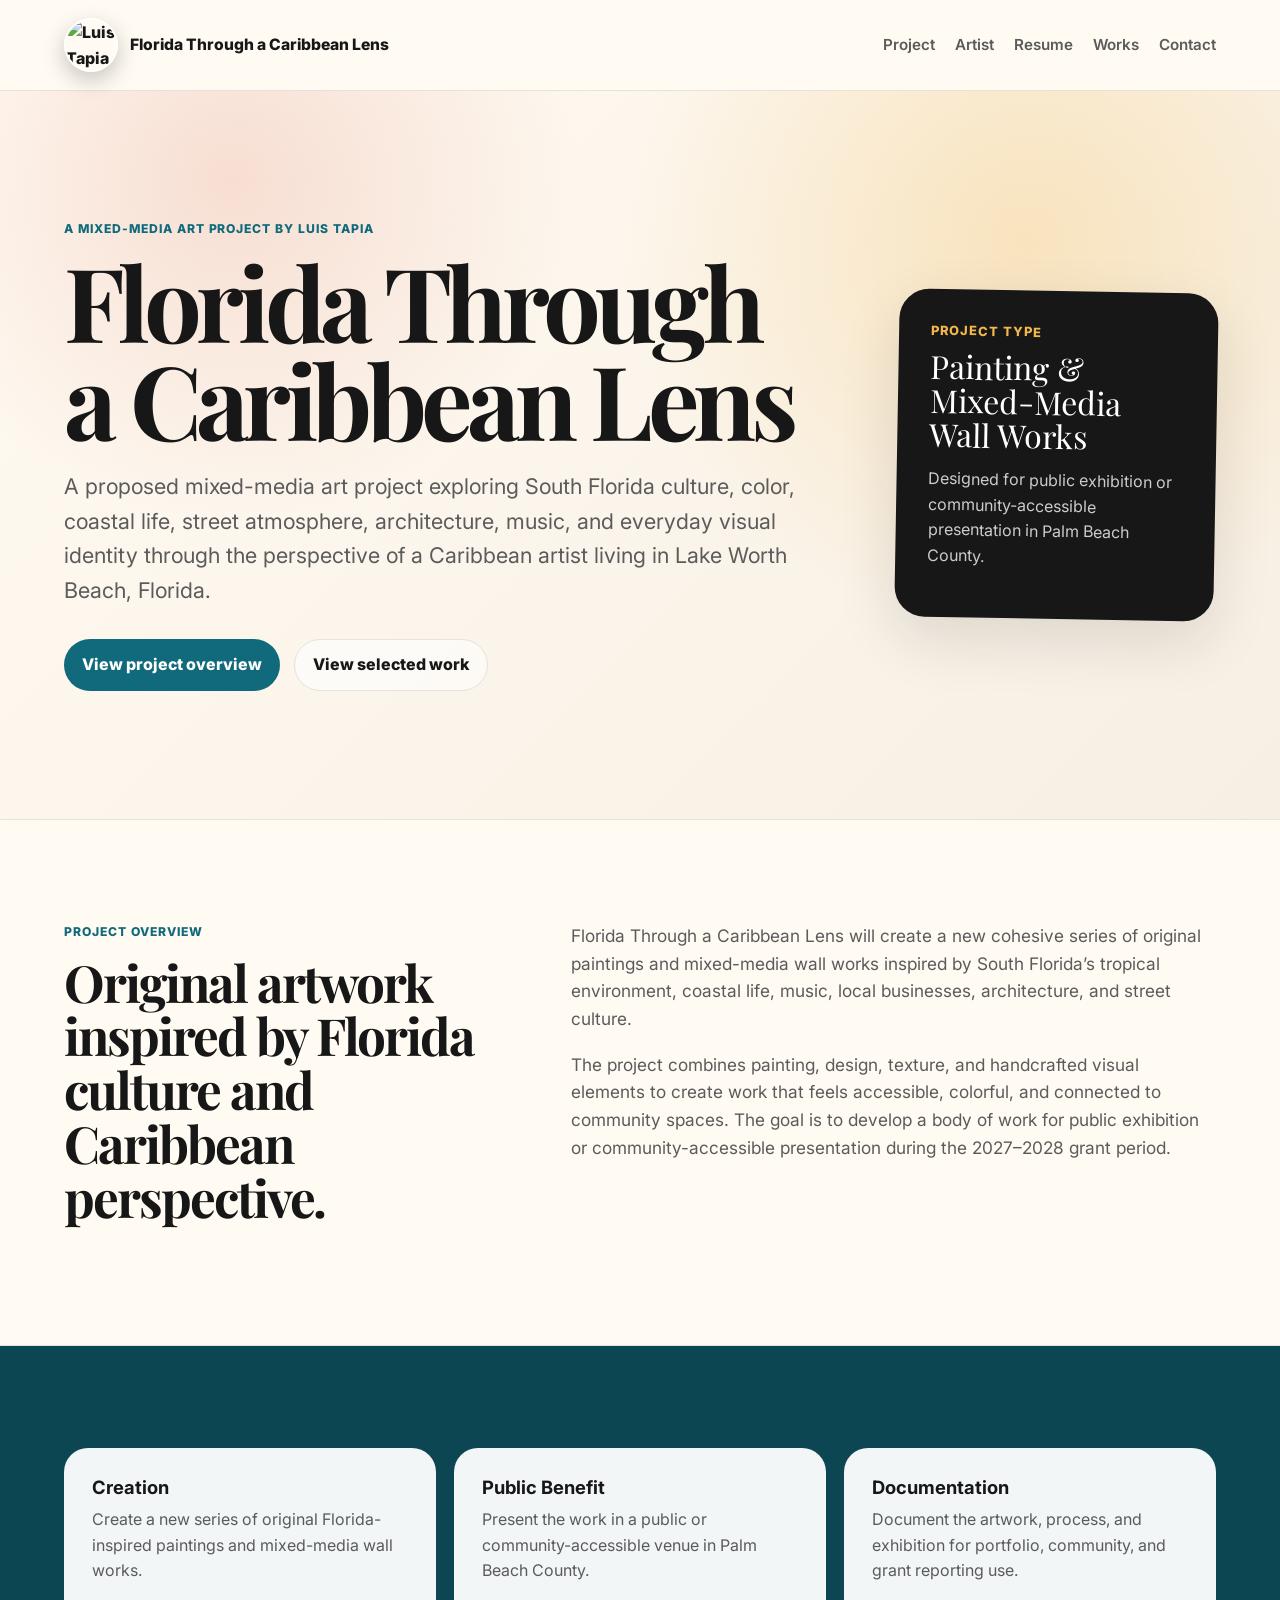
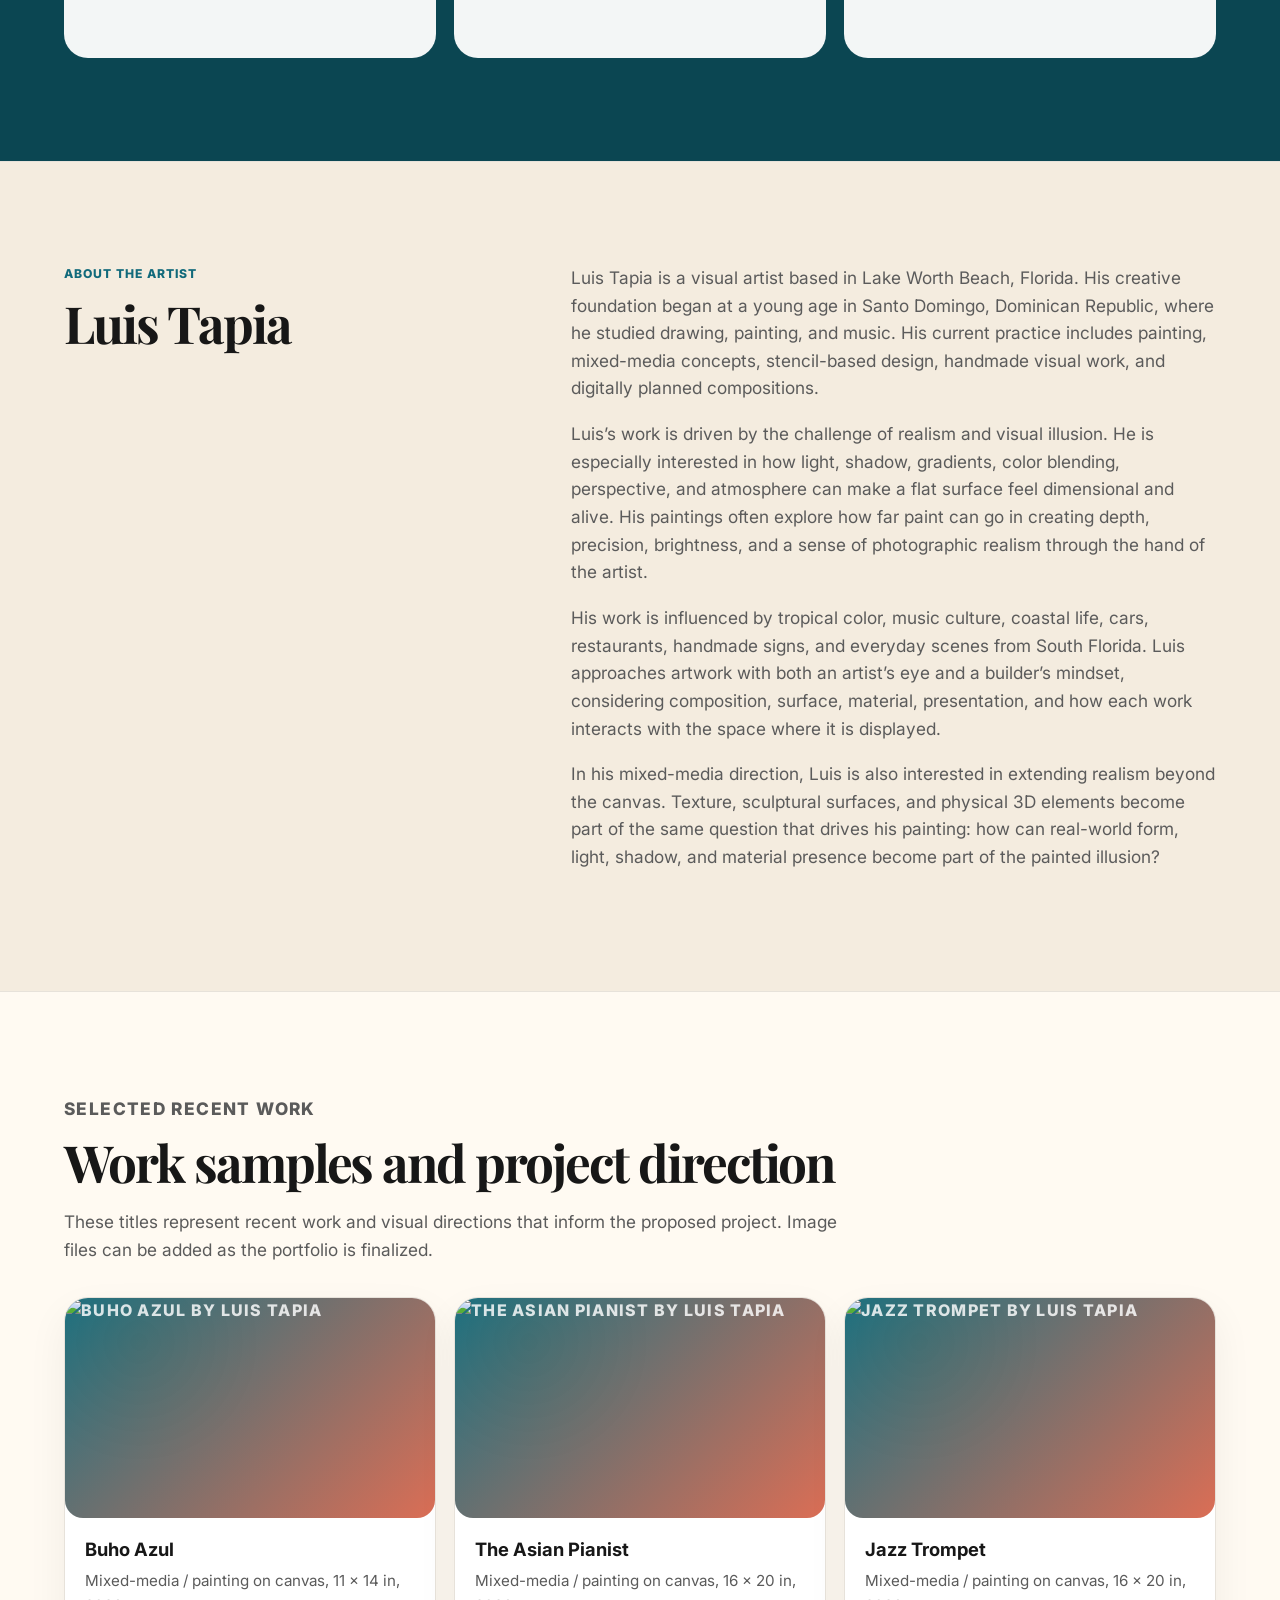
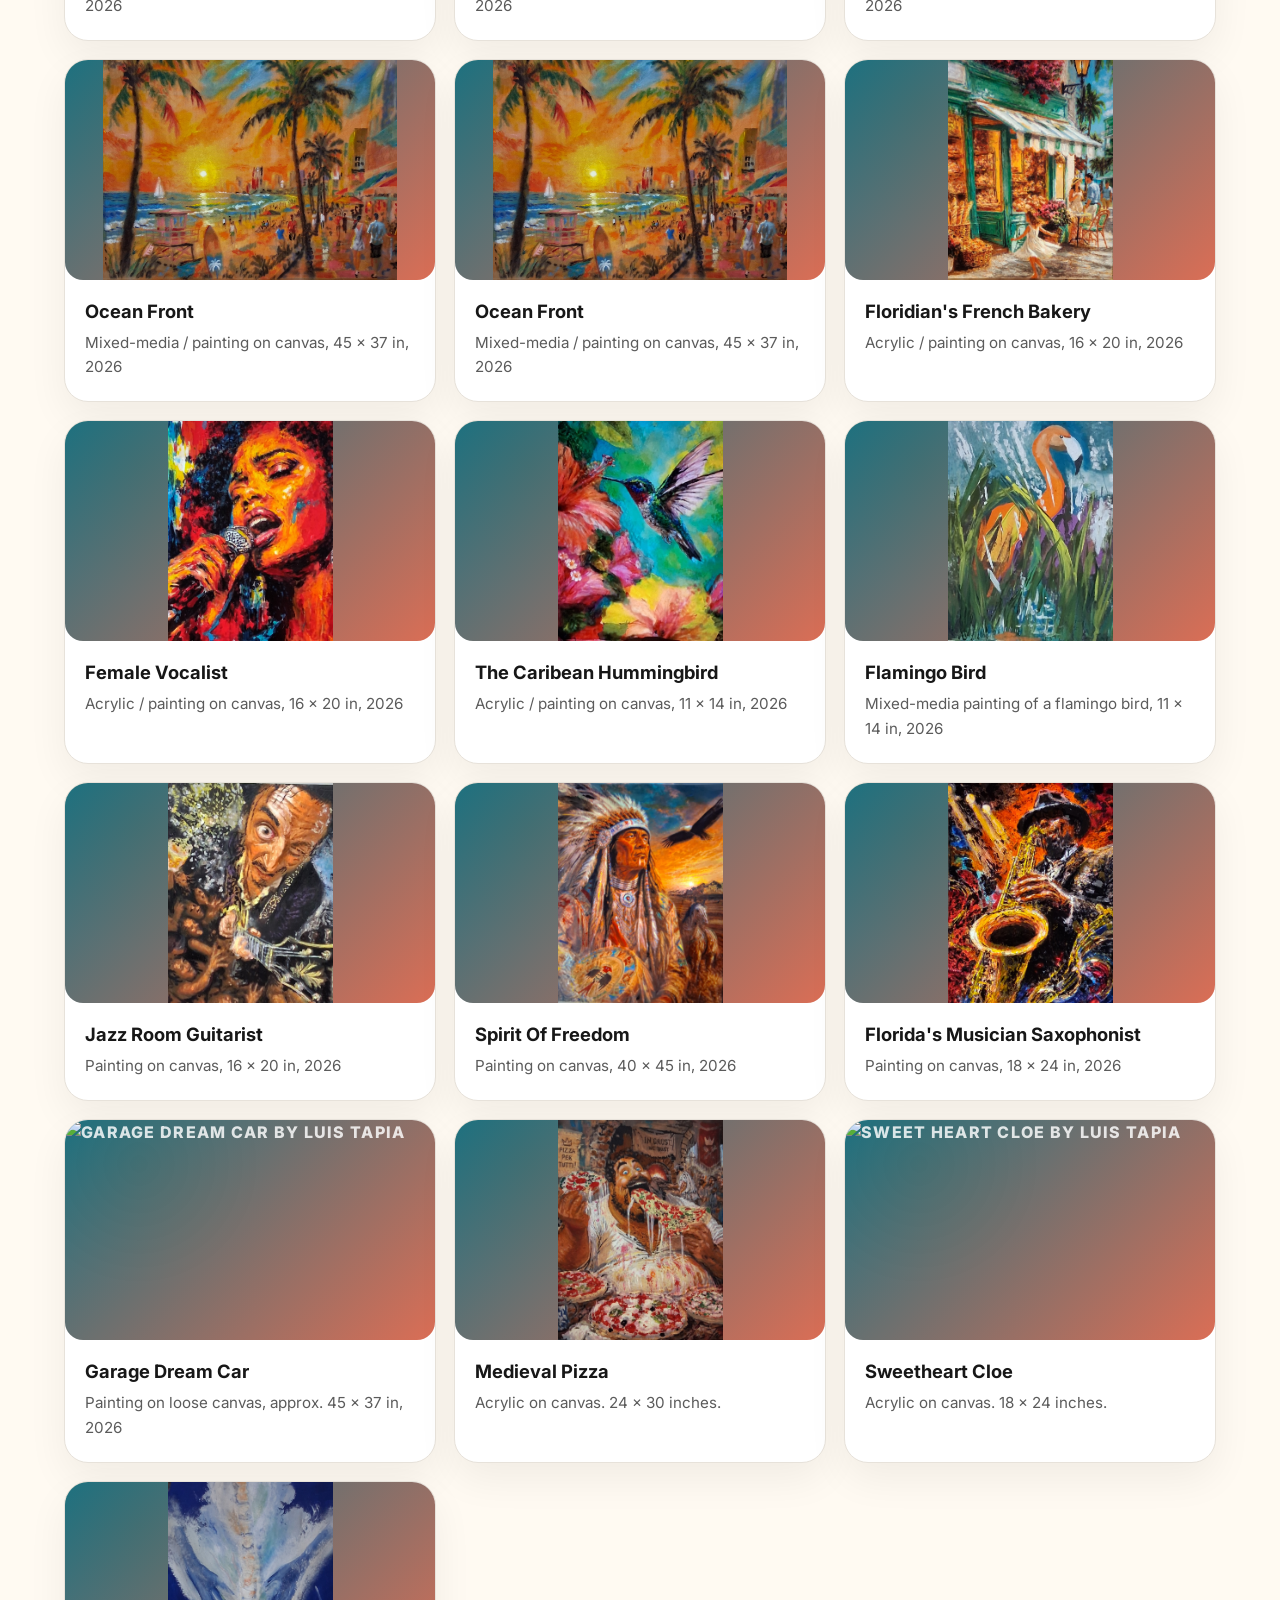
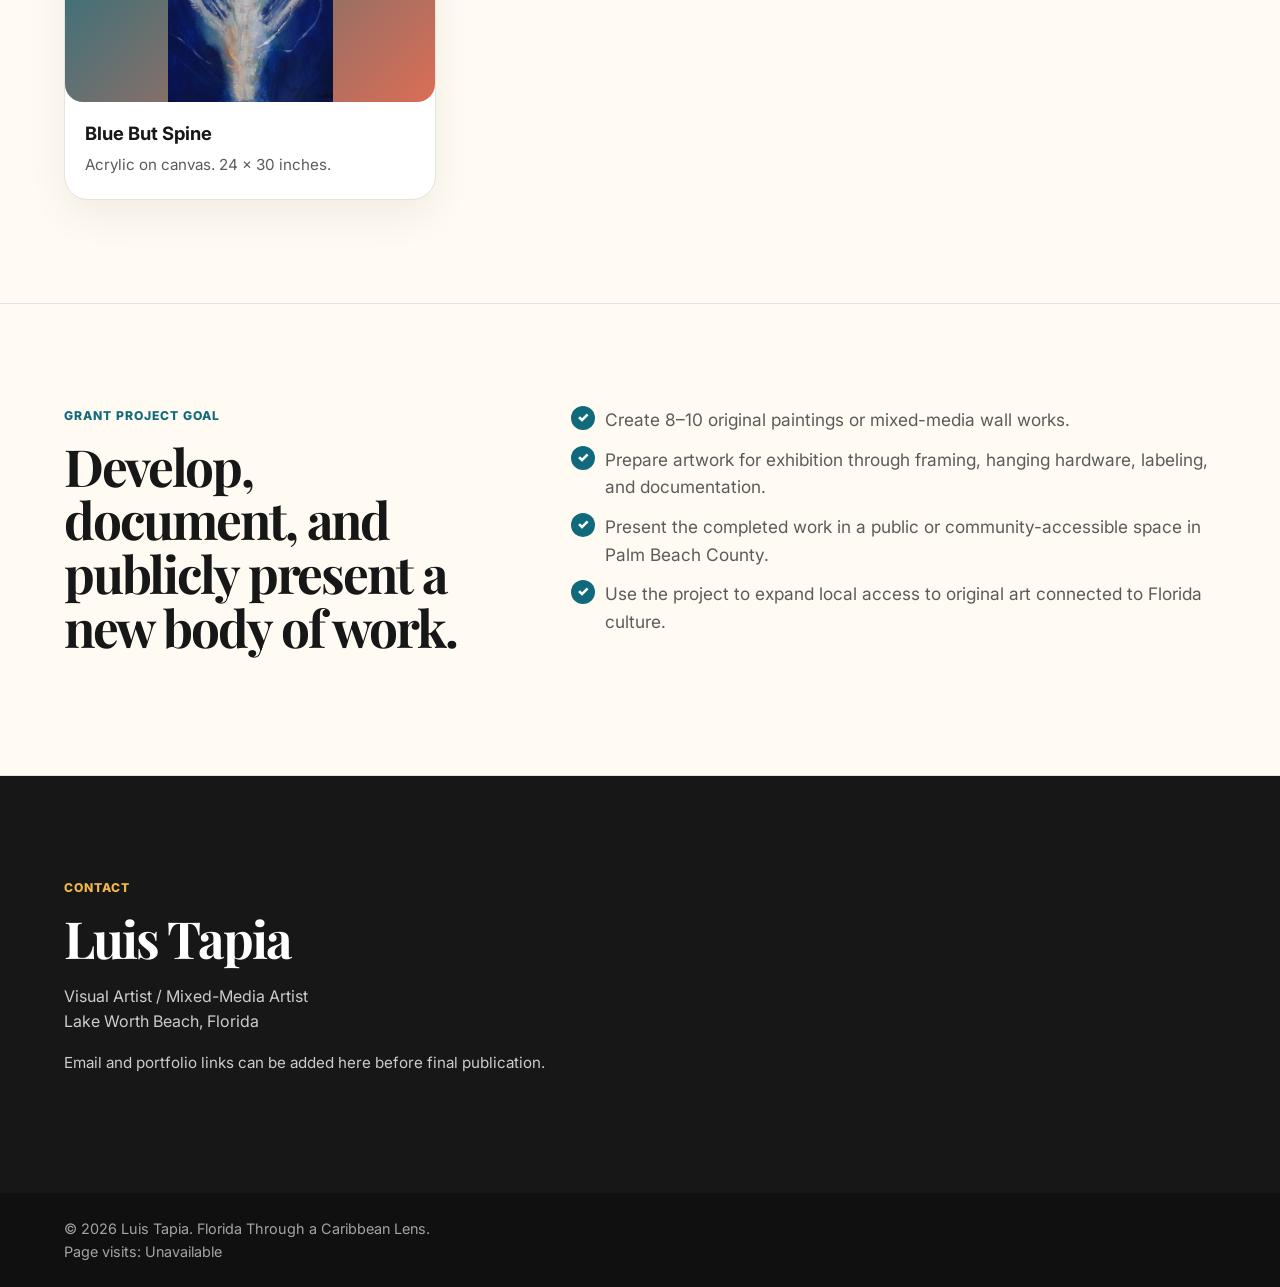
==== index.html @ cf2a8304 "Add new artwork entries to index.html" ====
<!doctype html>
<html lang="en">
<head>
  <meta charset="utf-8">
  <meta name="viewport" content="width=device-width, initial-scale=1">
  <title>Florida Through a Caribbean Lens | Luis Tapia</title>
  <meta name="description" content="Florida Through a Caribbean Lens is a mixed-media art project by Luis Tapia exploring Florida culture, color, coastal life, music, architecture, and local identity.">
  <link rel="preconnect" href="https://fonts.googleapis.com">
  <link rel="preconnect" href="https://fonts.gstatic.com" crossorigin>
  <link href="https://fonts.googleapis.com/css2?family=Inter:wght@400;500;600;700;800&family=Playfair+Display:wght@600;700&display=swap" rel="stylesheet">
  <link rel="stylesheet" href="styles.css">
</head>
<body>
 <header class="site-header">
  <a class="brand" href="index.html#top" aria-label="Florida Through a Caribbean Lens home">
    <img class="profile-picture" src="/florida-caribbean-lens/profilepicture.png" alt="Luis Tapia profile picture">
    <span class="brand-text">Florida Through a Caribbean Lens</span>
  </a>
  <nav class="nav" aria-label="Main navigation">
    <a href="index.html#project">Project</a>
    <a href="index.html#artist">Artist</a>
    <a href="resume.html">Resume</a>
    <a href="index.html#works">Works</a>
    <a href="index.html#contact">Contact</a>
  </nav>
</header>

  <main id="top">
    <section class="hero">
      <div class="hero-content">
        <p class="eyebrow">A Mixed-Media Art Project by Luis Tapia</p>
        <h1>Florida Through a Caribbean Lens</h1>
        <p class="hero-text">
          A proposed mixed-media art project exploring South Florida culture, color, coastal life,
          street atmosphere, architecture, music, and everyday visual identity through the perspective
          of a Caribbean artist living in Lake Worth Beach, Florida.
        </p>
        <div class="hero-actions">
          <a class="button primary" href="#project">View project overview</a>
          <a class="button secondary" href="#works">View selected work</a>
        </div>
      </div>
      <div class="hero-card" aria-label="Project summary card">
        <p class="card-label">Project type</p>
        <p class="card-title">Painting & Mixed-Media Wall Works</p>
        <p class="card-detail">Designed for public exhibition or community-accessible presentation in Palm Beach County.</p>
      </div>
    </section>

    <section id="project" class="section two-column">
      <div>
        <p class="section-kicker">Project Overview</p>
        <h2>Original artwork inspired by Florida culture and Caribbean perspective.</h2>
      </div>
      <div class="section-body">
        <p>
          Florida Through a Caribbean Lens will create a new cohesive series of original paintings and
          mixed-media wall works inspired by South Florida’s tropical environment, coastal life, music,
          local businesses, architecture, and street culture.
        </p>
        <p>
          The project combines painting, design, texture, and handcrafted visual elements to create work
          that feels accessible, colorful, and connected to community spaces. The goal is to develop a
          body of work for public exhibition or community-accessible presentation during the 2027–2028
          grant period.
        </p>
      </div>
    </section>

    <section class="section grid-three" aria-label="Project details">
      <article class="info-card">
        <h3>Creation</h3>
        <p>Create a new series of original Florida-inspired paintings and mixed-media wall works.</p>
      </article>
      <article class="info-card">
        <h3>Public Benefit</h3>
        <p>Present the work in a public or community-accessible venue in Palm Beach County.</p>
      </article>
      <article class="info-card">
        <h3>Documentation</h3>
        <p>Document the artwork, process, and exhibition for portfolio, community, and grant reporting use.</p>
      </article>
    </section>

    <section id="artist" class="section two-column muted">
      <div>
        <p class="section-kicker">About the Artist</p>
        <h2>Luis Tapia</h2>
      </div>

      <div class="section-body">
        <p>
          Luis Tapia is a visual artist based in Lake Worth Beach, Florida. His creative foundation began
          at a young age in Santo Domingo, Dominican Republic, where he studied drawing, painting, and music.
          His current practice includes painting, mixed-media concepts, stencil-based design, handmade visual
          work, and digitally planned compositions.
        </p>

        <p>
          Luis’s work is driven by the challenge of realism and visual illusion. He is especially interested
          in how light, shadow, gradients, color blending, perspective, and atmosphere can make a flat surface
          feel dimensional and alive. His paintings often explore how far paint can go in creating depth,
          precision, brightness, and a sense of photographic realism through the hand of the artist.
        </p>

        <p>
          His work is influenced by tropical color, music culture, coastal life, cars, restaurants,
          handmade signs, and everyday scenes from South Florida. Luis approaches artwork with both an
          artist’s eye and a builder’s mindset, considering composition, surface, material, presentation,
          and how each work interacts with the space where it is displayed.
        </p>

        <p>
          In his mixed-media direction, Luis is also interested in extending realism beyond the canvas.
          Texture, sculptural surfaces, and physical 3D elements become part of the same question that drives
          his painting: how can real-world form, light, shadow, and material presence become part of the
          painted illusion?
        </p>
      </div>
    </section>

    <section id="works" class="section">
      <div class="section-header">
        <p class="section-kicker">Selected Recent Work</p>
        <h2>Work samples and project direction</h2>
        <p>
          These titles represent recent work and visual directions that inform the proposed project. Image
          files can be added as the portfolio is finalized.
        </p>
      </div>

      <div class="work-grid">
        <article class="work-card">
          <img src="Owl.jpg" alt="Buho Azul by Luis Tapia" class="work-image">
          <h3>Buho Azul</h3>
          <p>Mixed-media / painting on canvas, 11 × 14 in, 2026</p>
        </article>
         <article class="work-card">
          <img src="Pianist.jpg" alt="The Asian Pianist by Luis Tapia" class="work-image">
          <h3>The Asian Pianist</h3>
          <p>Mixed-media / painting on canvas, 16 × 20 in, 2026</p>
        </article>
        <article class="work-card">
          <img src="Trompetista.jpg" alt="Jazz Trompet by Luis Tapia" class="work-image">
          <h3>Jazz Trompet</h3>
          <p>Mixed-media / painting on canvas, 16 × 20 in, 2026</p>
        </article>
         <article class="work-card">
          <img src="oceanfront.jpg" alt="Oceanfront by Luis Tapia" class="work-image">
          <h3>Ocean Front</h3>
          <p>Mixed-media / painting on canvas, 45 × 37 in, 2026</p>
        </article>
        <article class="work-card">
          <img src="oceanfront.jpg" alt="Oceanfront by Luis Tapia" class="work-image">
          <h3>Ocean Front</h3>
          <p>Mixed-media / painting on canvas, 45 × 37 in, 2026</p>
        </article>
         <article class="work-card">
          <img src="The_Floridian_French_Bakery.jpg" alt="The Floridian's French Bakery by Luis Tapia" class="work-image">
          <h3>Floridian's French Bakery</h3>
          <p>Acrylic / painting on canvas, 16 × 20 in, 2026</p>
        </article>
         <article class="work-card">
          <img src="Female_Vocalist.jpg" alt="Female Vocalsit by Luis Tapia" class="work-image">
          <h3>Female Vocalist</h3>
          <p>Acrylic / painting on canvas, 16 × 20 in, 2026</p>
        </article>
         <article class="work-card">
          <img src="hummingbird_product_optimized.jpg" alt="The Caribean Hummingbird by Luis Tapia" class="work-image">
          <h3>The Caribean Hummingbird</h3>
          <p>Acrylic / painting on canvas, 11 × 14 in, 2026</p>
        </article>
        <article class="work-card">
          <img src="flamingo_bird.jpg" alt="Flamingo Bird artwork by Luis Tapia" class="work-image">
          <h3>Flamingo Bird</h3>
          <p>Mixed-media painting of a flamingo bird, 11 × 14 in, 2026</p>
        </article>
        <article class="work-card">
          <img src="jazz_room_guitarrist.jpg" alt="Jazz Room Guitarist by Luis Tapia" class="work-image">
          <h3>Jazz Room Guitarist</h3>
          <p>Painting on canvas, 16 × 20 in, 2026</p>
        </article>
        <article class="work-card">
          <img src="spirit_of_freedom.jpg" alt="Spirit of Freedom by Luis Tapia" class="work-image">
          <h3>Spirit Of Freedom</h3>
          <p>Painting on canvas, 40 × 45 in, 2026</p>
        </article>
        <article class="work-card">
          <img src="florida_jazz_sax.jpg" alt="Florida's Musician Saxophonist by Luis Tapia" class="work-image">
          <h3>Florida's Musician Saxophonist</h3>
          <p>Painting on canvas, 18 × 24 in, 2026</p>
        </article>
        <article class="work-card">
          <img src="garage_dream_car.jpg" alt="Garage Dream Car by Luis Tapia" class="work-image">
          <h3>Garage Dream Car</h3>
          <p>Painting on loose canvas, approx. 45 × 37 in, 2026</p>
        </article>
         <article class="work-card">
          <img src="medieval_pizza_kitchen.jpg" alt="Medieval Pizza by Luis Tapia" class="work-image">
          <h3>Medieval Pizza</h3>
          <p>Acrylic on canvas. 24 x 30 inches.</p>
        </article>
         <article class="work-card">
          <img src="sweetheart_cloe.jpg" alt="Sweet Heart Cloe by Luis Tapia" class="work-image">
          <h3>Sweetheart Cloe</h3>
          <p>Acrylic on canvas. 18 x 24 inches.</p>
        </article>
         <article class="work-card">
          <img src="spine.jpg" alt="Blue But Spine by Luis Tapia" class="work-image">
          <h3>Blue But Spine</h3>
          <p>Acrylic on canvas. 24 x 30 inches.</p>
        </article>
      </div>
    </section>

    <section class="section two-column">
      <div>
        <p class="section-kicker">Grant Project Goal</p>
        <h2>Develop, document, and publicly present a new body of work.</h2>
      </div>
      <div class="section-body">
        <ul class="check-list">
          <li>Create 8–10 original paintings or mixed-media wall works.</li>
          <li>Prepare artwork for exhibition through framing, hanging hardware, labeling, and documentation.</li>
          <li>Present the completed work in a public or community-accessible space in Palm Beach County.</li>
          <li>Use the project to expand local access to original art connected to Florida culture.</li>
        </ul>
      </div>
    </section>

    <section id="contact" class="section contact-section">
      <p class="section-kicker">Contact</p>
      <h2>Luis Tapia</h2>
      <p>Visual Artist / Mixed-Media Artist<br>Lake Worth Beach, Florida</p>
      <p class="small-note">Email and portfolio links can be added here before final publication.</p>
    </section>
  </main>

  <footer class="site-footer">
    <p>© <span id="year"></span> Luis Tapia. Florida Through a Caribbean Lens.</p>
    <p class="visit-counter" aria-live="polite">
      Page visits: <span id="visit-count">Loading...</span>
    </p>
  </footer>

  <script src="https://cdn.jsdelivr.net/npm/counterapi/dist/counter.browser.min.js"></script>
  <script>
    const yearElement = document.getElementById('year');
    const visitCountElement = document.getElementById('visit-count');

    if (yearElement) {
      yearElement.textContent = new Date().getFullYear();
    }

    if (visitCountElement) {
      const counterWorkspace = 'florida-through-a-caribbean-lens-luis-tapia';
      const counterName = 'homepage-visits';

      function showCounterValue(value) {
        visitCountElement.textContent = Number(value || 0).toLocaleString('en-US');
      }

      function showCounterUnavailable() {
        visitCountElement.textContent = 'Unavailable';
        visitCountElement.setAttribute('title', 'The visit counter service did not respond.');
      }

      if (typeof Counter === 'undefined') {
        showCounterUnavailable();
      } else {
        const counter = new Counter({ workspace: counterWorkspace });

        counter.up(counterName)
          .then(function(result) {
            showCounterValue(result.value);
          })
          .catch(function() {
            showCounterUnavailable();
          });
      }
    }
  </script>
</body>
</html>
---- styles.css ----
:root {
  --ink: #171717;
  --muted: #5b5b5b;
  --line: #e7e2da;
  --paper: #fffaf2;
  --paper-alt: #f4ecdf;
  --accent: #116a7b;
  --accent-dark: #0b4652;
  --coral: #d9664c;
  --sun: #f2b84b;
  --white: #ffffff;
  --shadow: 0 22px 60px rgba(23, 23, 23, 0.12);
}

* { box-sizing: border-box; }
html { scroll-behavior: smooth; }
body {
  margin: 0;
  font-family: Inter, system-ui, -apple-system, BlinkMacSystemFont, "Segoe UI", sans-serif;
  color: var(--ink);
  background: var(--paper);
  line-height: 1.6;
}

a { color: inherit; }

.site-header {
  position: sticky;
  top: 0;
  z-index: 20;
  display: flex;
  align-items: center;
  justify-content: space-between;
  gap: 24px;
  padding: 18px clamp(20px, 5vw, 72px);
  background: rgba(255, 250, 242, 0.92);
  backdrop-filter: blur(14px);
  border-bottom: 1px solid var(--line);
}

.brand {
  display: inline-flex;
  align-items: center;
  gap: 12px;
  text-decoration: none;
  font-weight: 800;
}

.brand-mark {
  display: inline-grid;
  place-items: center;
  width: 42px;
  height: 42px;
  border-radius: 50%;
  background: var(--ink);
  color: var(--paper);
  font-weight: 800;
  letter-spacing: -0.05em;
}

.brand-text { font-size: 0.98rem; }

.nav {
  display: flex;
  align-items: center;
  gap: 20px;
  font-size: 0.95rem;
  color: var(--muted);
}

.nav a {
  text-decoration: none;
  font-weight: 600;
}

.nav a:hover { color: var(--ink); }

.hero {
  display: grid;
  grid-template-columns: minmax(0, 1.4fr) minmax(280px, 0.6fr);
  gap: clamp(32px, 7vw, 88px);
  align-items: center;
  min-height: 78vh;
  padding: clamp(64px, 10vw, 128px) clamp(20px, 5vw, 72px);
  background:
    radial-gradient(circle at 80% 20%, rgba(242, 184, 75, 0.28), transparent 34%),
    radial-gradient(circle at 18% 12%, rgba(217, 102, 76, 0.18), transparent 28%),
    linear-gradient(135deg, #fffaf2 0%, #f7efe3 100%);
}

.eyebrow,
.section-kicker {
  margin: 0 0 14px;
  color: var(--accent);
  font-weight: 800;
  letter-spacing: 0.08em;
  text-transform: uppercase;
  font-size: 0.76rem;
}

h1, h2, h3, p { margin-top: 0; }

h1 {
  max-width: 920px;
  margin-bottom: 22px;
  font-family: "Playfair Display", Georgia, serif;
  font-size: clamp(3.1rem, 8vw, 7.2rem);
  line-height: 0.95;
  letter-spacing: -0.055em;
}

h2 {
  font-family: "Playfair Display", Georgia, serif;
  font-size: clamp(2rem, 4vw, 3.8rem);
  line-height: 1.05;
  letter-spacing: -0.04em;
  margin-bottom: 18px;
}

h3 {
  font-size: 1.15rem;
  line-height: 1.25;
  margin-bottom: 8px;
}

.hero-text {
  max-width: 760px;
  color: var(--muted);
  font-size: clamp(1.08rem, 2vw, 1.35rem);
}

.hero-actions {
  display: flex;
  flex-wrap: wrap;
  gap: 14px;
  margin-top: 32px;
}

.button {
  display: inline-flex;
  align-items: center;
  justify-content: center;
  min-height: 48px;
  padding: 12px 18px;
  border-radius: 999px;
  text-decoration: none;
  font-weight: 800;
}

.button.primary {
  color: var(--white);
  background: var(--accent);
}

.button.primary:hover { background: var(--accent-dark); }

.button.secondary {
  border: 1px solid var(--line);
  color: var(--ink);
  background: rgba(255, 255, 255, 0.6);
}

.hero-card {
  padding: 32px;
  border-radius: 30px;
  background: var(--ink);
  color: var(--white);
  box-shadow: var(--shadow);
  transform: rotate(1deg);
}

.card-label {
  margin-bottom: 8px;
  color: var(--sun);
  font-size: 0.8rem;
  text-transform: uppercase;
  letter-spacing: 0.08em;
  font-weight: 800;
}

.card-title {
  margin-bottom: 16px;
  font-family: "Playfair Display", Georgia, serif;
  font-size: 2rem;
  line-height: 1.05;
}

.card-detail { color: rgba(255, 255, 255, 0.78); }

.section {
  padding: clamp(56px, 8vw, 110px) clamp(20px, 5vw, 72px);
  border-top: 1px solid var(--line);
}

.two-column {
  display: grid;
  grid-template-columns: minmax(220px, 0.8fr) minmax(0, 1.2fr);
  gap: clamp(30px, 6vw, 84px);
}

.section-body {
  color: var(--muted);
  font-size: 1.08rem;
}

.section-body p { margin-bottom: 18px; }
.muted { background: var(--paper-alt); }

.grid-three {
  display: grid;
  grid-template-columns: repeat(3, minmax(0, 1fr));
  gap: 18px;
  background: var(--accent-dark);
}

.info-card {
  min-height: 210px;
  padding: 28px;
  border-radius: 24px;
  background: rgba(255, 255, 255, 0.95);
}

.info-card p { color: var(--muted); margin: 0; }

.section-header {
  max-width: 780px;
  margin-bottom: 34px;
}

.section-header p { color: var(--muted); font-size: 1.08rem; }

.work-grid {
  display: grid;
  grid-template-columns: repeat(3, minmax(0, 1fr));
  gap: 18px;
}

.work-card {
  border: 1px solid var(--line);
  border-radius: 24px;
  overflow: hidden;
  background: var(--white);
  box-shadow: 0 16px 40px rgba(23, 23, 23, 0.06);
}

.work-image {
  display: grid;
  place-items: center;
  aspect-ratio: 4 / 3;
  font-weight: 800;
  color: rgba(255, 255, 255, 0.82);
  letter-spacing: 0.08em;
  text-transform: uppercase;
  background:
    linear-gradient(135deg, rgba(17, 106, 123, 0.95), rgba(217, 102, 76, 0.95)),
    radial-gradient(circle at 20% 20%, rgba(242, 184, 75, 0.7), transparent 36%);
}

.work-card h3,
.work-card p {
  padding-inline: 20px;
}

.work-card h3 {
  margin-top: 20px;
}

.work-card p {
  color: var(--muted);
  font-size: 0.95rem;
  margin-bottom: 22px;
}

.check-list {
  display: grid;
  gap: 12px;
  padding: 0;
  margin: 0;
  list-style: none;
}

.check-list li {
  position: relative;
  padding-left: 34px;
}

.check-list li::before {
  content: "✓";
  position: absolute;
  left: 0;
  top: 0;
  display: inline-grid;
  place-items: center;
  width: 24px;
  height: 24px;
  border-radius: 50%;
  color: var(--white);
  background: var(--accent);
  font-size: 0.85rem;
  font-weight: 900;
}

.contact-section {
  background: var(--ink);
  color: var(--white);
}

.contact-section .section-kicker { color: var(--sun); }
.contact-section p { color: rgba(255, 255, 255, 0.78); }
.small-note { font-size: 0.95rem; }

.site-footer {
  padding: 24px clamp(20px, 5vw, 72px);
  background: #101010;
  color: rgba(255, 255, 255, 0.62);
  font-size: 0.9rem;
}

.site-footer p { margin: 0; }

@media (max-width: 900px) {
  .site-header {
    align-items: flex-start;
    flex-direction: column;
  }

  .nav {
    flex-wrap: wrap;
    gap: 12px 18px;
  }

  .hero,
  .two-column,
  .grid-three,
  .work-grid {
    grid-template-columns: 1fr;
  }

  .hero { min-height: auto; }
}

@media (max-width: 560px) {
  .brand-text { max-width: 220px; }
  .hero-card { transform: none; }
}

.nav a.active {
  color: var(--ink);
}

.resume-hero {
  padding: clamp(64px, 9vw, 120px) clamp(20px, 5vw, 72px);
  background:
    radial-gradient(circle at 78% 18%, rgba(242, 184, 75, 0.2), transparent 34%),
    linear-gradient(135deg, #fffaf2 0%, #f7efe3 100%);
  border-bottom: 1px solid var(--line);
}

.resume-hero h1 {
  margin-bottom: 18px;
}

.resume-section {
  background: var(--paper);
}

.resume-layout {
  display: grid;
  grid-template-columns: minmax(240px, 0.42fr) minmax(0, 1fr);
  gap: clamp(28px, 5vw, 72px);
  align-items: start;
}

.resume-sidebar {
  display: grid;
  gap: 18px;
  position: sticky;
  top: 96px;
}

.resume-card,
.resume-block {
  border: 1px solid var(--line);
  border-radius: 24px;
  background: rgba(255, 255, 255, 0.68);
  box-shadow: 0 14px 38px rgba(23, 23, 23, 0.05);
}

.resume-card {
  padding: 22px;
}

.resume-card h2,
.resume-block h2 {
  font-family: Inter, system-ui, -apple-system, BlinkMacSystemFont, "Segoe UI", sans-serif;
  font-size: 1rem;
  line-height: 1.3;
  letter-spacing: 0.06em;
  text-transform: uppercase;
  color: var(--accent);
  margin-bottom: 12px;
}

.resume-card p,
.resume-block p,
.resume-block li {
  color: var(--muted);
}

.resume-main {
  display: grid;
  gap: 18px;
}

.resume-block {
  padding: clamp(22px, 4vw, 34px);
}

.plain-list {
  margin: 0;
  padding-left: 20px;
}

.tag-list {
  display: flex;
  flex-wrap: wrap;
  gap: 10px;
  padding: 0;
  margin: 0;
  list-style: none;
}

.tag-list li {
  padding: 8px 12px;
  border: 1px solid var(--line);
  border-radius: 999px;
  background: var(--paper-alt);
  font-weight: 700;
  font-size: 0.92rem;
}

.resume-table {
  display: grid;
  gap: 0;
  border: 1px solid var(--line);
  border-radius: 18px;
  overflow: hidden;
}

.resume-table > div {
  display: grid;
  grid-template-columns: 0.9fr 1.3fr 0.28fr;
  gap: 0;
  border-bottom: 1px solid var(--line);
}

.resume-table > div:last-child {
  border-bottom: 0;
}

.resume-table span {
  padding: 12px 14px;
  color: var(--muted);
}

.resume-table span:first-child {
  color: var(--ink);
  font-weight: 800;
}

.resume-table-head {
  background: var(--accent-dark);
}

.resume-table-head span,
.resume-table-head span:first-child {
  color: var(--white);
  font-weight: 800;
}

@media (max-width: 900px) {
  .resume-layout,
  .resume-table > div {
    grid-template-columns: 1fr;
  }

  .resume-sidebar {
    position: static;
  }
}
.work-image {
  width: 100%;
  height: 220px;
  object-fit: contain;
  display: block;
  border-radius: 18px;
}
.profile-picture {
  width: 54px;
  height: 54px;
  border-radius: 50%;
  object-fit: cover;
  object-position: center;
  border: 2px solid rgba(255, 255, 255, 0.85);
  box-shadow: 0 8px 22px rgba(0, 0, 0, 0.22);
  flex: 0 0 auto;
}

.brand {
  display: flex;
  align-items: center;
  gap: 0.75rem;
}

@media (max-width: 640px) {
  .profile-picture {
    width: 44px;
    height: 44px;
  }
}
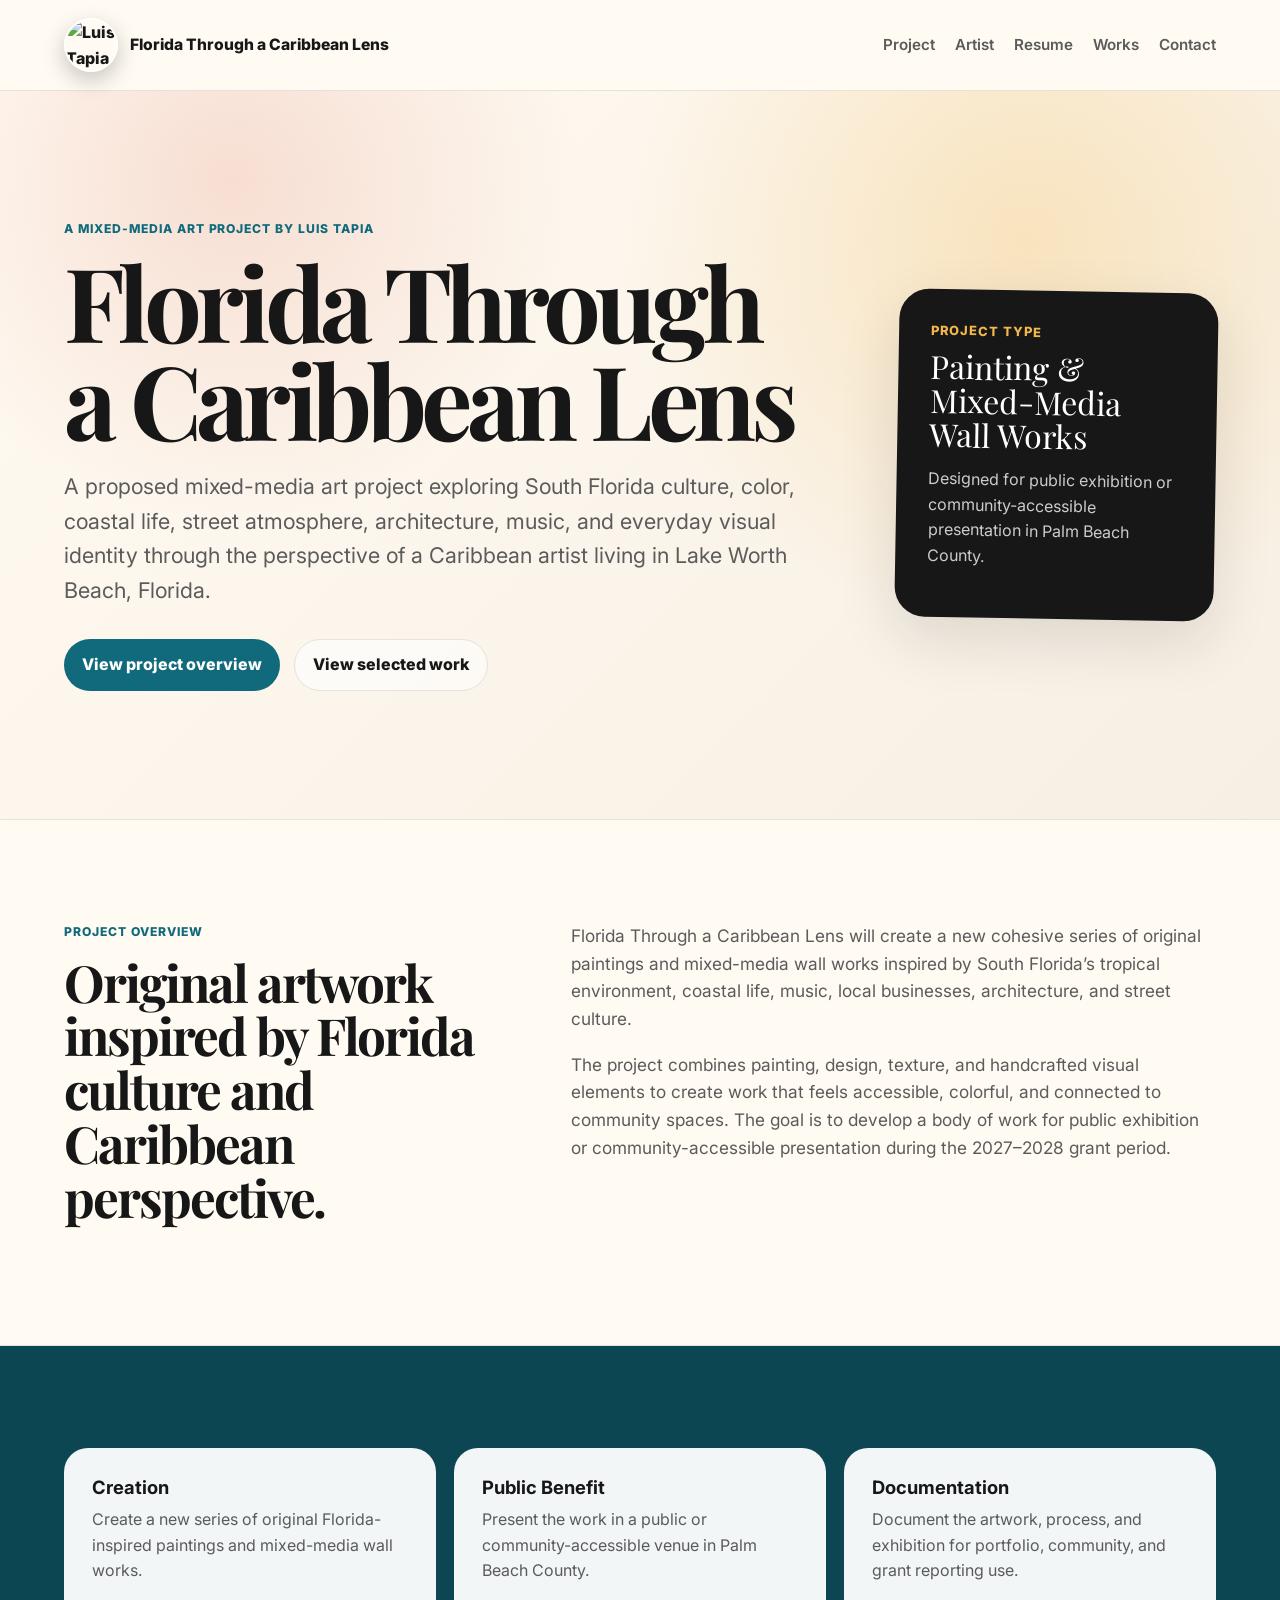
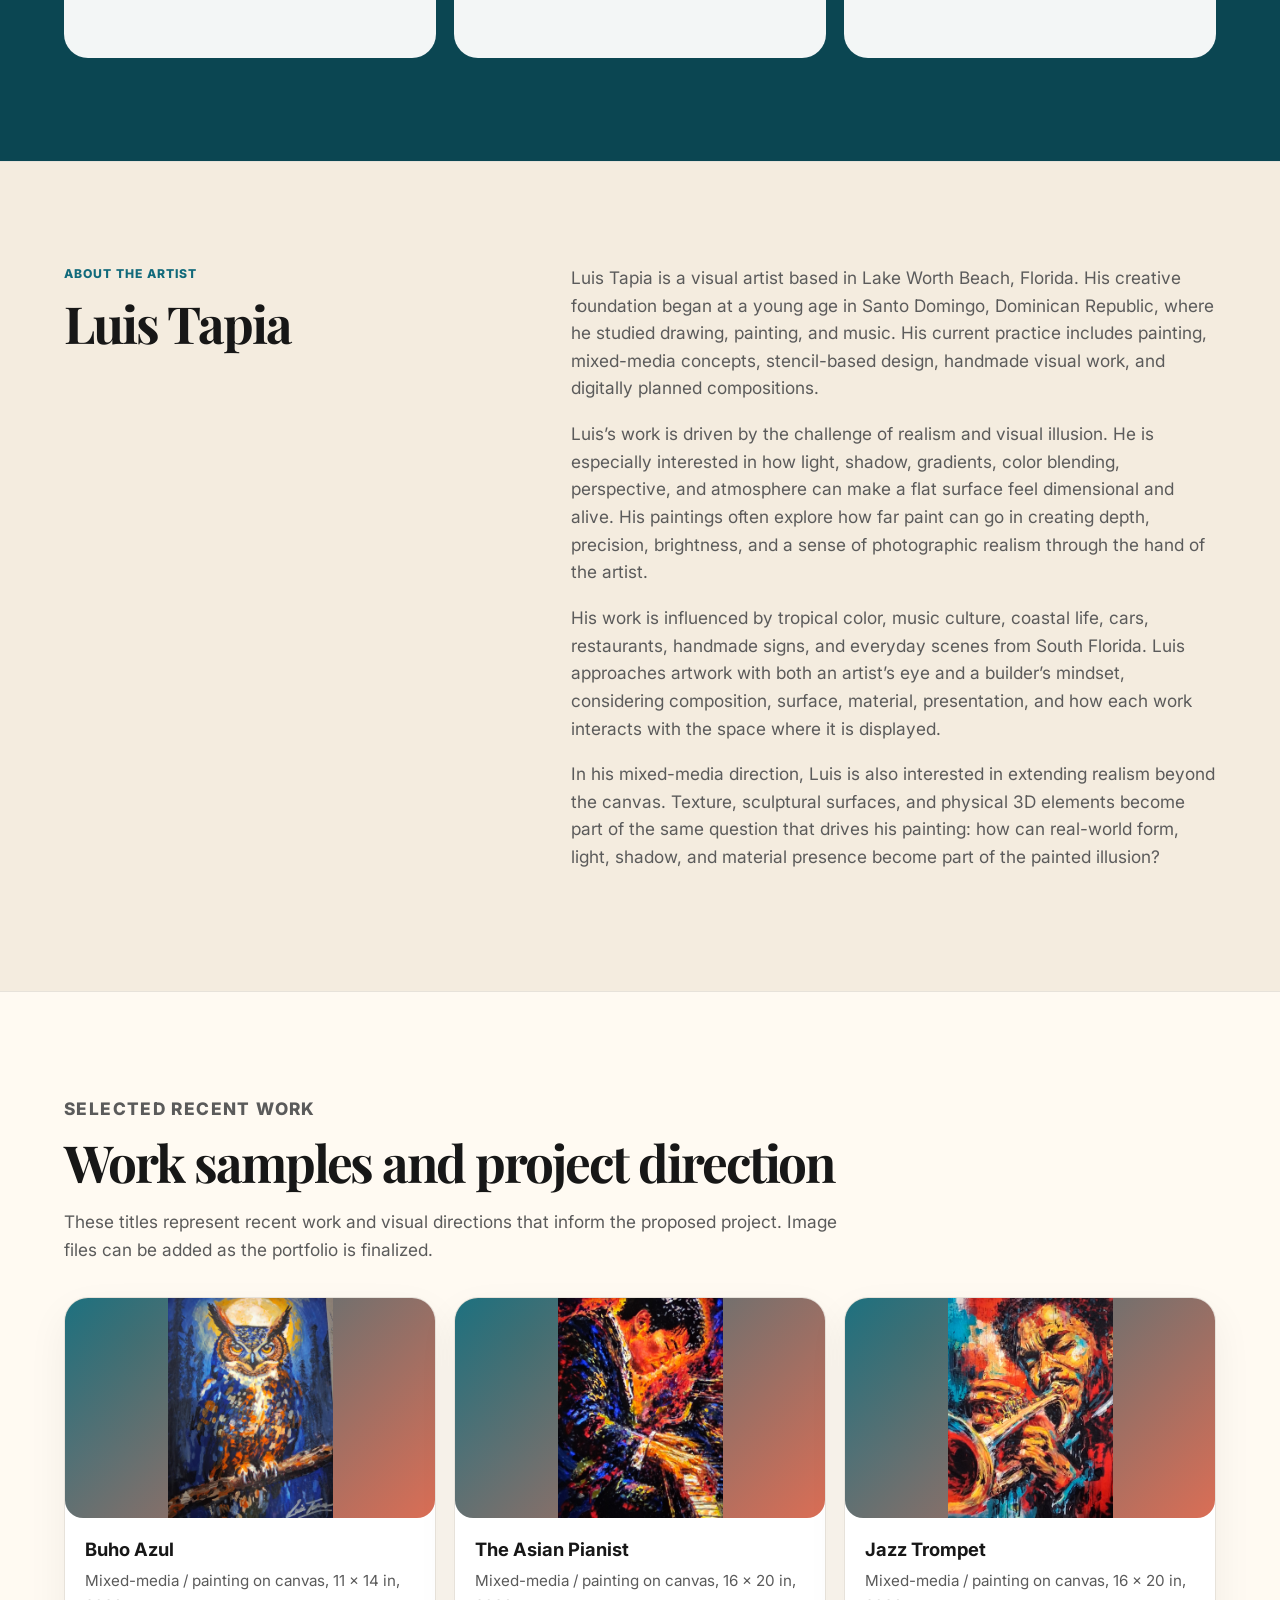
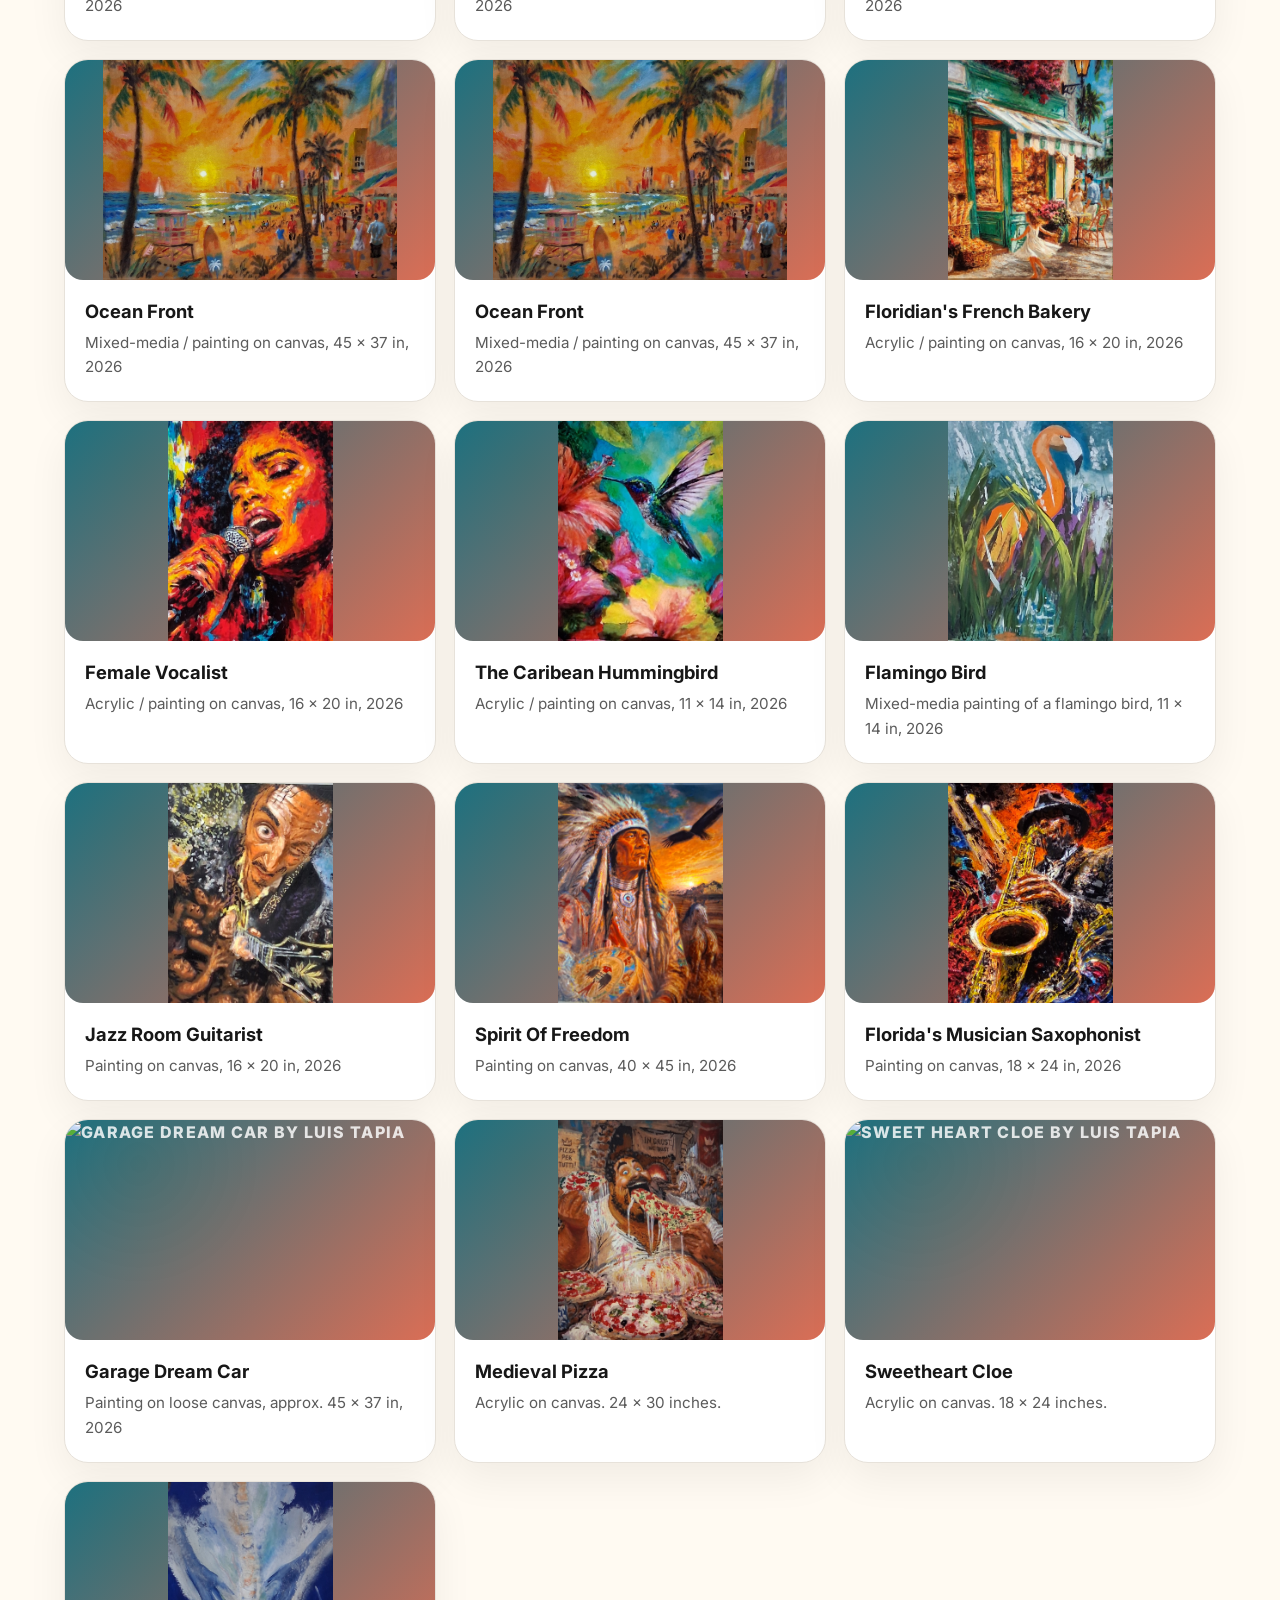
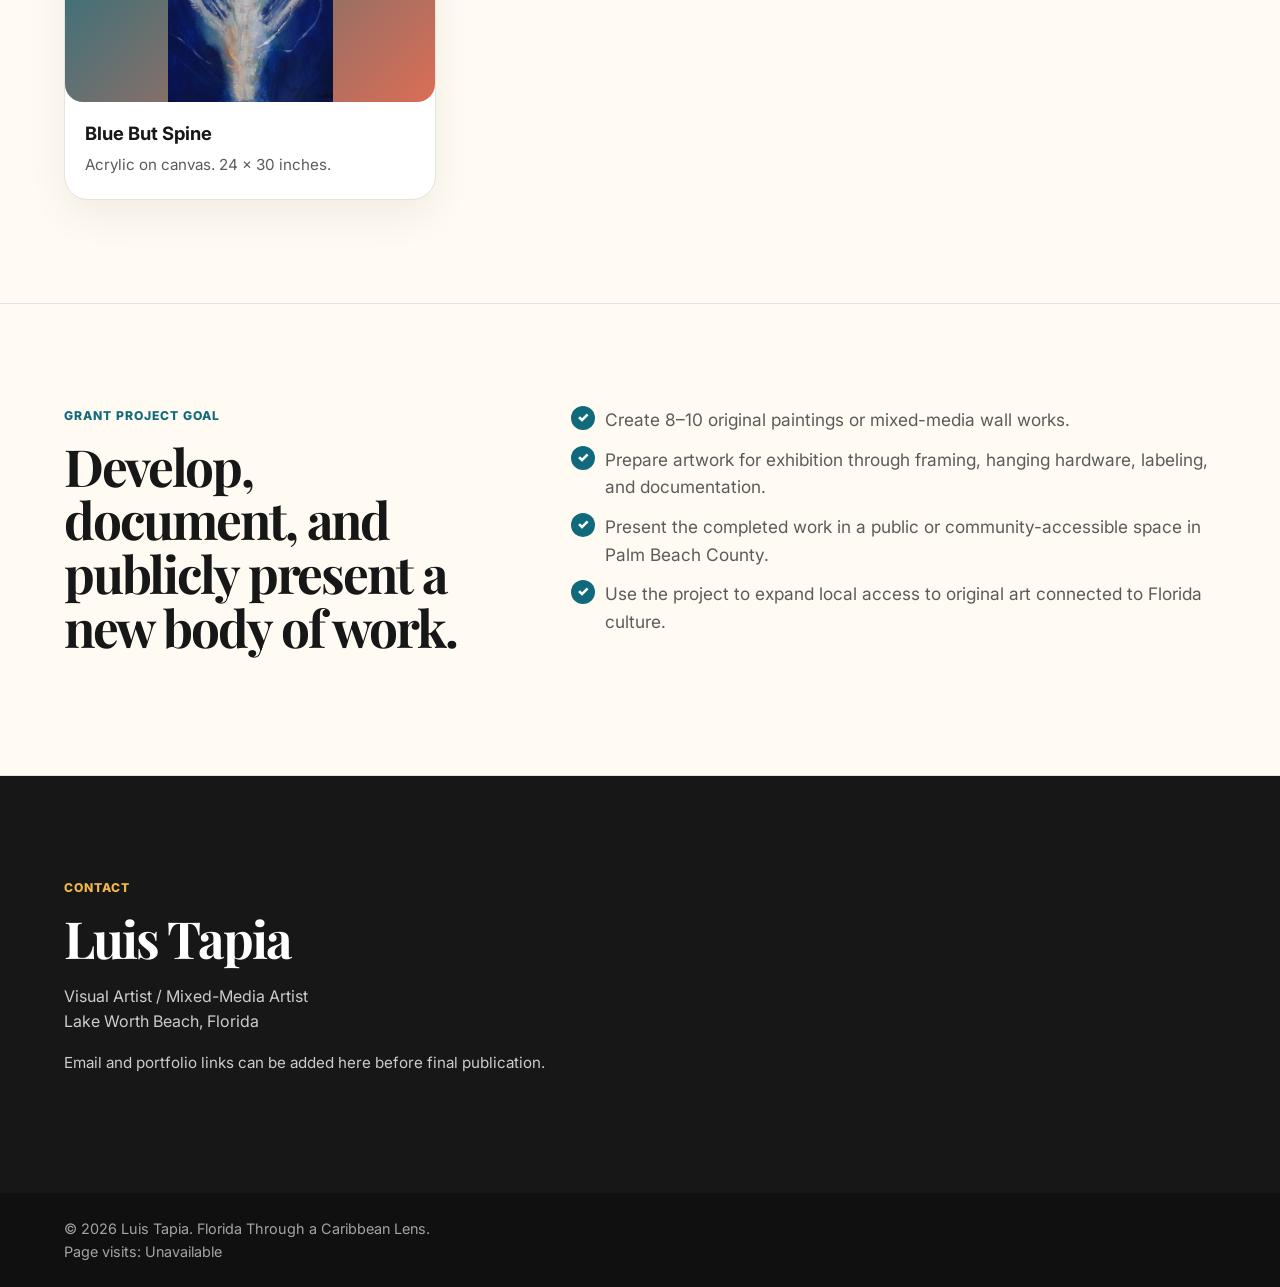
==== commit 0ab9544e: "Update index.html" ====
--- a/index.html
+++ b/index.html
@@ -131,7 +131,7 @@
 
       <div class="work-grid">
         <article class="work-card">
-          <img src="Owl.jpg" alt="Buho Azul by Luis Tapia" class="work-image">
+          <img src="owl.jpg" alt="Buho Azul by Luis Tapia" class="work-image">
           <h3>Buho Azul</h3>
           <p>Mixed-media / painting on canvas, 11 × 14 in, 2026</p>
         </article>
@@ -141,7 +141,7 @@
           <p>Mixed-media / painting on canvas, 16 × 20 in, 2026</p>
         </article>
         <article class="work-card">
-          <img src="Trompetista.jpg" alt="Jazz Trompet by Luis Tapia" class="work-image">
+          <img src="trompetista.jpg" alt="Jazz Trompet by Luis Tapia" class="work-image">
           <h3>Jazz Trompet</h3>
           <p>Mixed-media / painting on canvas, 16 × 20 in, 2026</p>
         </article>
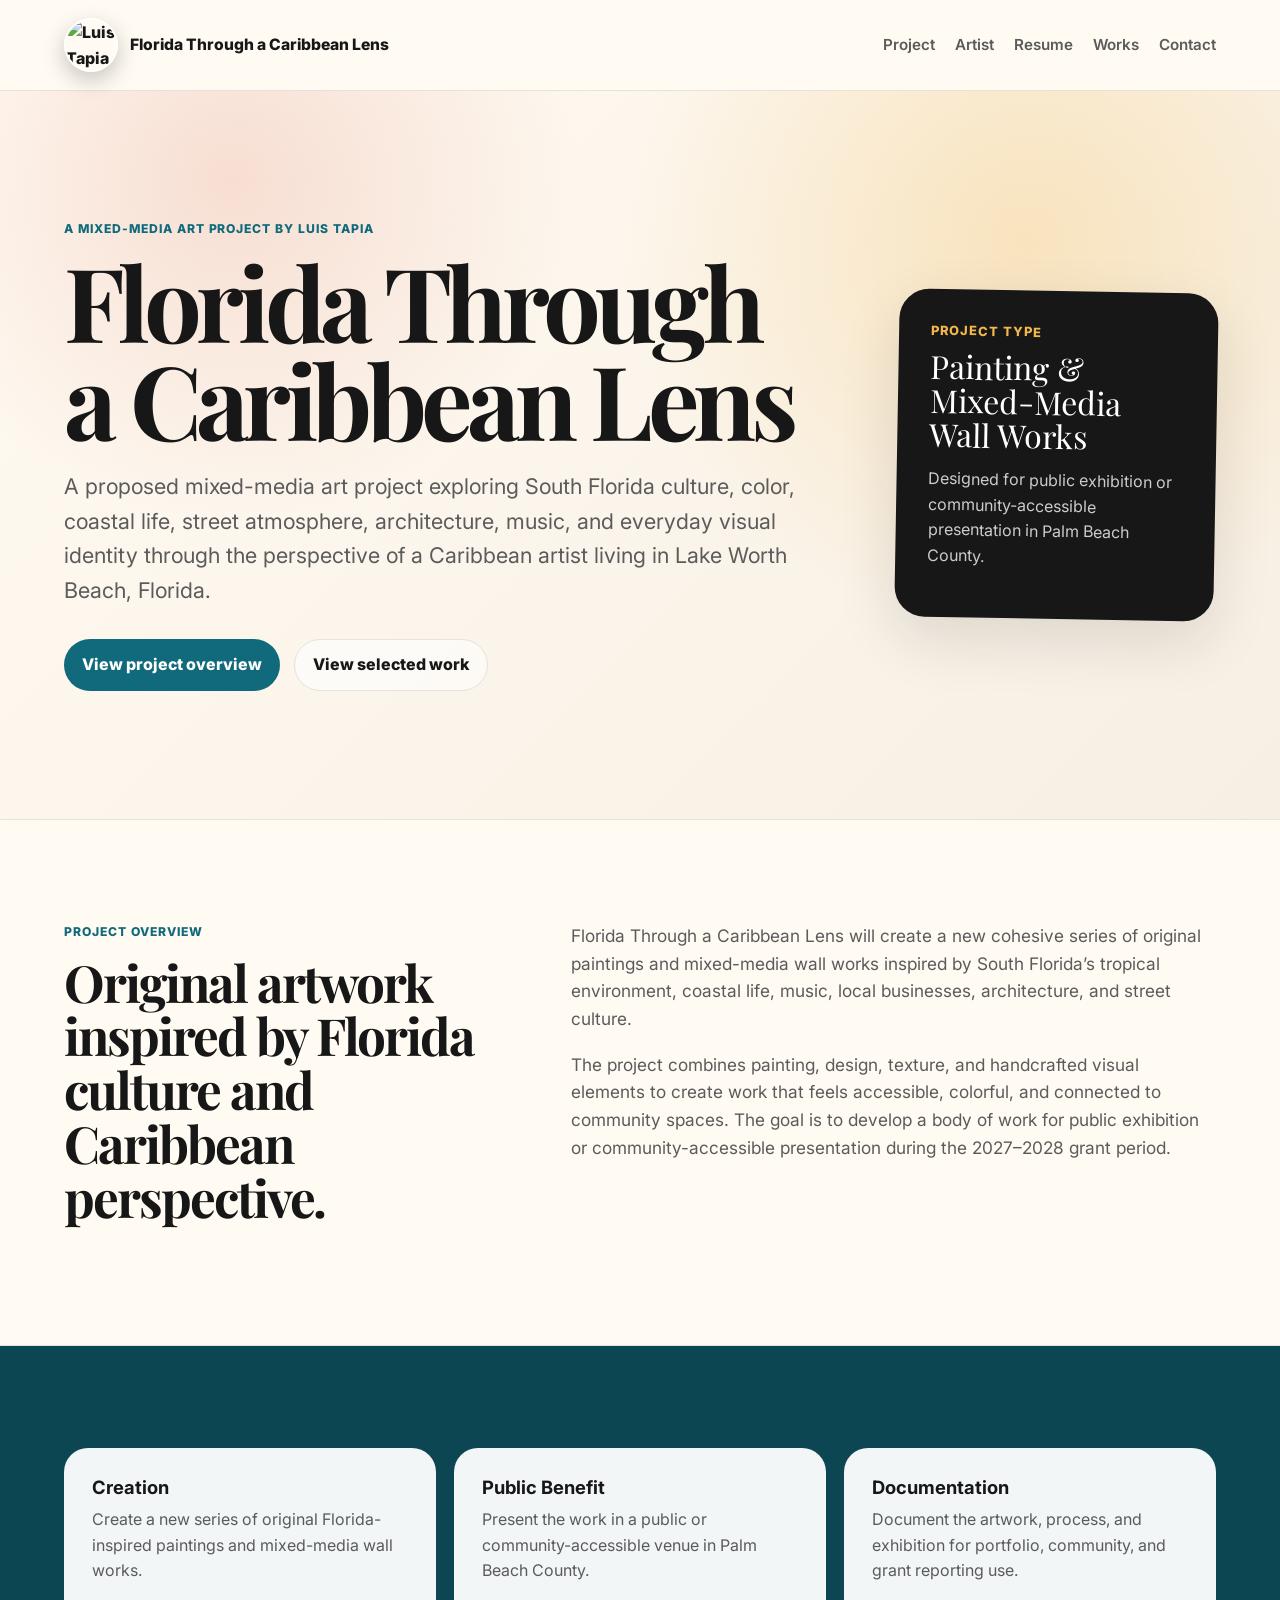
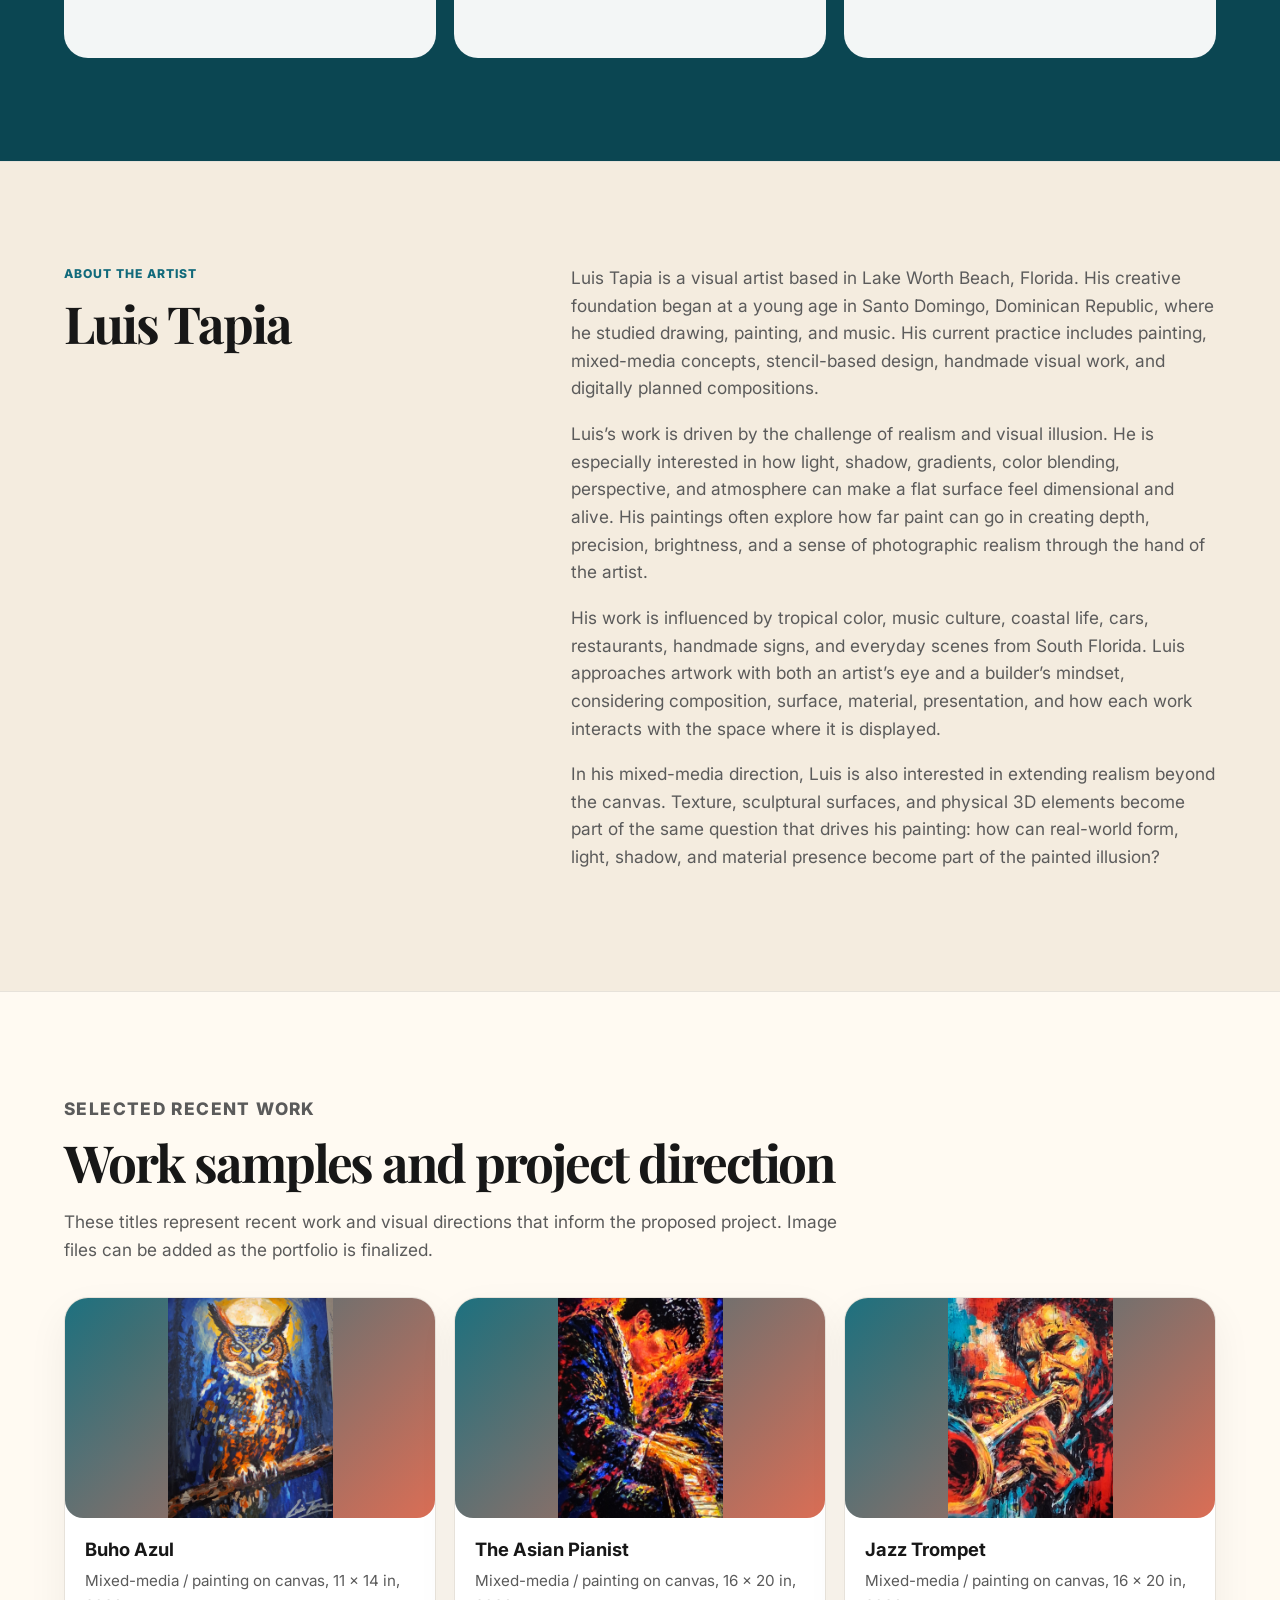
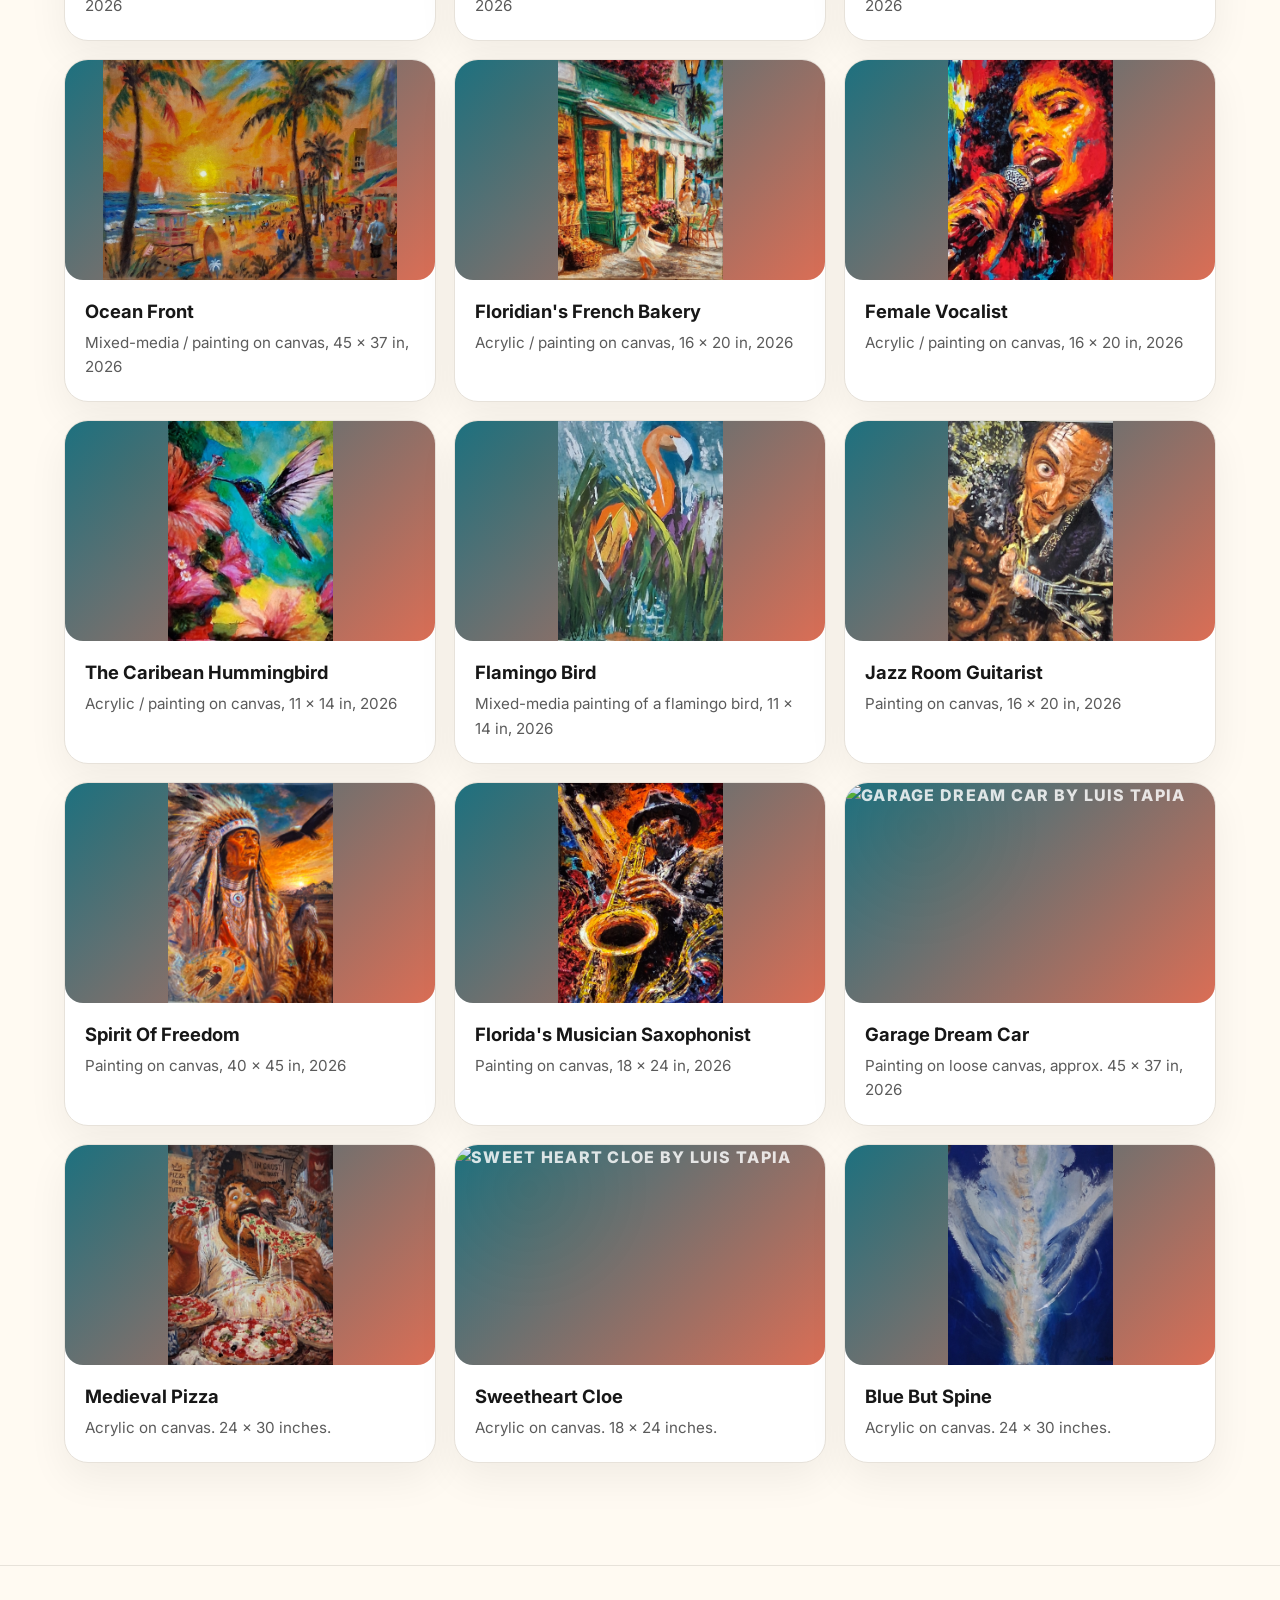
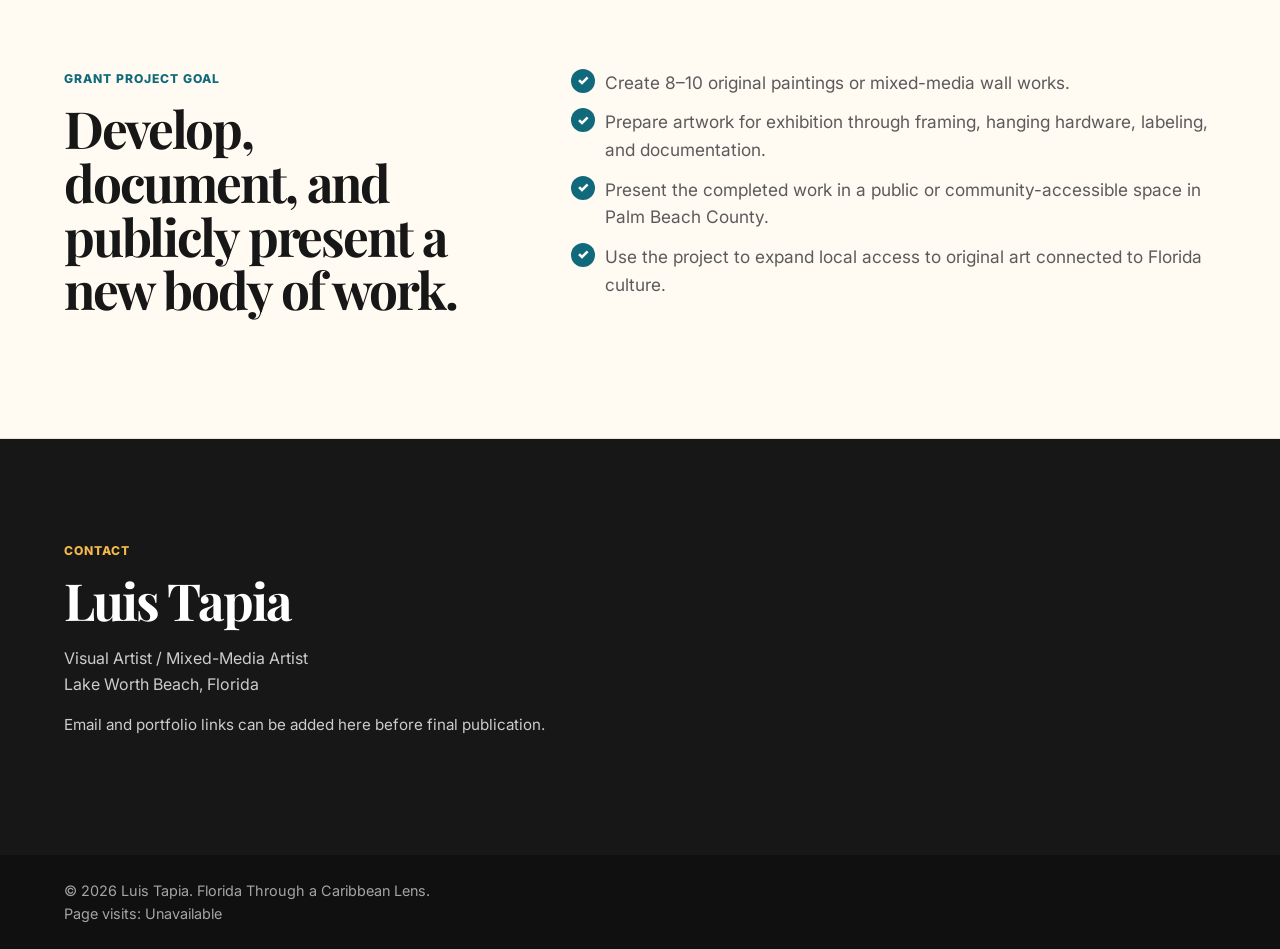
==== commit b6a3404b: "Remove duplicate Ocean Front article Removed duplicate article entry for 'Ocean Front'." ====
--- a/index.html
+++ b/index.html
@@ -145,11 +145,6 @@
           <h3>Jazz Trompet</h3>
           <p>Mixed-media / painting on canvas, 16 × 20 in, 2026</p>
         </article>
-         <article class="work-card">
-          <img src="oceanfront.jpg" alt="Oceanfront by Luis Tapia" class="work-image">
-          <h3>Ocean Front</h3>
-          <p>Mixed-media / painting on canvas, 45 × 37 in, 2026</p>
-        </article>
         <article class="work-card">
           <img src="oceanfront.jpg" alt="Oceanfront by Luis Tapia" class="work-image">
           <h3>Ocean Front</h3>
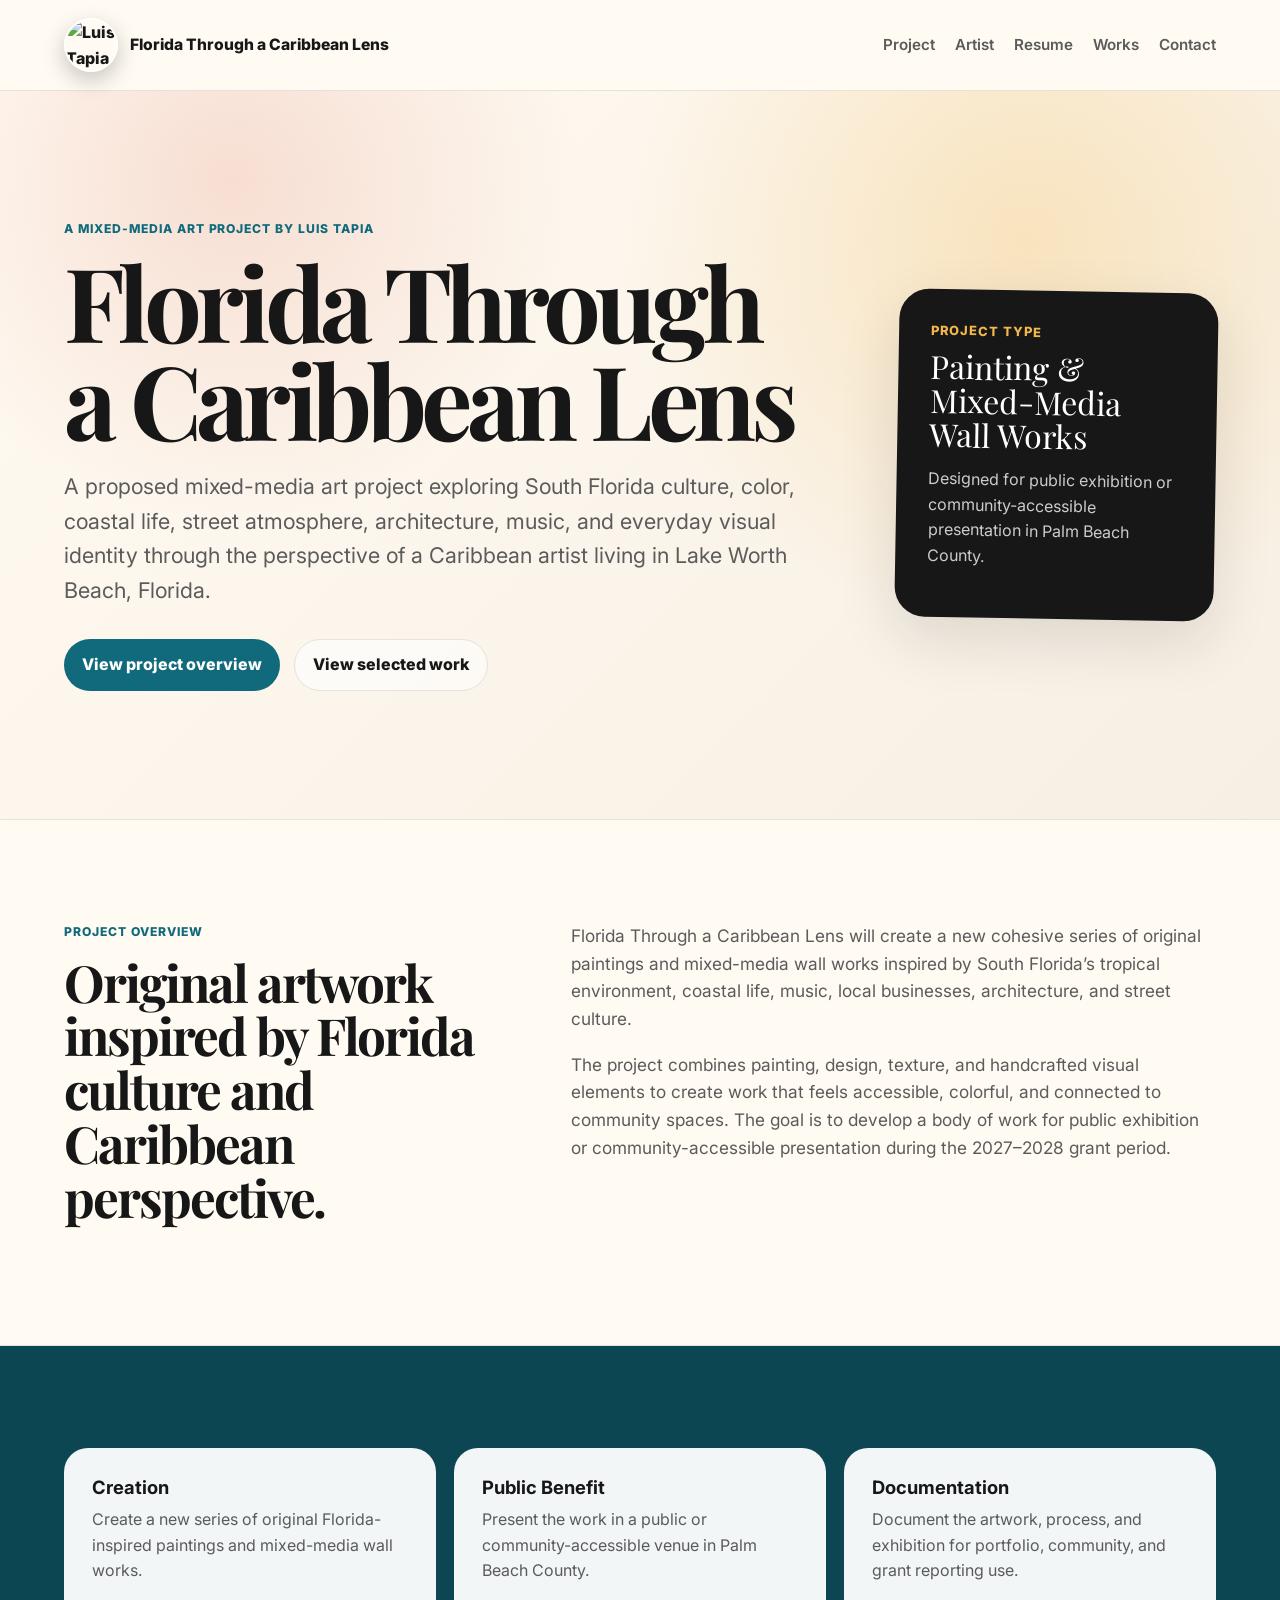
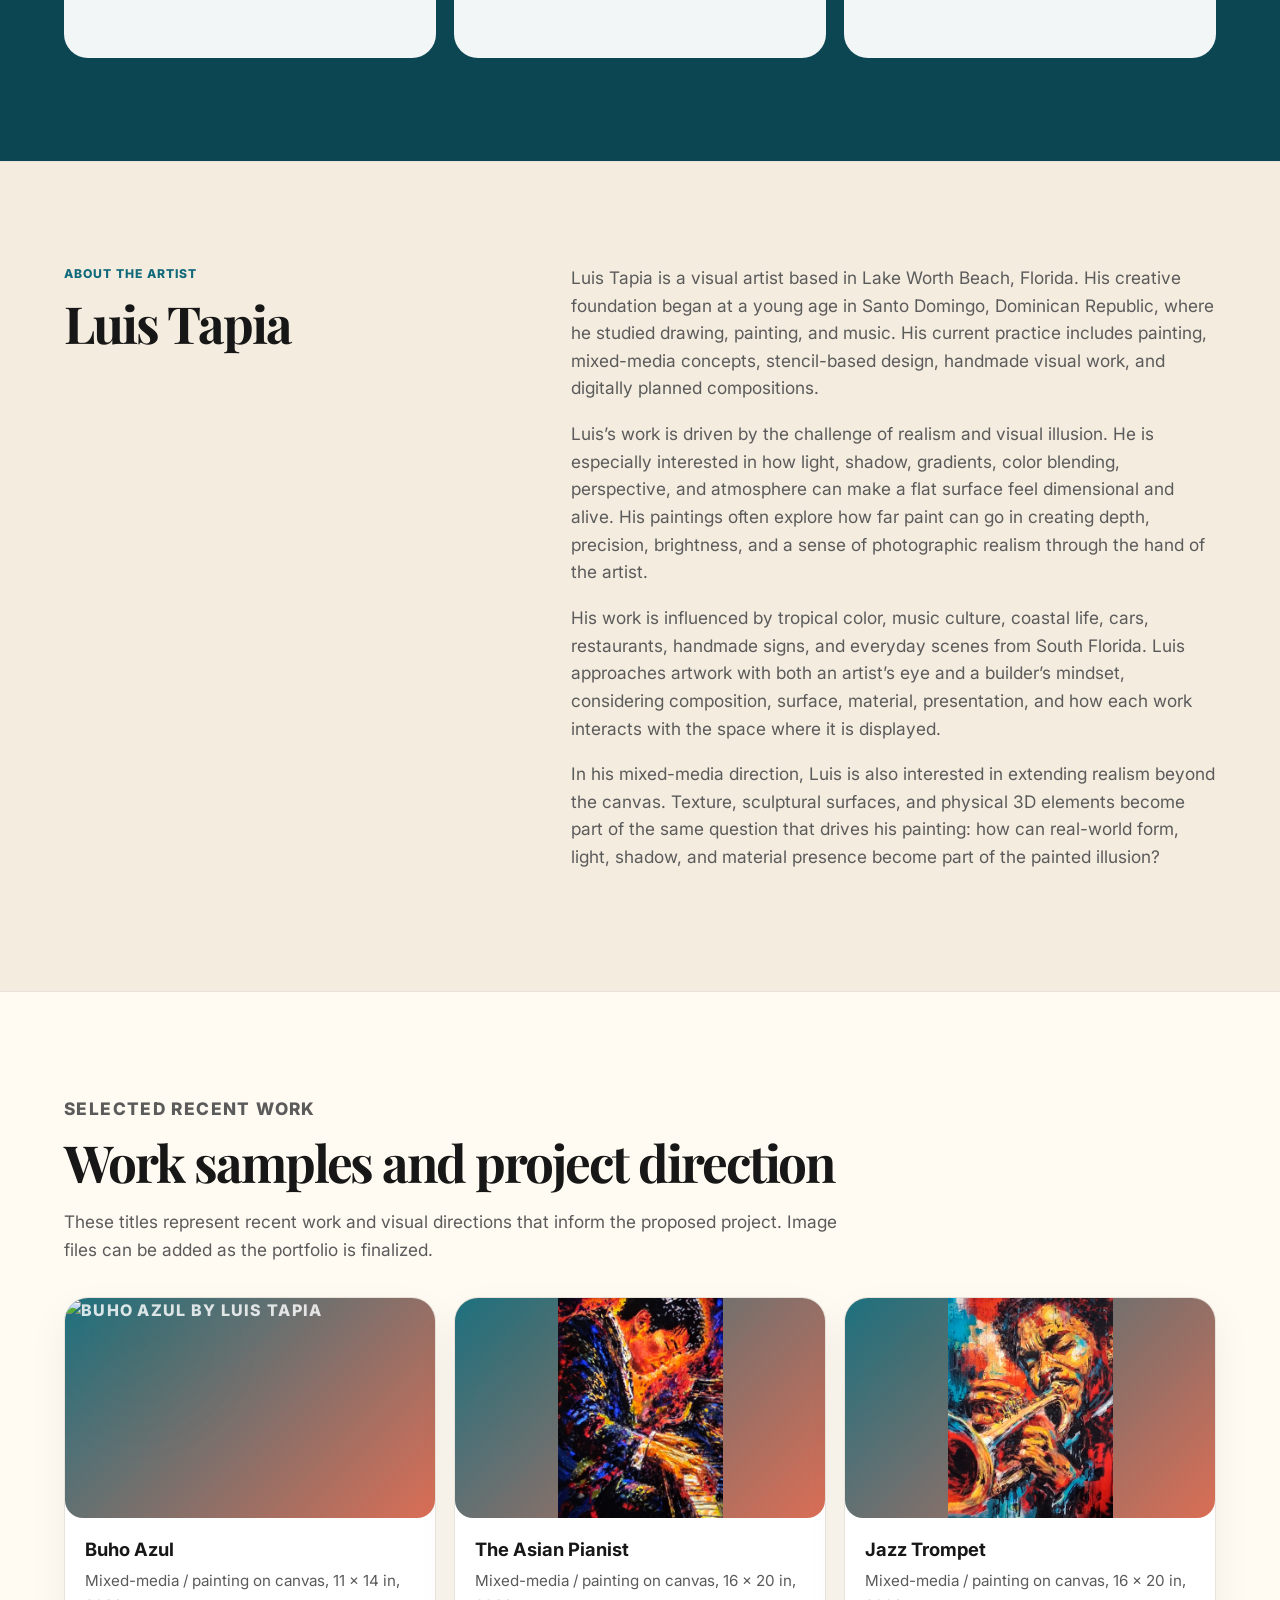
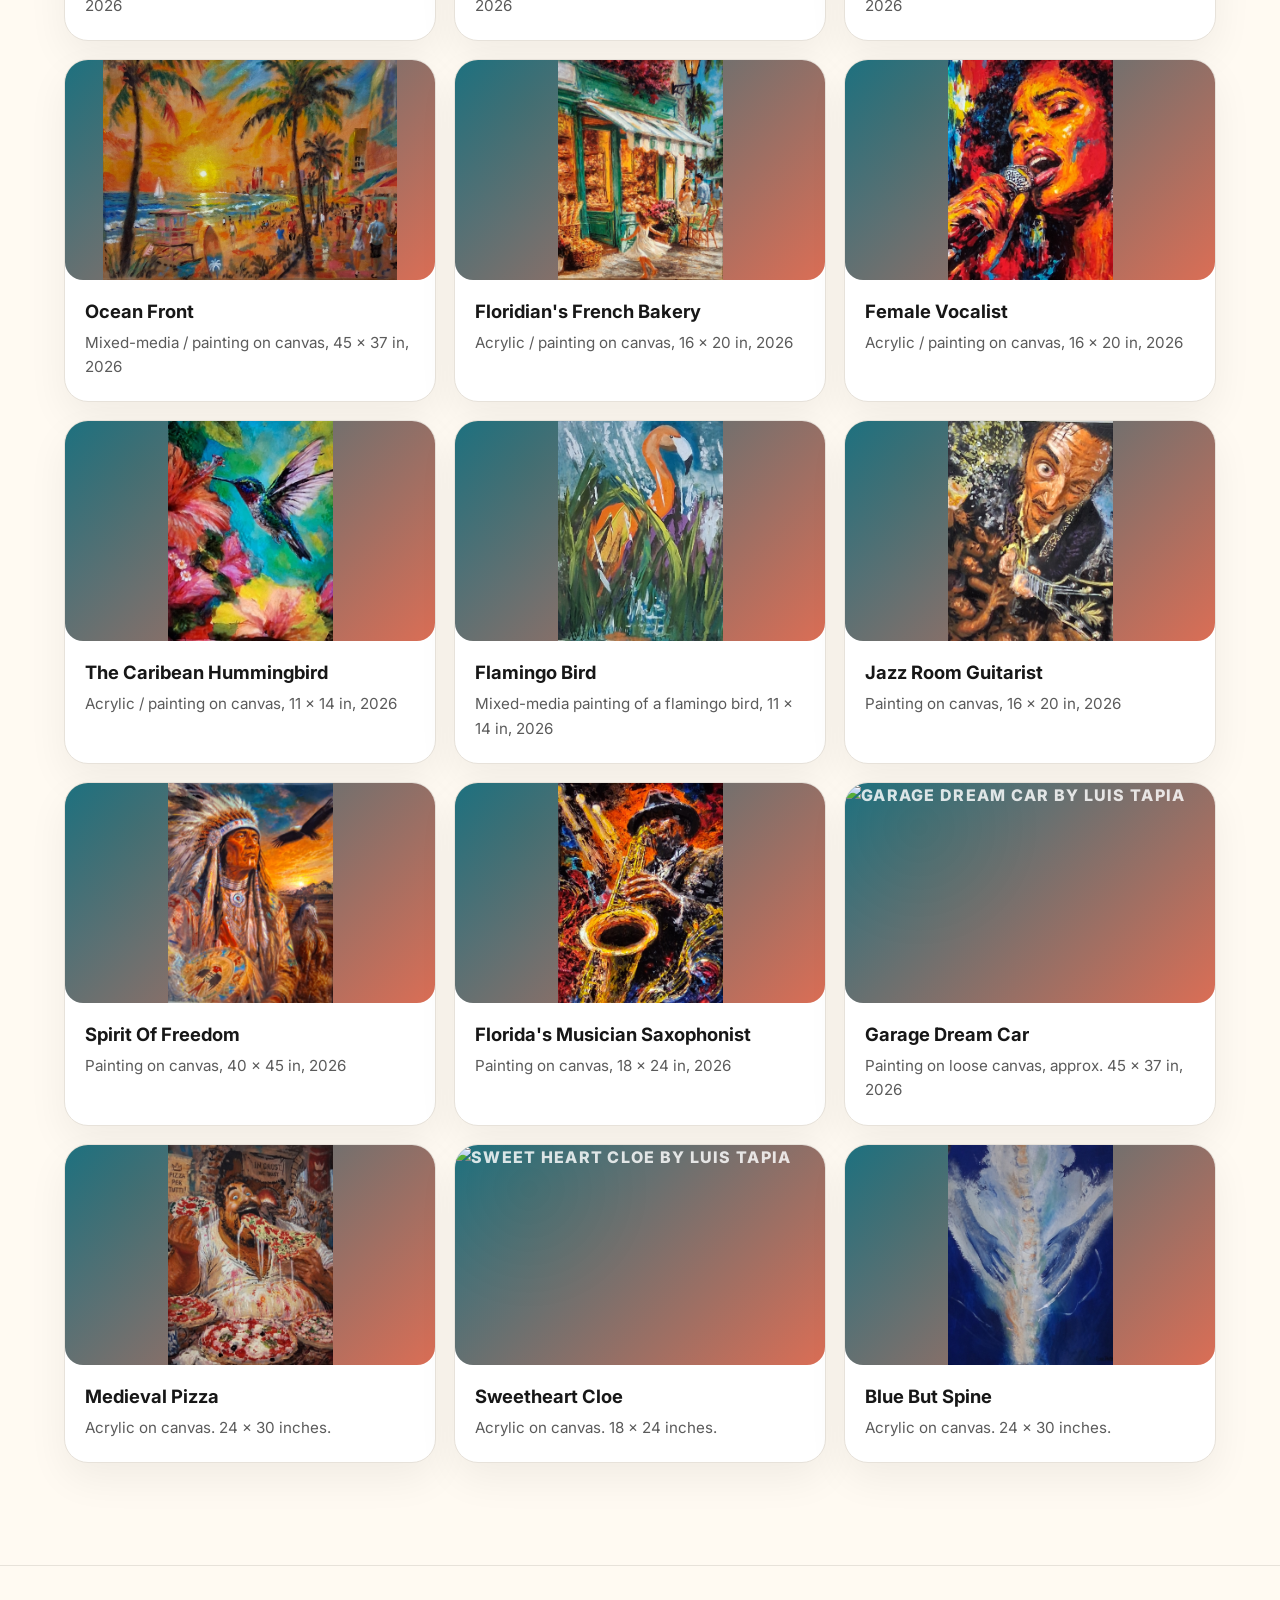
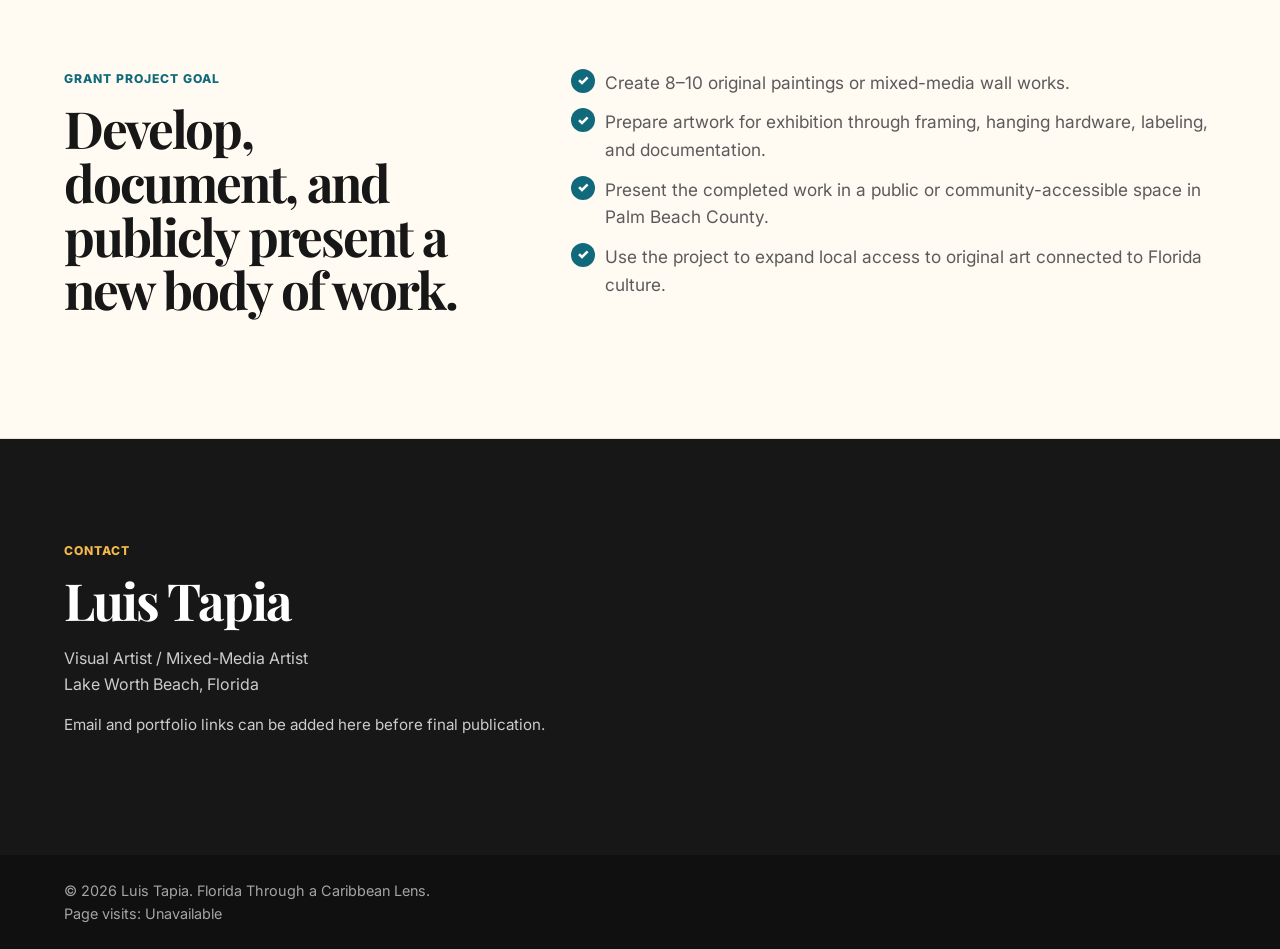
==== commit 8f706175: "Update index.html" ====
--- a/index.html
+++ b/index.html
@@ -131,7 +131,7 @@
 
       <div class="work-grid">
         <article class="work-card">
-          <img src="owl.jpg" alt="Buho Azul by Luis Tapia" class="work-image">
+          <img src="owl2.jpg" alt="Buho Azul by Luis Tapia" class="work-image">
           <h3>Buho Azul</h3>
           <p>Mixed-media / painting on canvas, 11 × 14 in, 2026</p>
         </article>
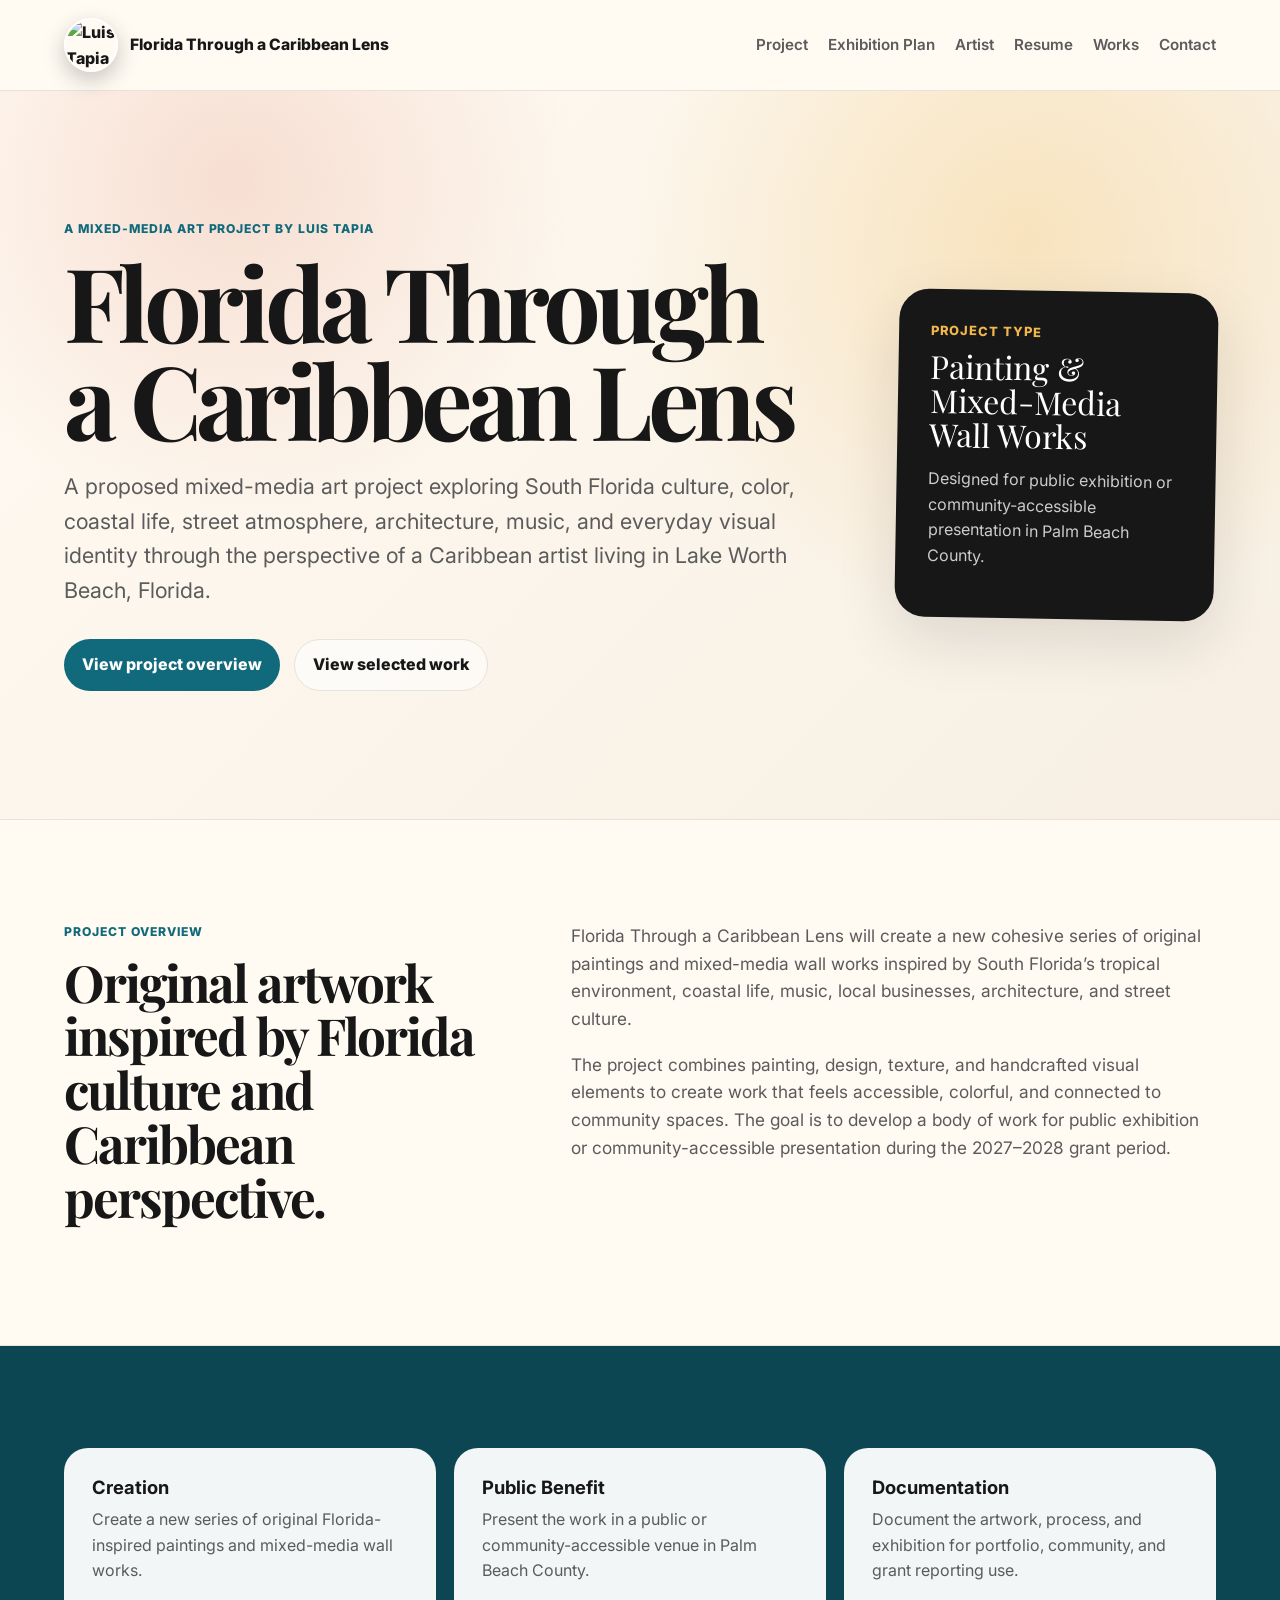
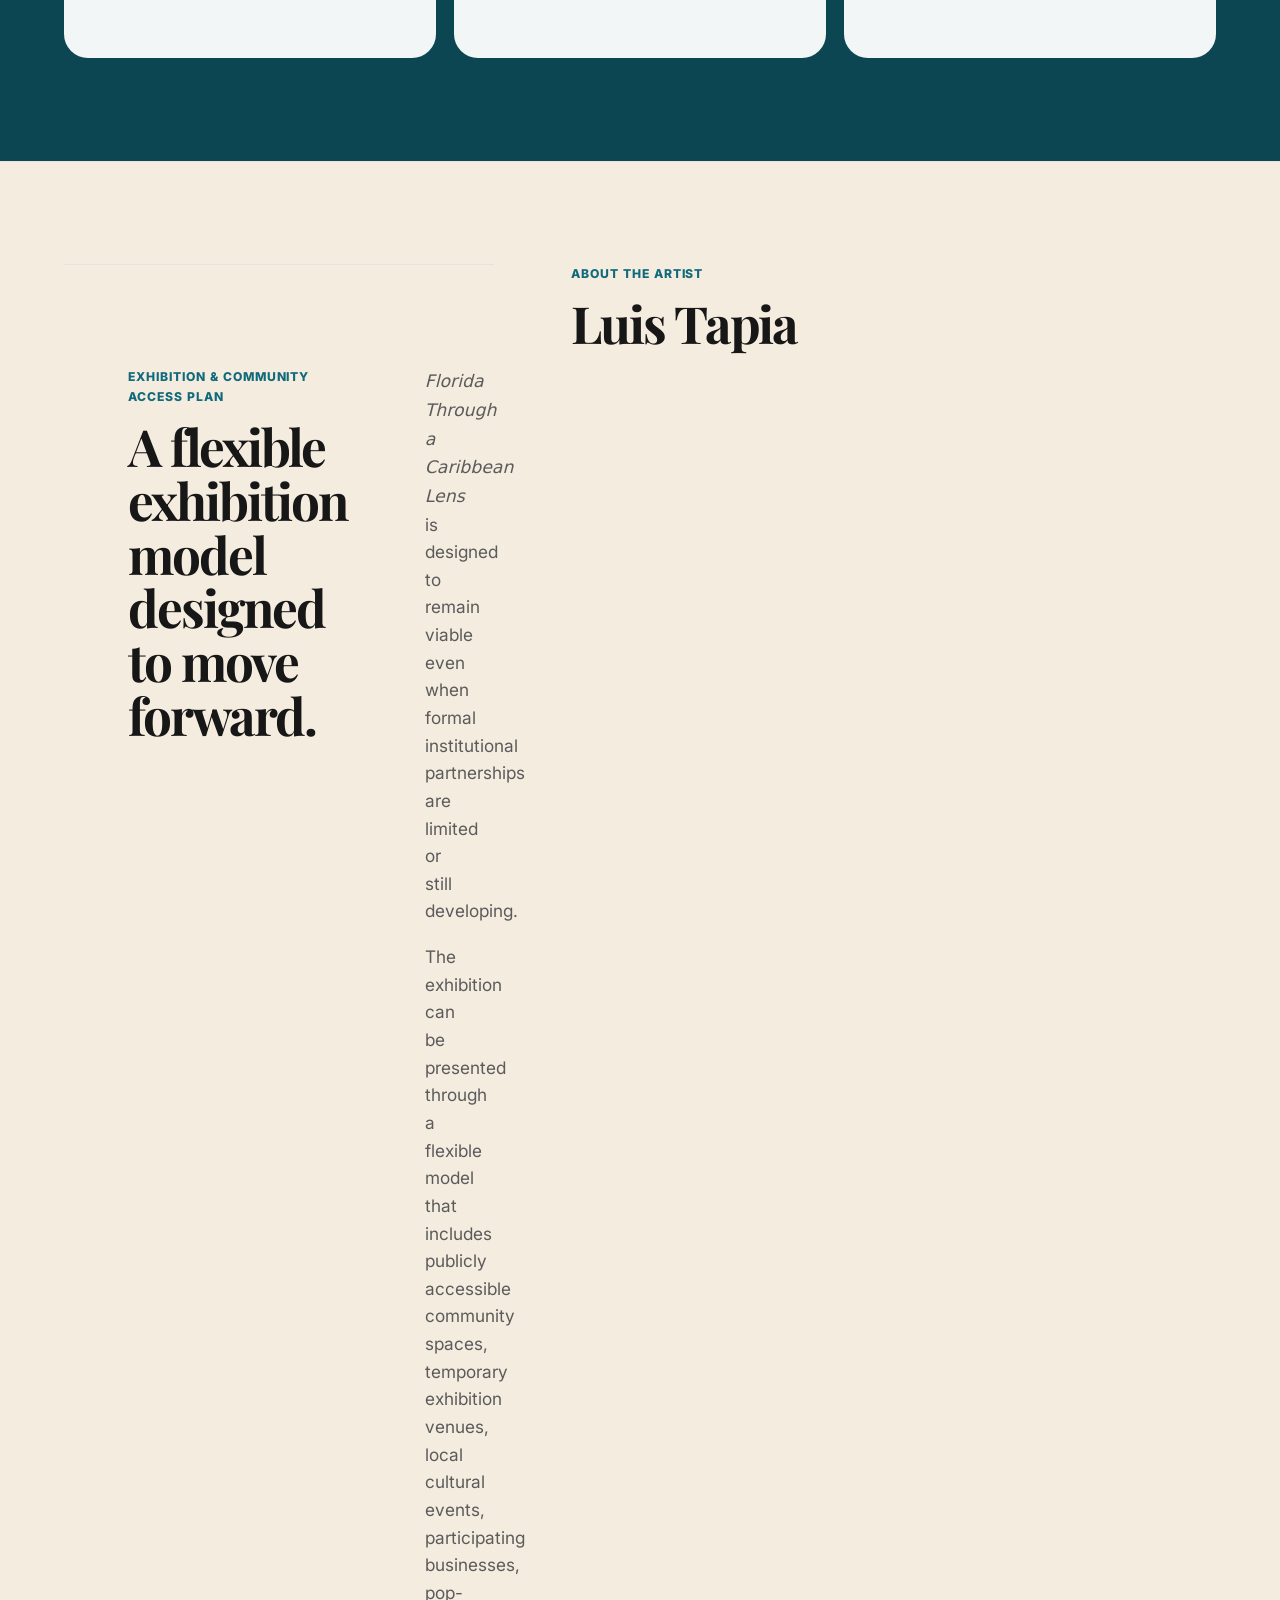
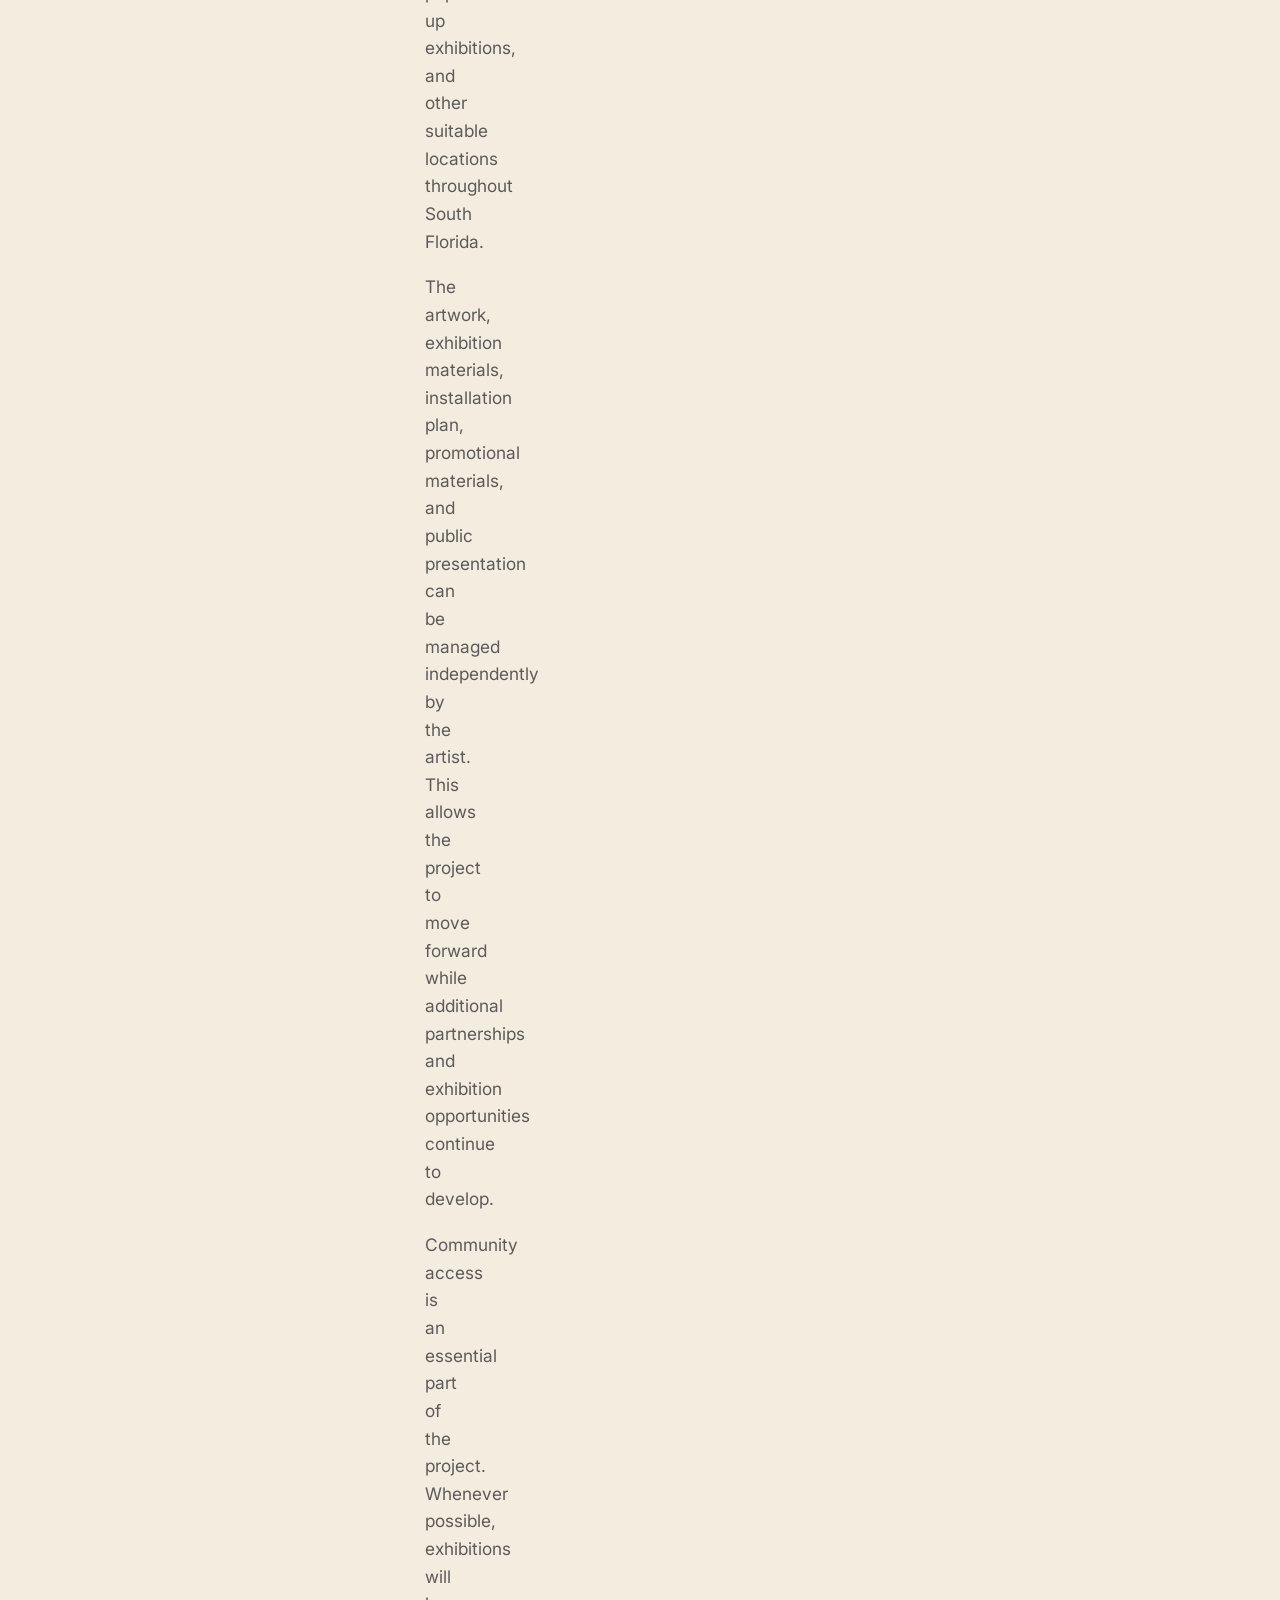
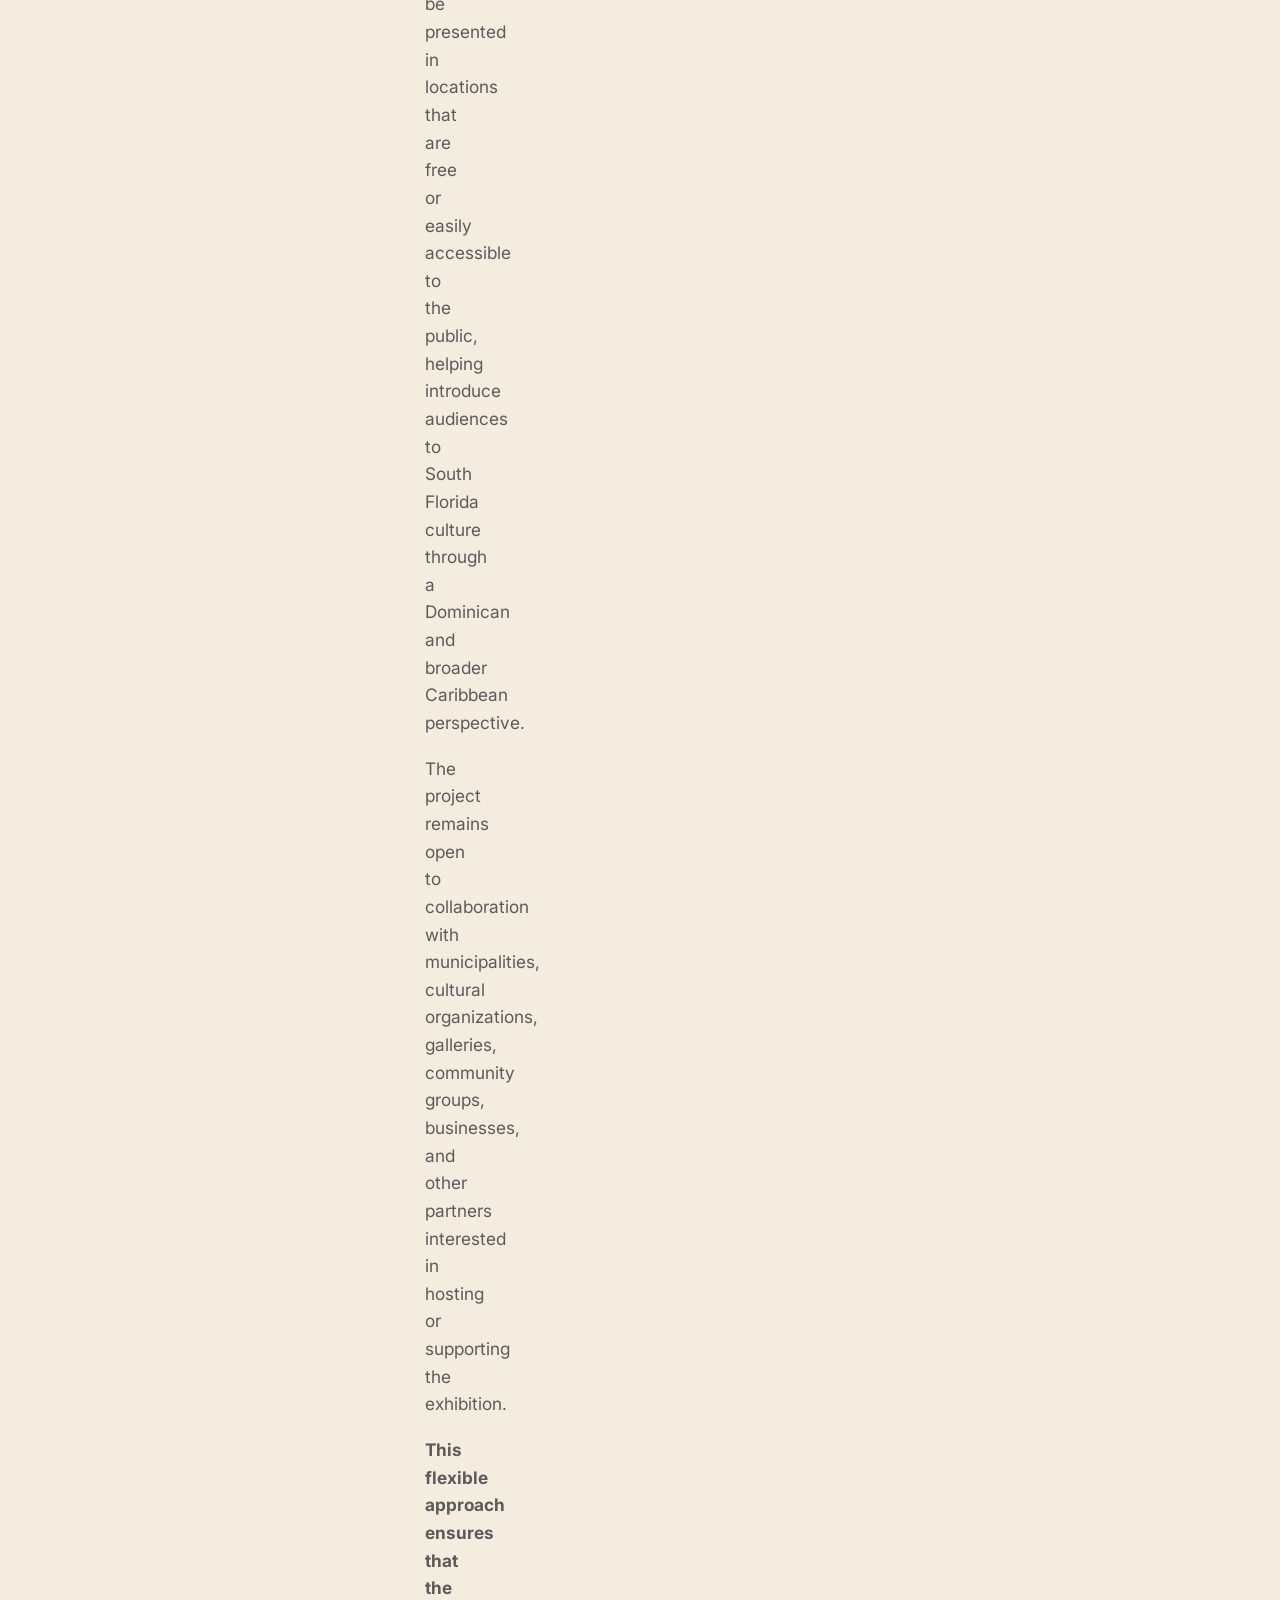
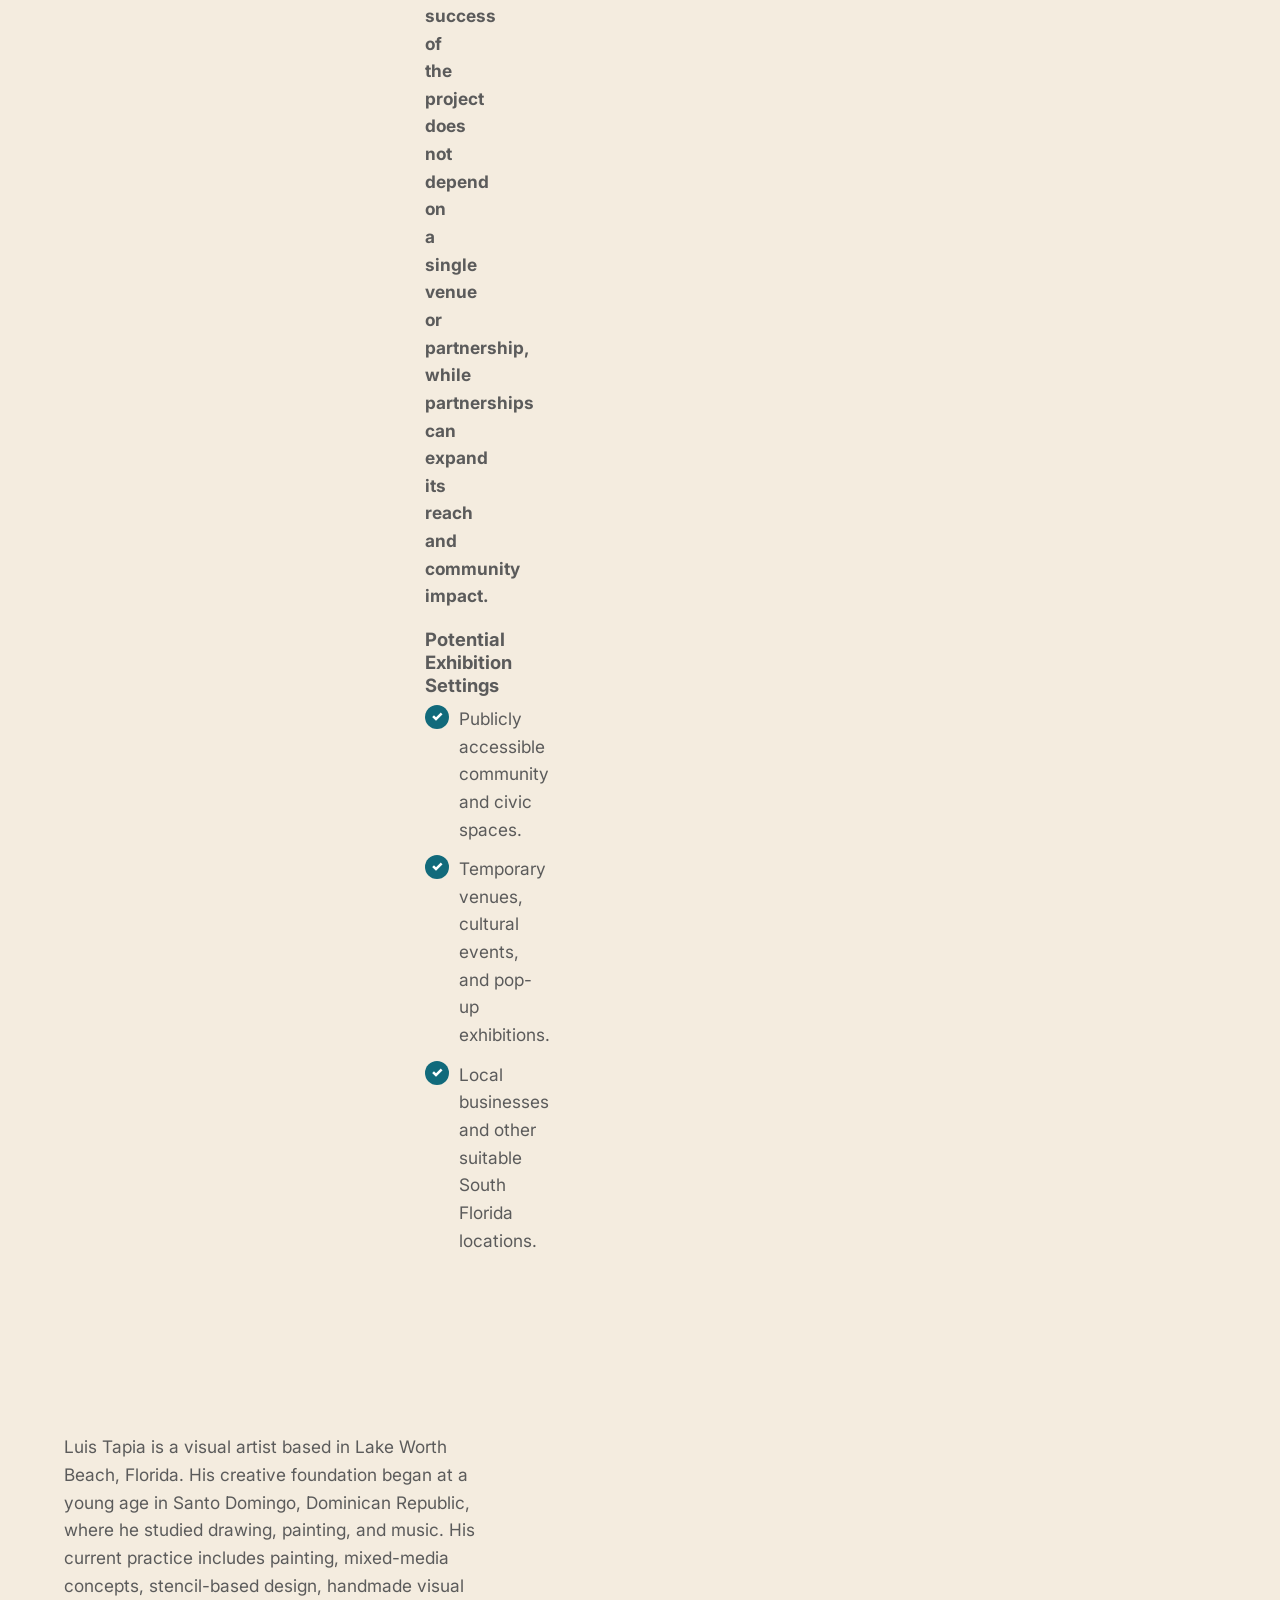
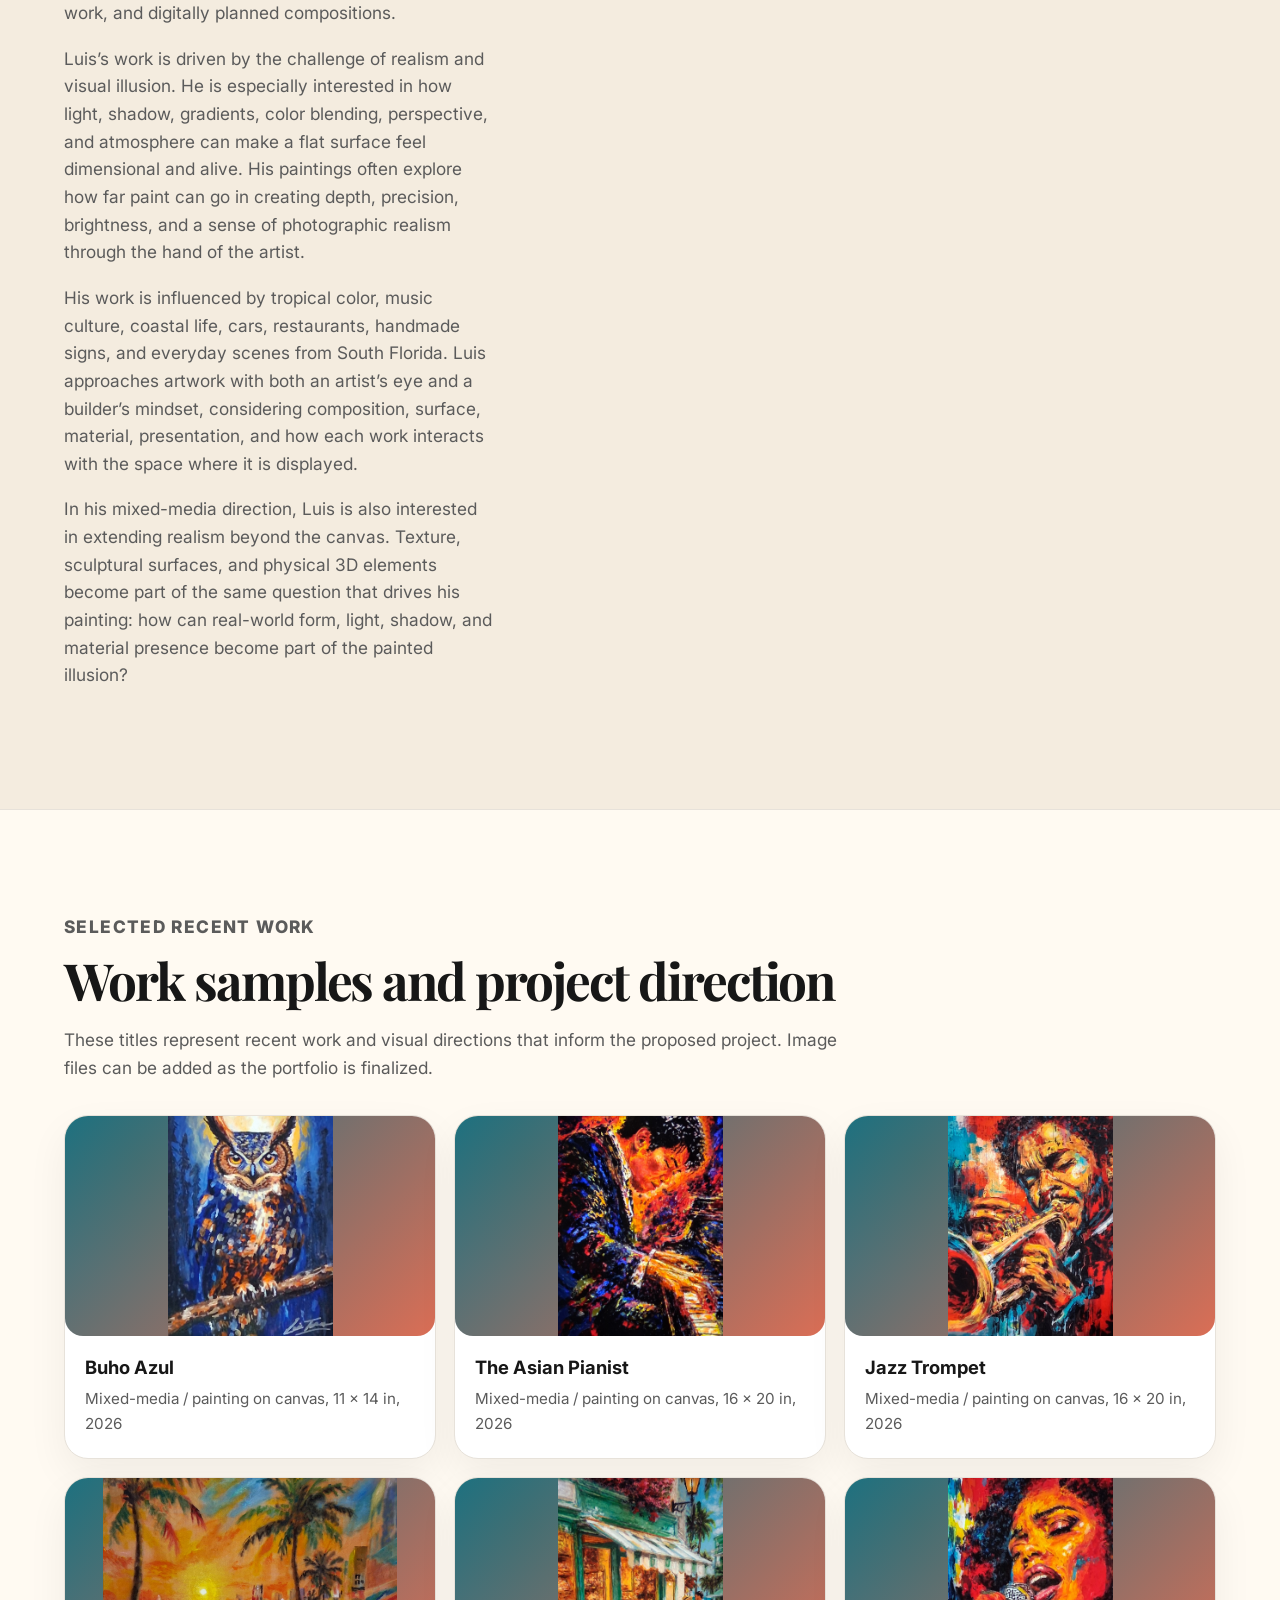
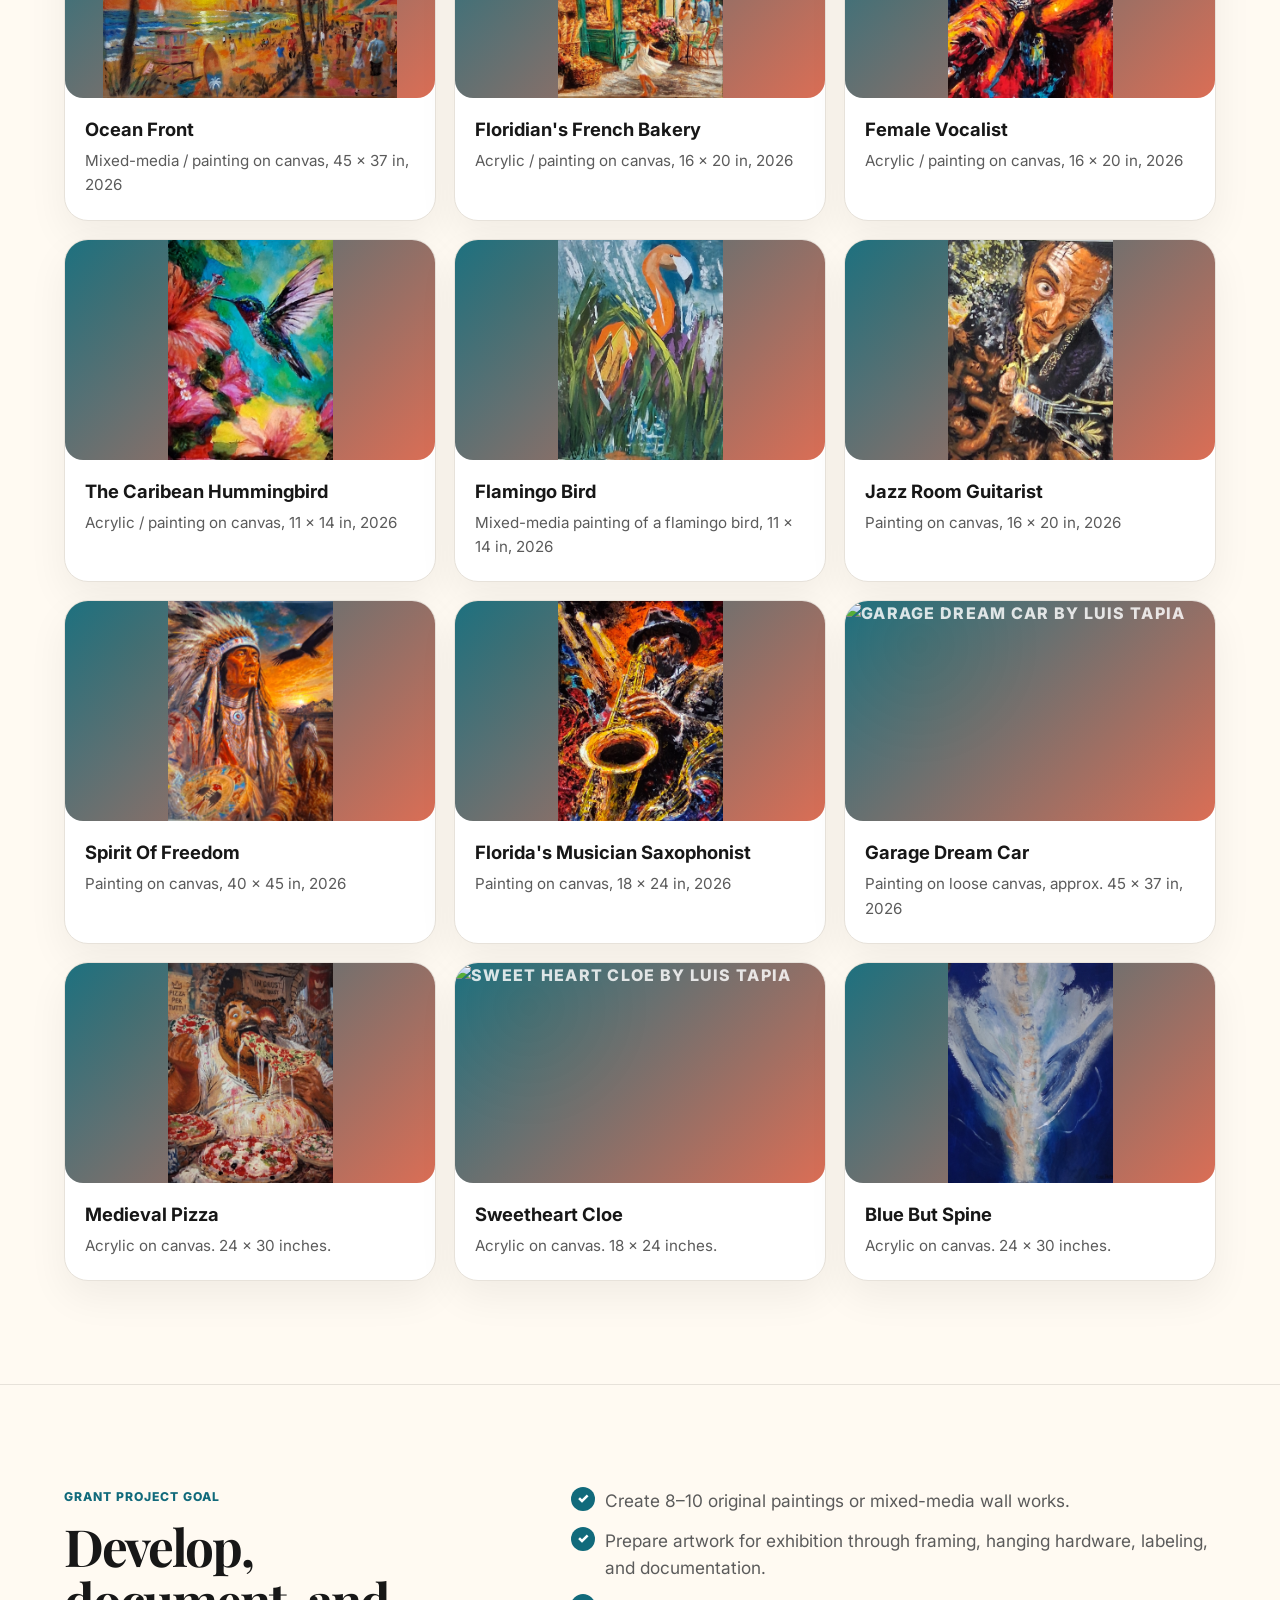
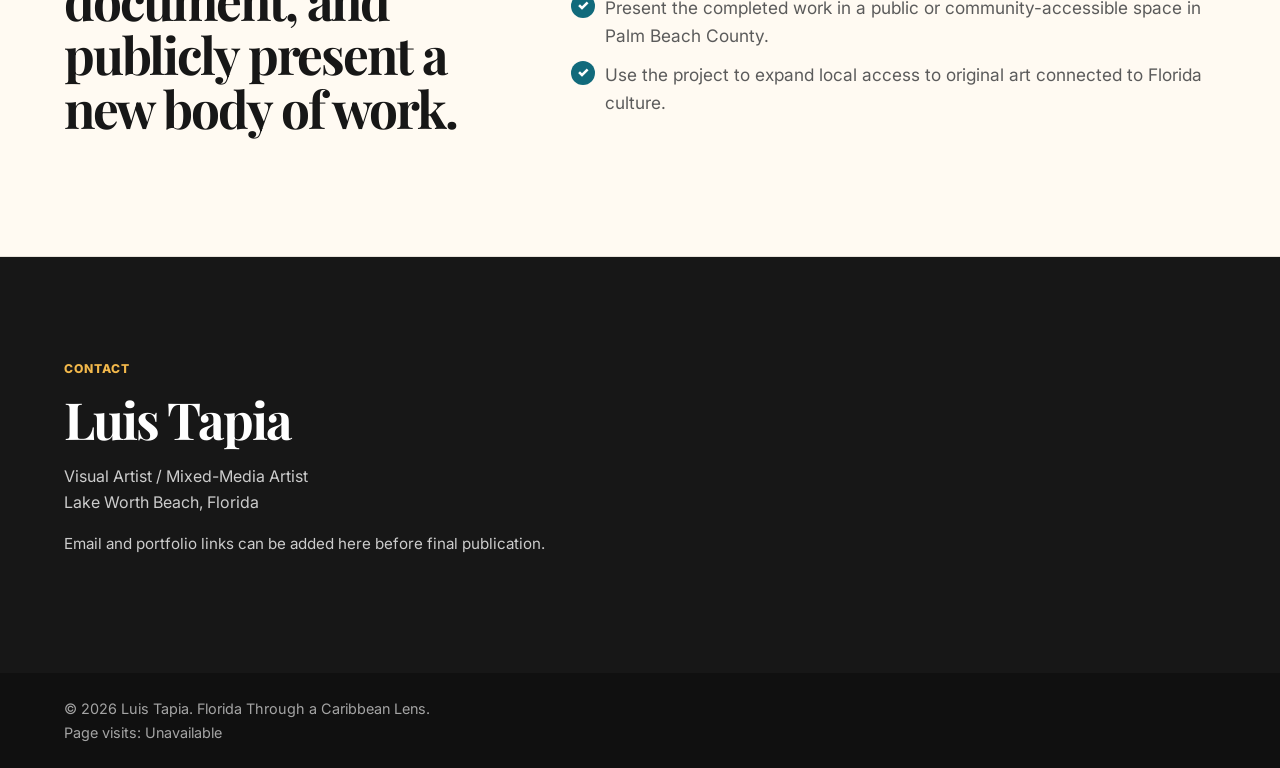
==== commit d0893b36: "Add exhibition plan section to index.html Added an exhibition plan section with details on community" ====
--- a/index.html
+++ b/index.html
@@ -17,7 +17,8 @@
     <span class="brand-text">Florida Through a Caribbean Lens</span>
   </a>
   <nav class="nav" aria-label="Main navigation">
-    <a href="index.html#project">Project</a>
+   <a href="index.html#project">Project</a>
+   <a href="index.html#exhibition-plan">Exhibition Plan</a>
     <a href="index.html#artist">Artist</a>
     <a href="resume.html">Resume</a>
     <a href="index.html#works">Works</a>
@@ -83,6 +84,82 @@
     </section>
 
     <section id="artist" class="section two-column muted">
+      <section id="exhibition-plan" class="section two-column">
+  <div>
+    <p class="section-kicker">
+      Exhibition &amp; Community Access Plan
+    </p>
+
+    <h2>
+      A flexible exhibition model designed to move forward.
+    </h2>
+  </div>
+
+  <div class="section-body">
+    <p>
+      <em>Florida Through a Caribbean Lens</em> is designed to
+      remain viable even when formal institutional partnerships
+      are limited or still developing.
+    </p>
+
+    <p>
+      The exhibition can be presented through a flexible model
+      that includes publicly accessible community spaces,
+      temporary exhibition venues, local cultural events,
+      participating businesses, pop-up exhibitions, and other
+      suitable locations throughout South Florida.
+    </p>
+
+    <p>
+      The artwork, exhibition materials, installation plan,
+      promotional materials, and public presentation can be
+      managed independently by the artist. This allows the
+      project to move forward while additional partnerships and
+      exhibition opportunities continue to develop.
+    </p>
+
+    <p>
+      Community access is an essential part of the project.
+      Whenever possible, exhibitions will be presented in
+      locations that are free or easily accessible to the public,
+      helping introduce audiences to South Florida culture through
+      a Dominican and broader Caribbean perspective.
+    </p>
+
+    <p>
+      The project remains open to collaboration with
+      municipalities, cultural organizations, galleries,
+      community groups, businesses, and other partners interested
+      in hosting or supporting the exhibition.
+    </p>
+
+    <p>
+      <strong>
+        This flexible approach ensures that the success of the
+        project does not depend on a single venue or partnership,
+        while partnerships can expand its reach and community
+        impact.
+      </strong>
+    </p>
+
+    <h3>Potential Exhibition Settings</h3>
+
+    <ul class="check-list">
+      <li>
+        Publicly accessible community and civic spaces.
+      </li>
+
+      <li>
+        Temporary venues, cultural events, and pop-up exhibitions.
+      </li>
+
+      <li>
+        Local businesses and other suitable South Florida
+        locations.
+      </li>
+    </ul>
+  </div>
+</section>
       <div>
         <p class="section-kicker">About the Artist</p>
         <h2>Luis Tapia</h2>
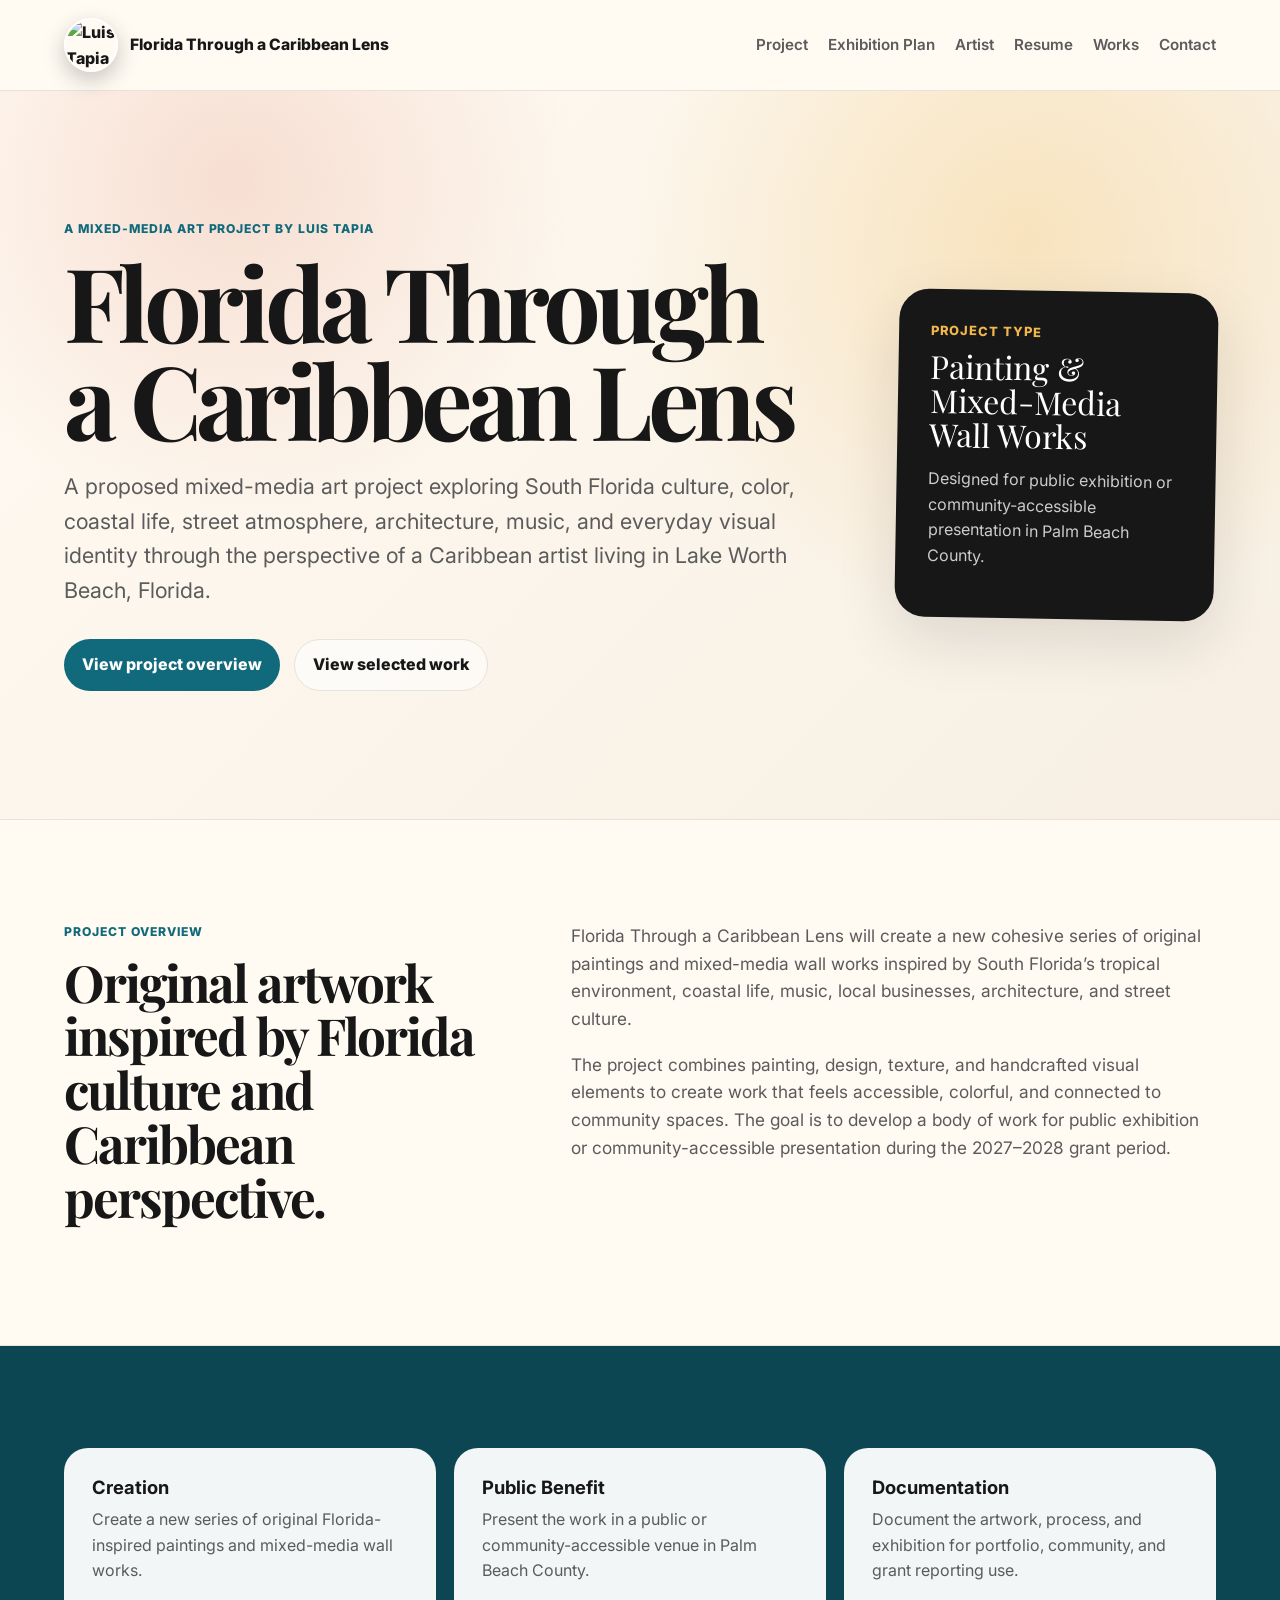
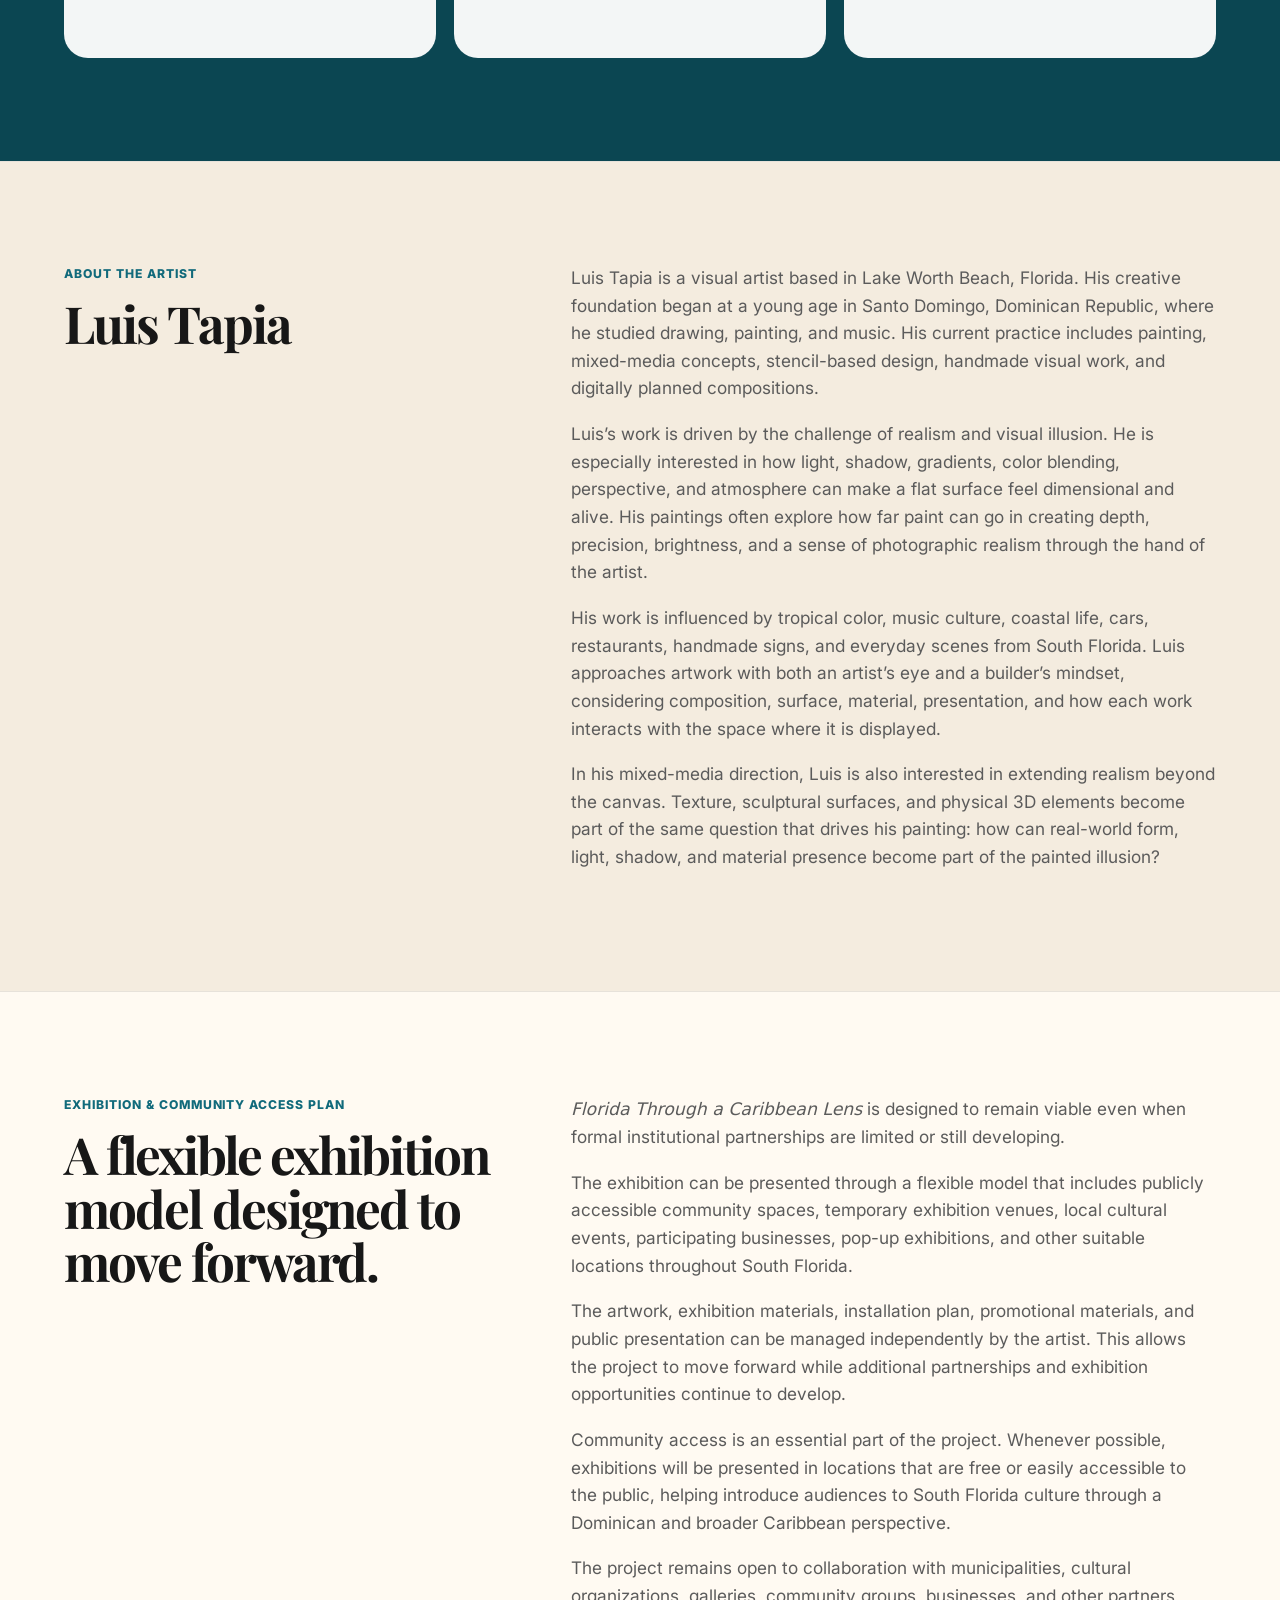
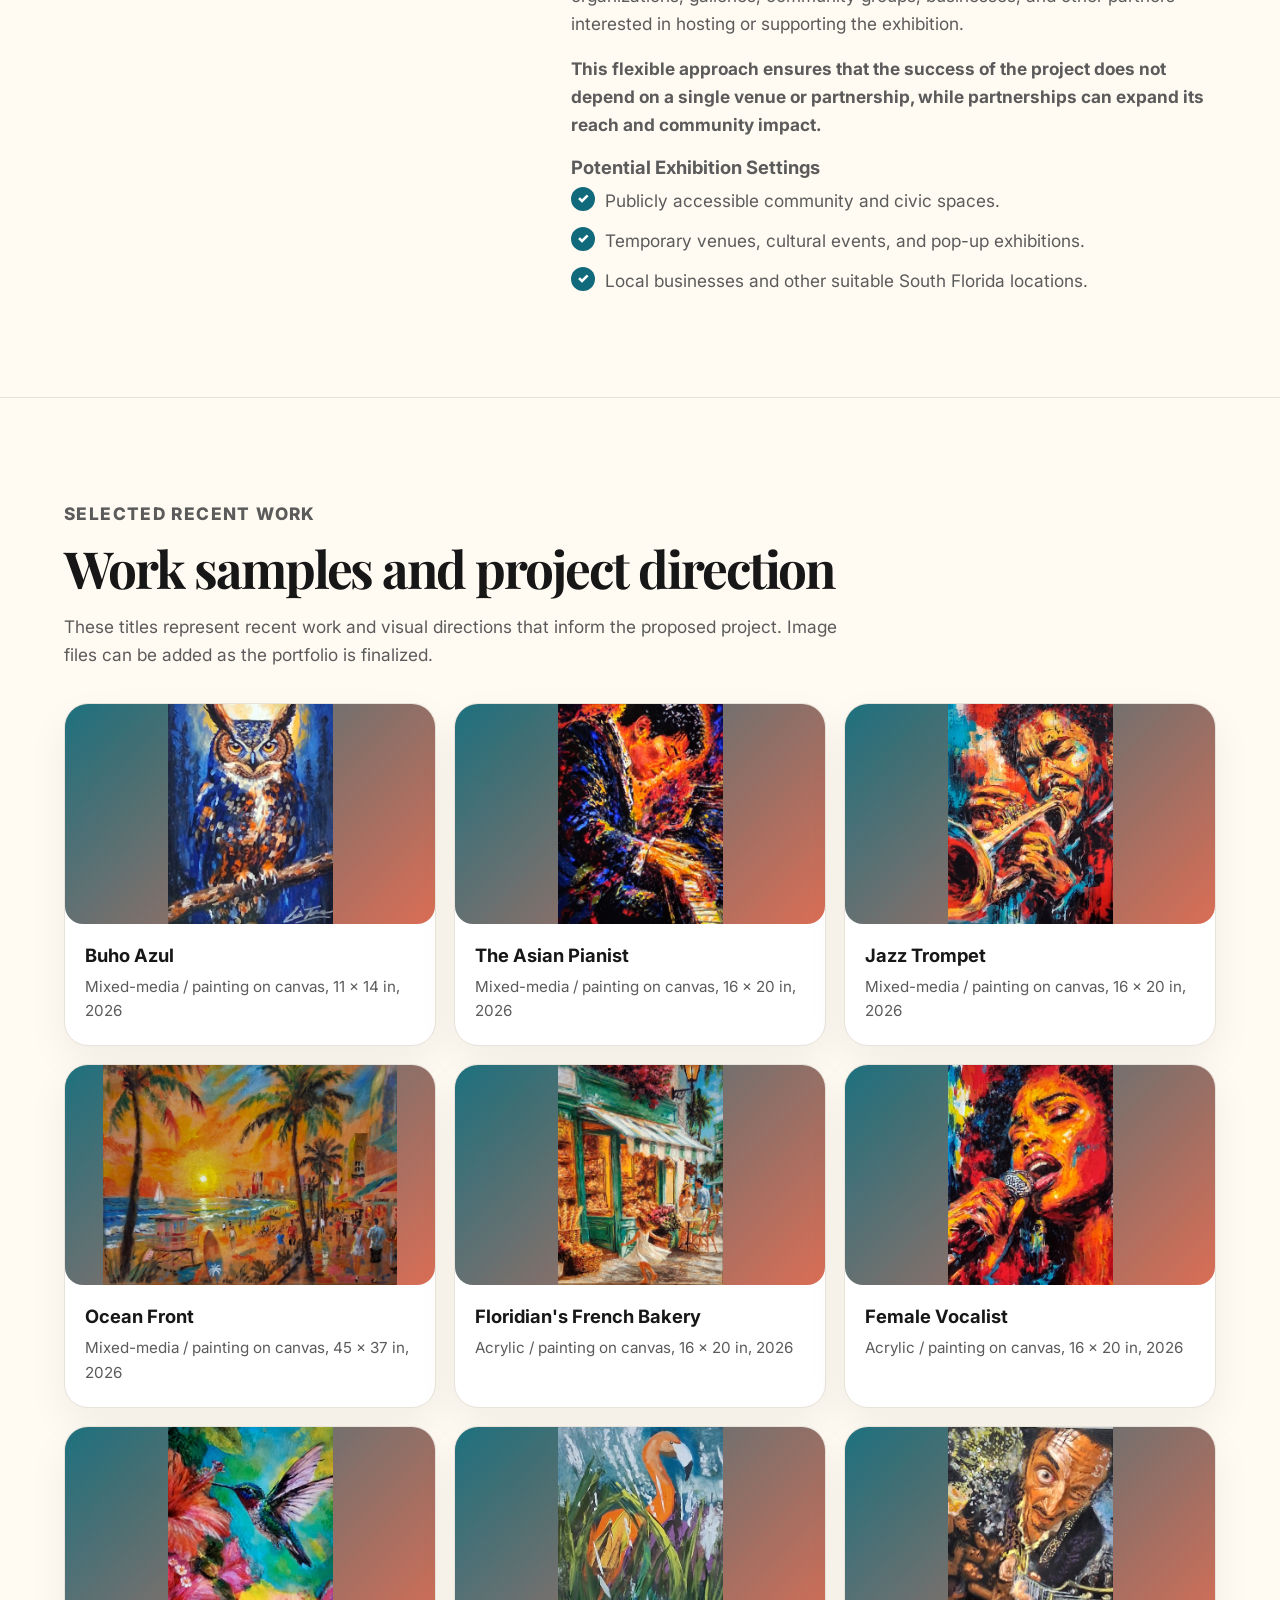
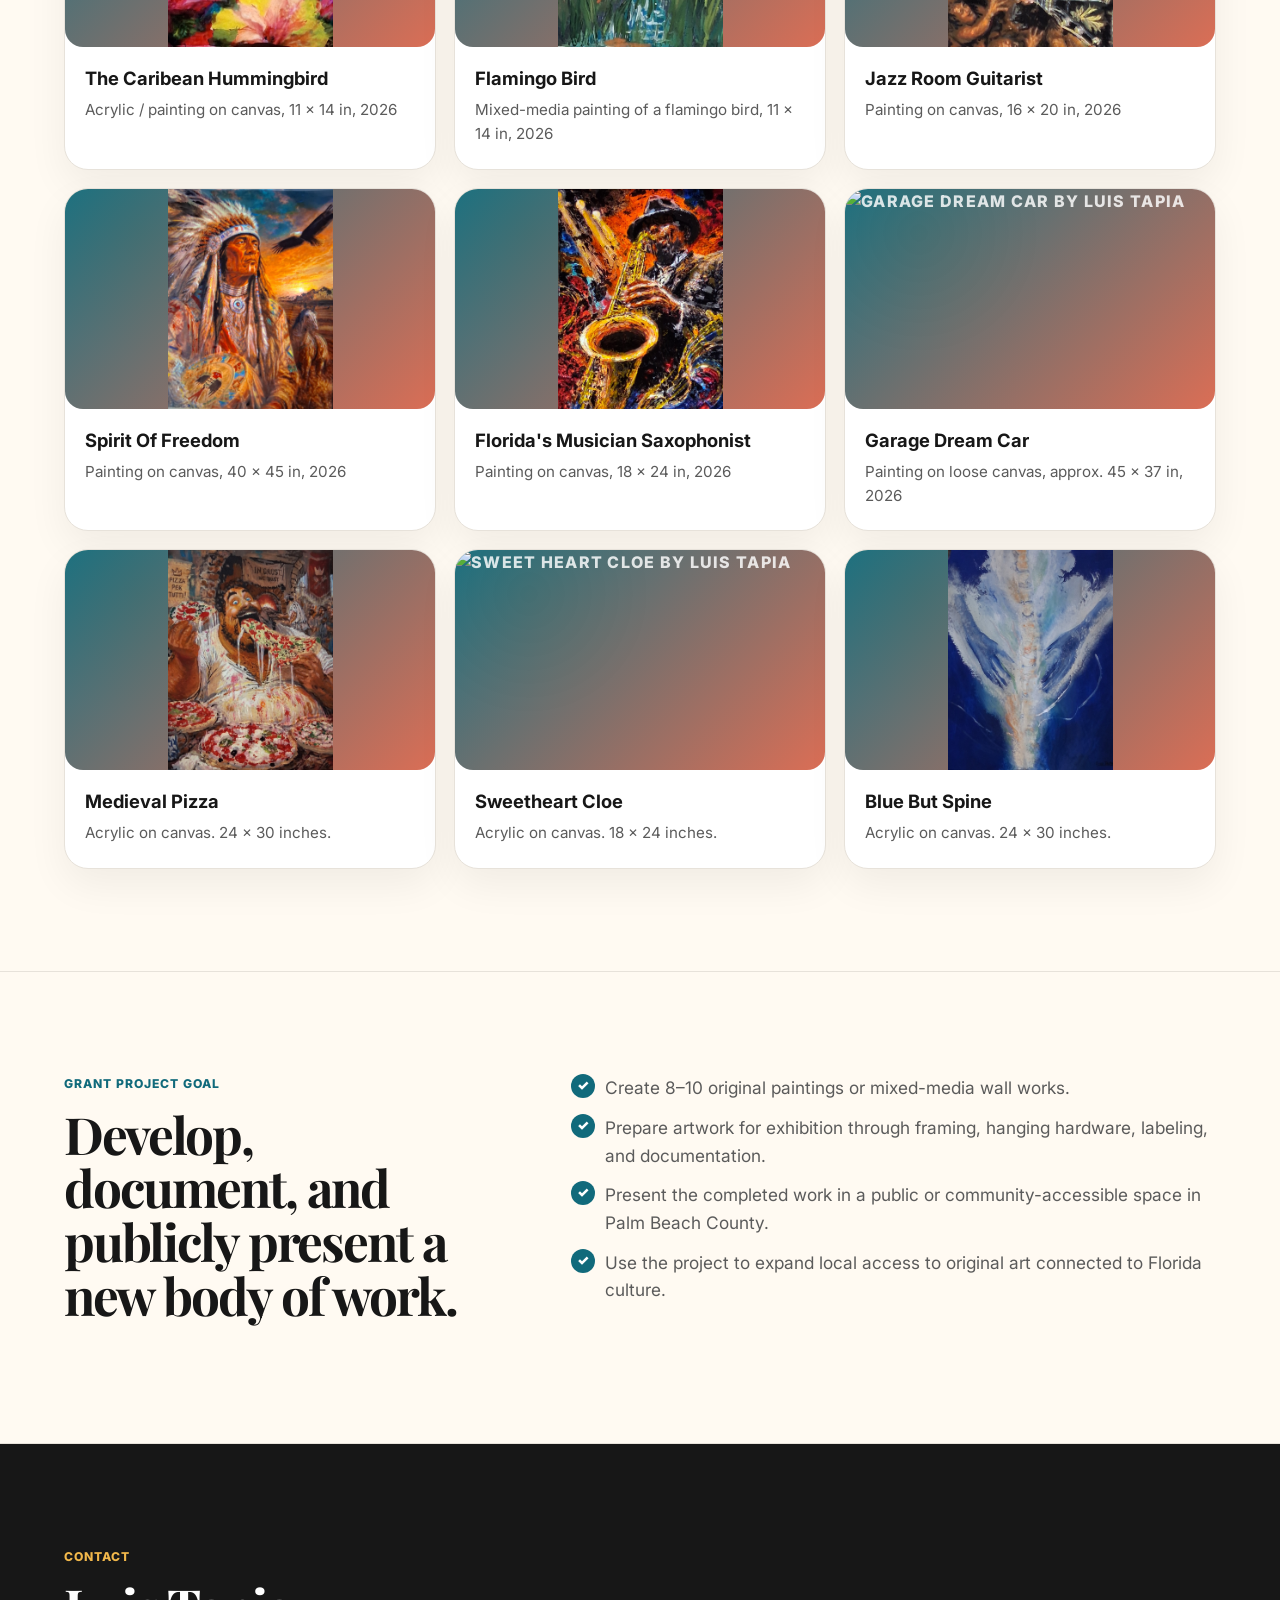
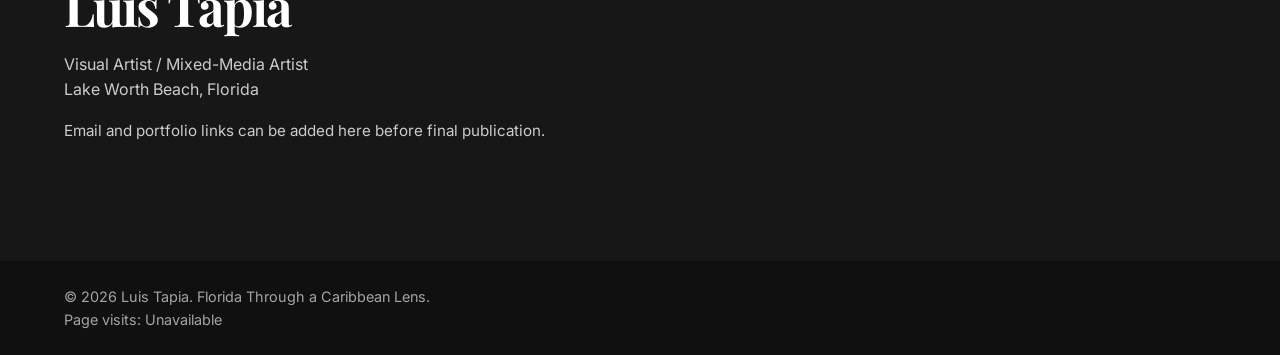
==== commit b43234a4: "Update index.html" ====
--- a/index.html
+++ b/index.html
@@ -84,6 +84,42 @@
     </section>
 
     <section id="artist" class="section two-column muted">
+    
+      <div>
+        <p class="section-kicker">About the Artist</p>
+        <h2>Luis Tapia</h2>
+      </div>
+
+      <div class="section-body">
+        <p>
+          Luis Tapia is a visual artist based in Lake Worth Beach, Florida. His creative foundation began
+          at a young age in Santo Domingo, Dominican Republic, where he studied drawing, painting, and music.
+          His current practice includes painting, mixed-media concepts, stencil-based design, handmade visual
+          work, and digitally planned compositions.
+        </p>
+
+        <p>
+          Luis’s work is driven by the challenge of realism and visual illusion. He is especially interested
+          in how light, shadow, gradients, color blending, perspective, and atmosphere can make a flat surface
+          feel dimensional and alive. His paintings often explore how far paint can go in creating depth,
+          precision, brightness, and a sense of photographic realism through the hand of the artist.
+        </p>
+
+        <p>
+          His work is influenced by tropical color, music culture, coastal life, cars, restaurants,
+          handmade signs, and everyday scenes from South Florida. Luis approaches artwork with both an
+          artist’s eye and a builder’s mindset, considering composition, surface, material, presentation,
+          and how each work interacts with the space where it is displayed.
+        </p>
+
+        <p>
+          In his mixed-media direction, Luis is also interested in extending realism beyond the canvas.
+          Texture, sculptural surfaces, and physical 3D elements become part of the same question that drives
+          his painting: how can real-world form, light, shadow, and material presence become part of the
+          painted illusion?
+        </p>
+      </div>
+    </section>
       <section id="exhibition-plan" class="section two-column">
   <div>
     <p class="section-kicker">
@@ -160,41 +196,6 @@
     </ul>
   </div>
 </section>
-      <div>
-        <p class="section-kicker">About the Artist</p>
-        <h2>Luis Tapia</h2>
-      </div>
-
-      <div class="section-body">
-        <p>
-          Luis Tapia is a visual artist based in Lake Worth Beach, Florida. His creative foundation began
-          at a young age in Santo Domingo, Dominican Republic, where he studied drawing, painting, and music.
-          His current practice includes painting, mixed-media concepts, stencil-based design, handmade visual
-          work, and digitally planned compositions.
-        </p>
-
-        <p>
-          Luis’s work is driven by the challenge of realism and visual illusion. He is especially interested
-          in how light, shadow, gradients, color blending, perspective, and atmosphere can make a flat surface
-          feel dimensional and alive. His paintings often explore how far paint can go in creating depth,
-          precision, brightness, and a sense of photographic realism through the hand of the artist.
-        </p>
-
-        <p>
-          His work is influenced by tropical color, music culture, coastal life, cars, restaurants,
-          handmade signs, and everyday scenes from South Florida. Luis approaches artwork with both an
-          artist’s eye and a builder’s mindset, considering composition, surface, material, presentation,
-          and how each work interacts with the space where it is displayed.
-        </p>
-
-        <p>
-          In his mixed-media direction, Luis is also interested in extending realism beyond the canvas.
-          Texture, sculptural surfaces, and physical 3D elements become part of the same question that drives
-          his painting: how can real-world form, light, shadow, and material presence become part of the
-          painted illusion?
-        </p>
-      </div>
-    </section>
 
     <section id="works" class="section">
       <div class="section-header">
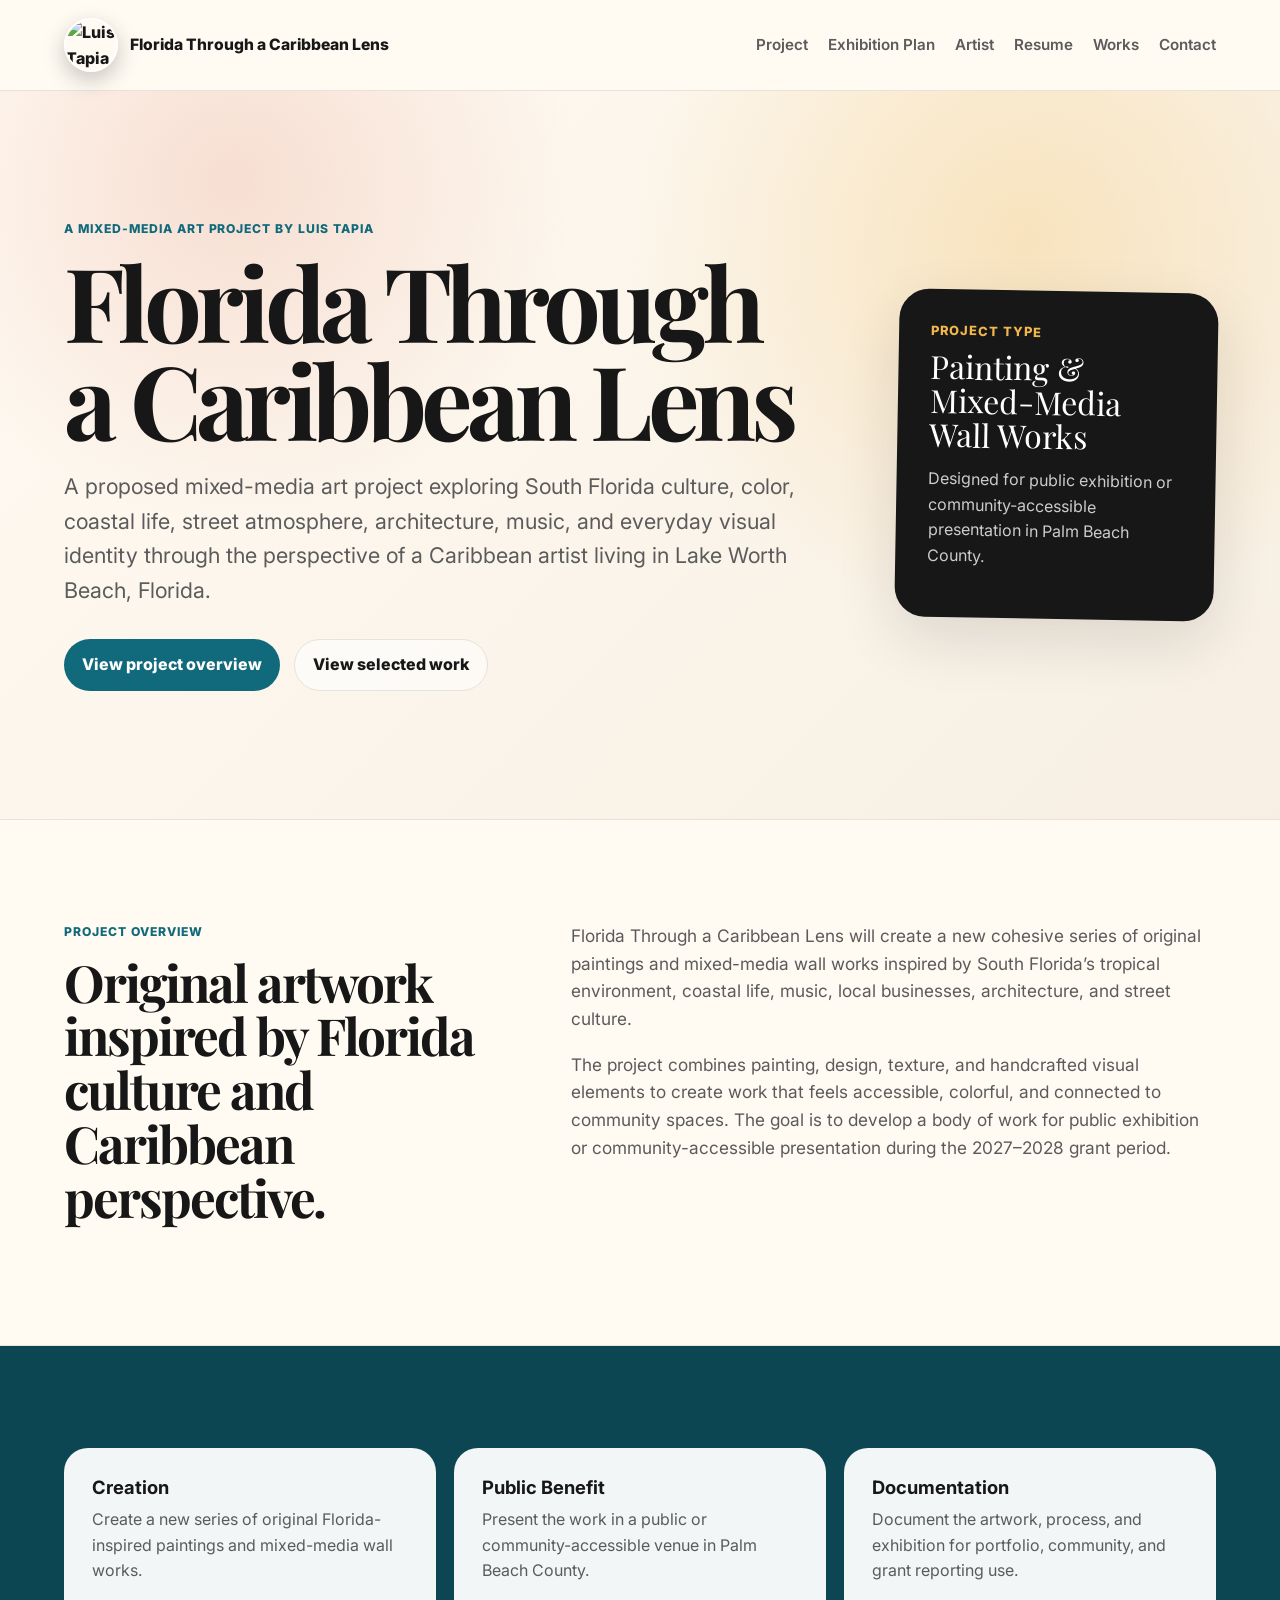
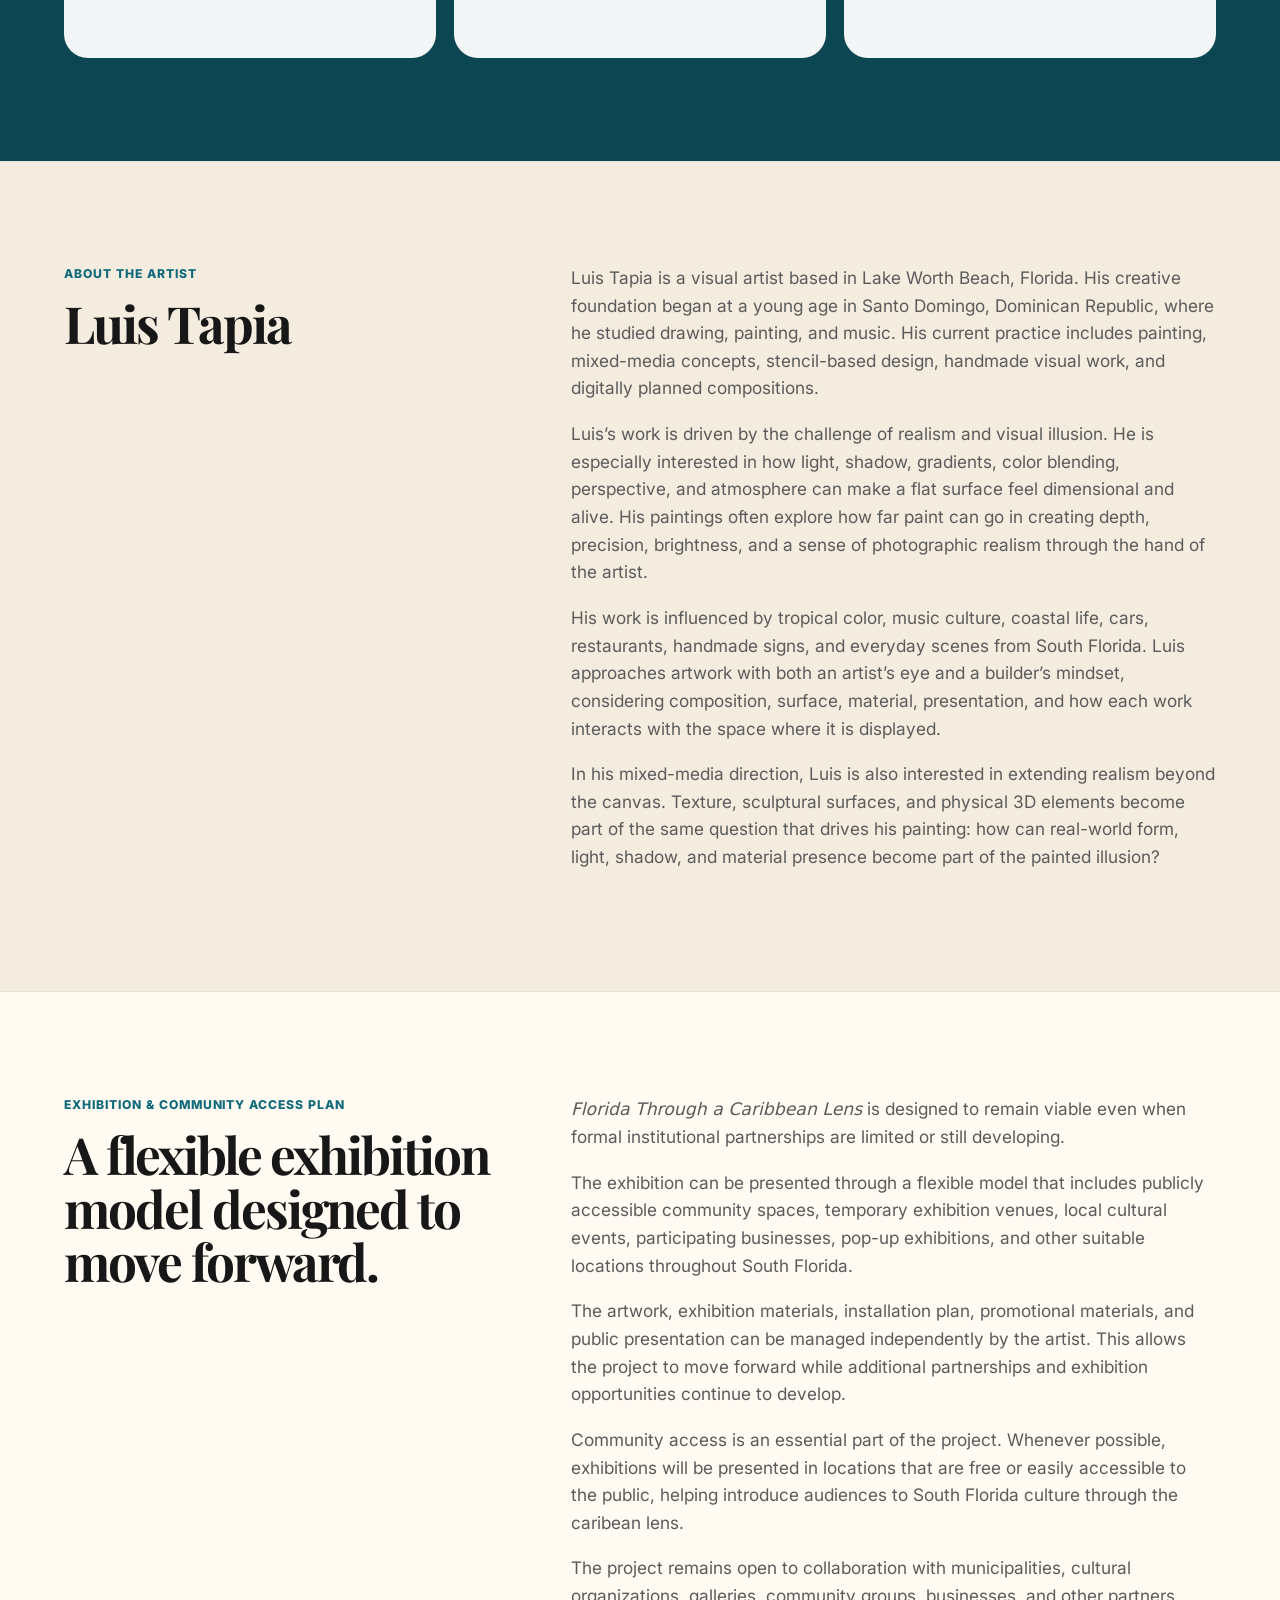
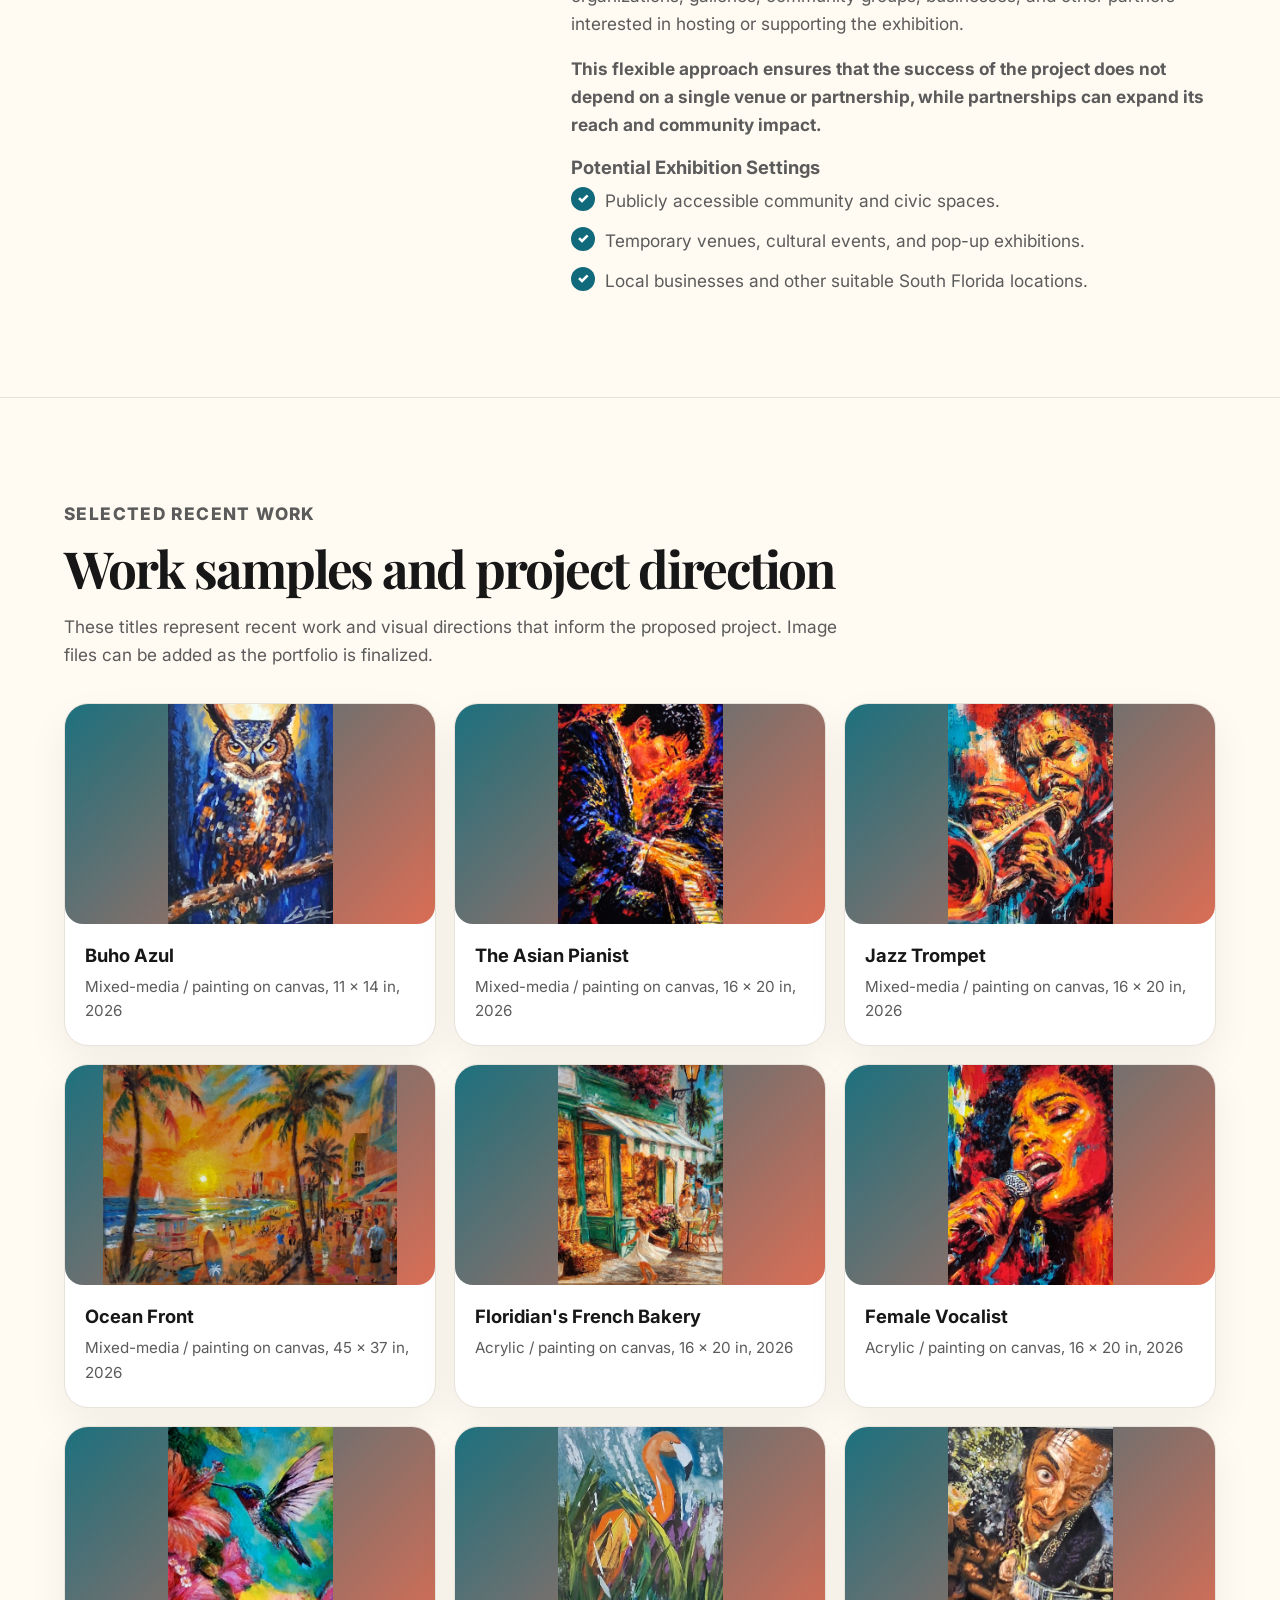
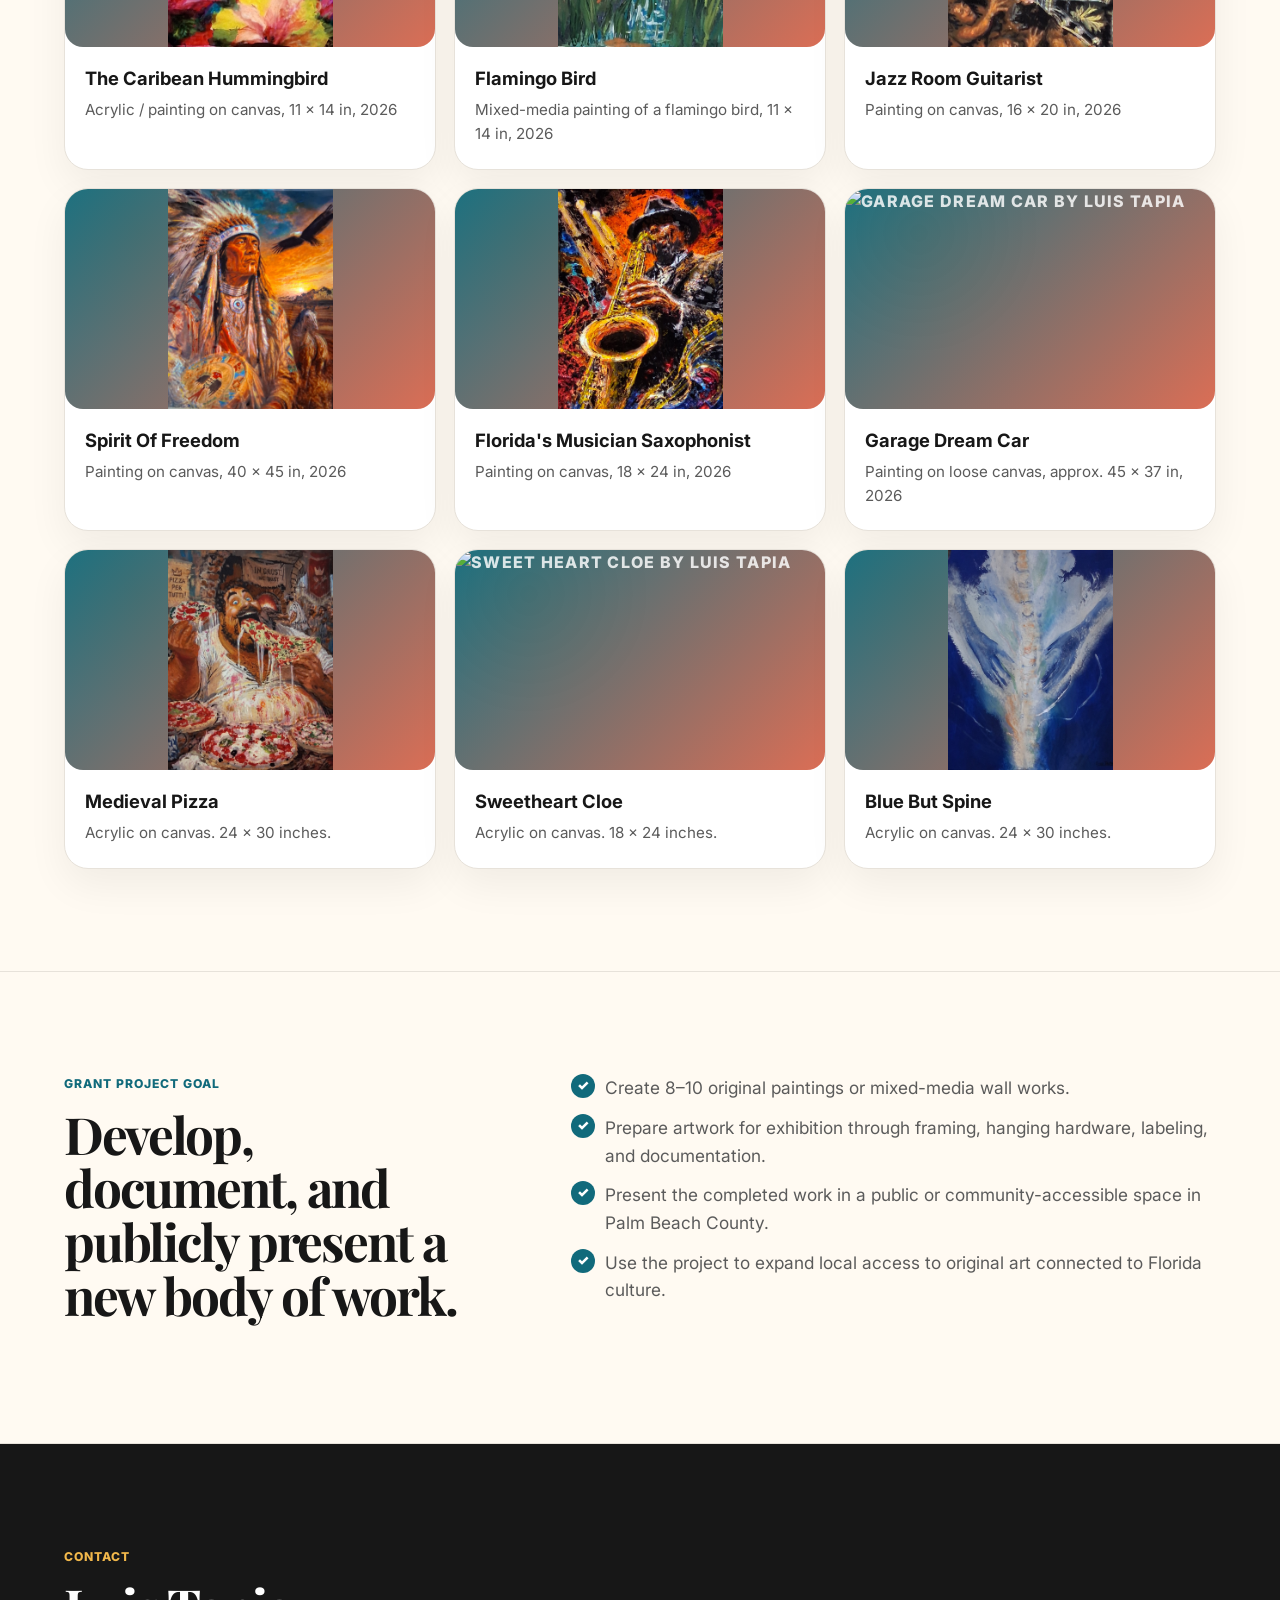
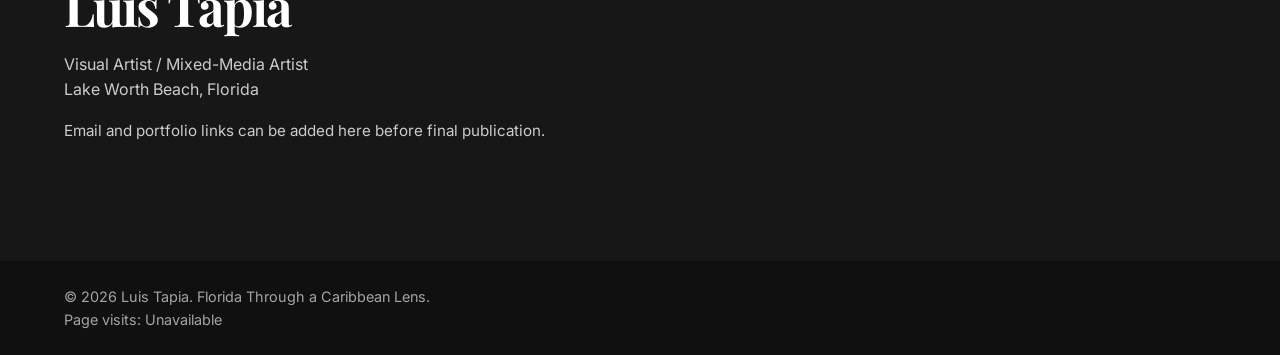
==== commit 2c9b291f: "Update index.html" ====
--- a/index.html
+++ b/index.html
@@ -159,7 +159,7 @@
       Whenever possible, exhibitions will be presented in
       locations that are free or easily accessible to the public,
       helping introduce audiences to South Florida culture through
-      a Dominican and broader Caribbean perspective.
+      the caribean lens.
     </p>
 
     <p>
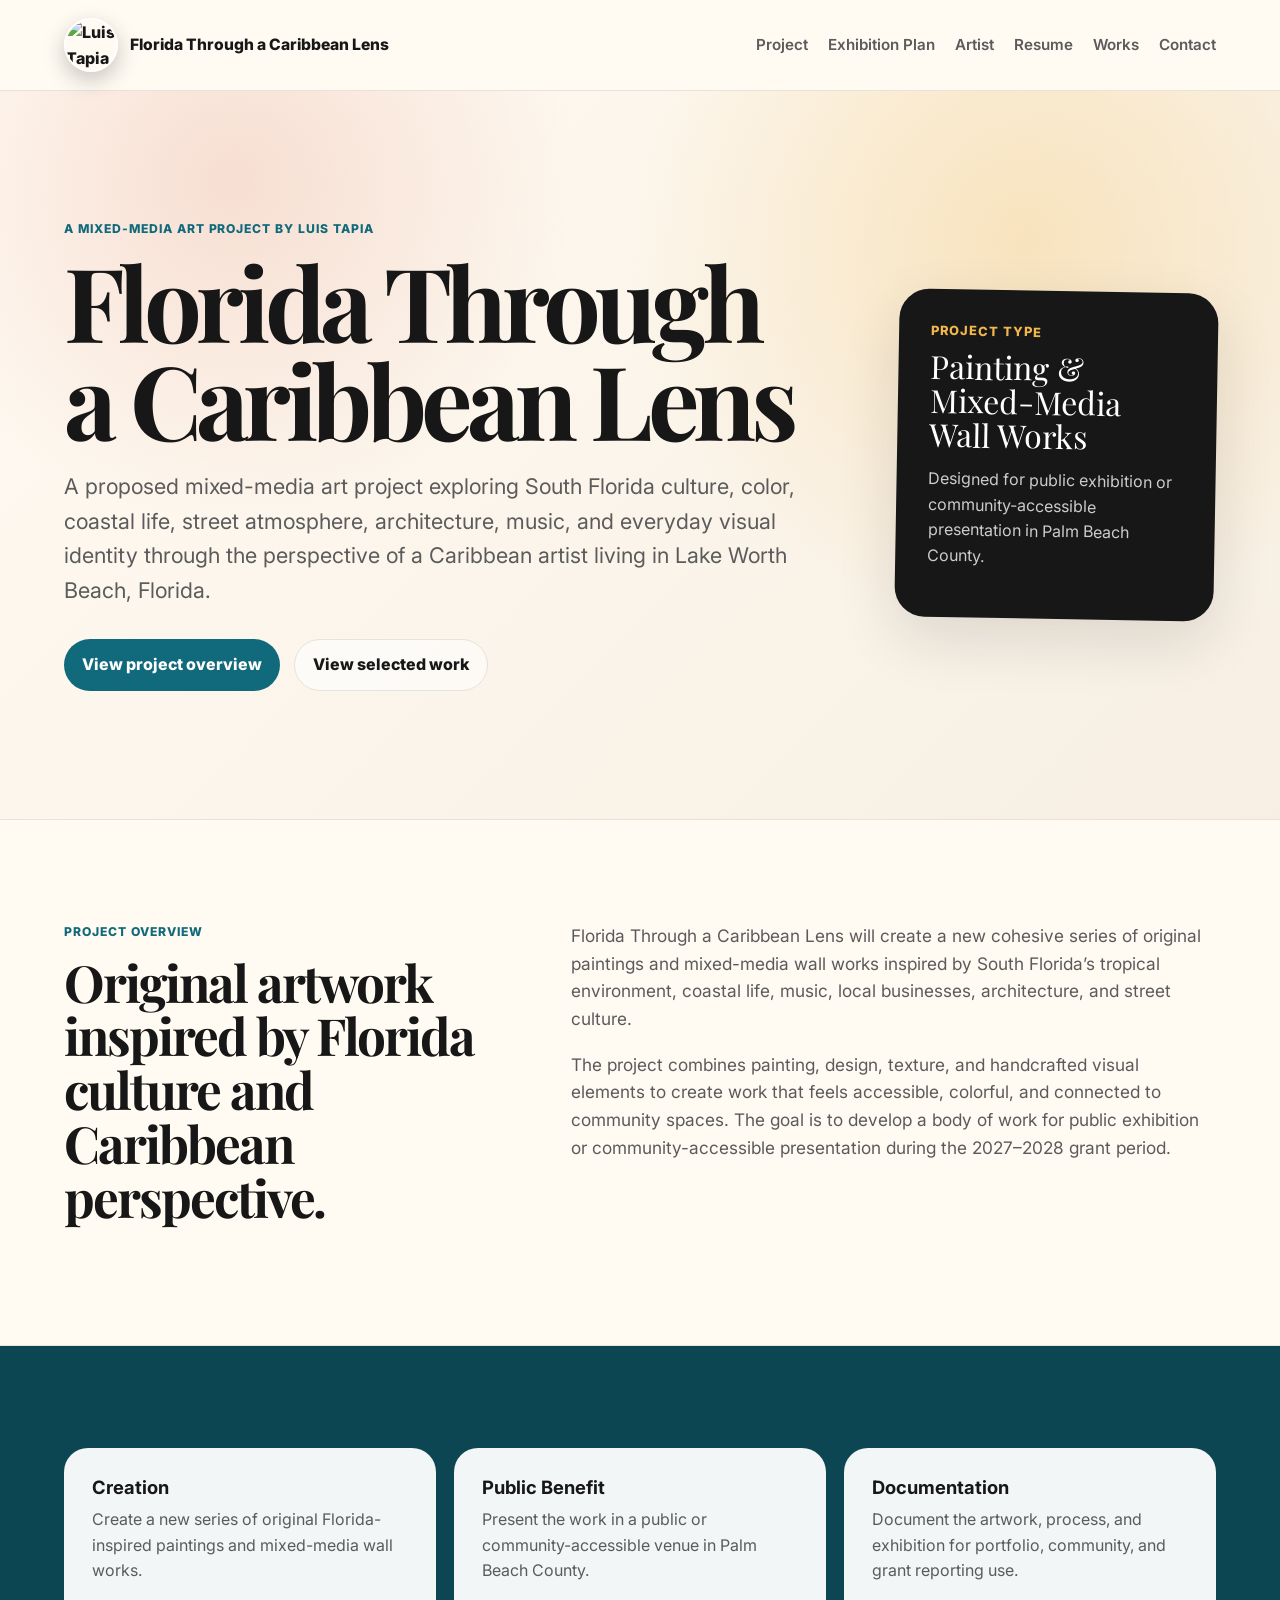
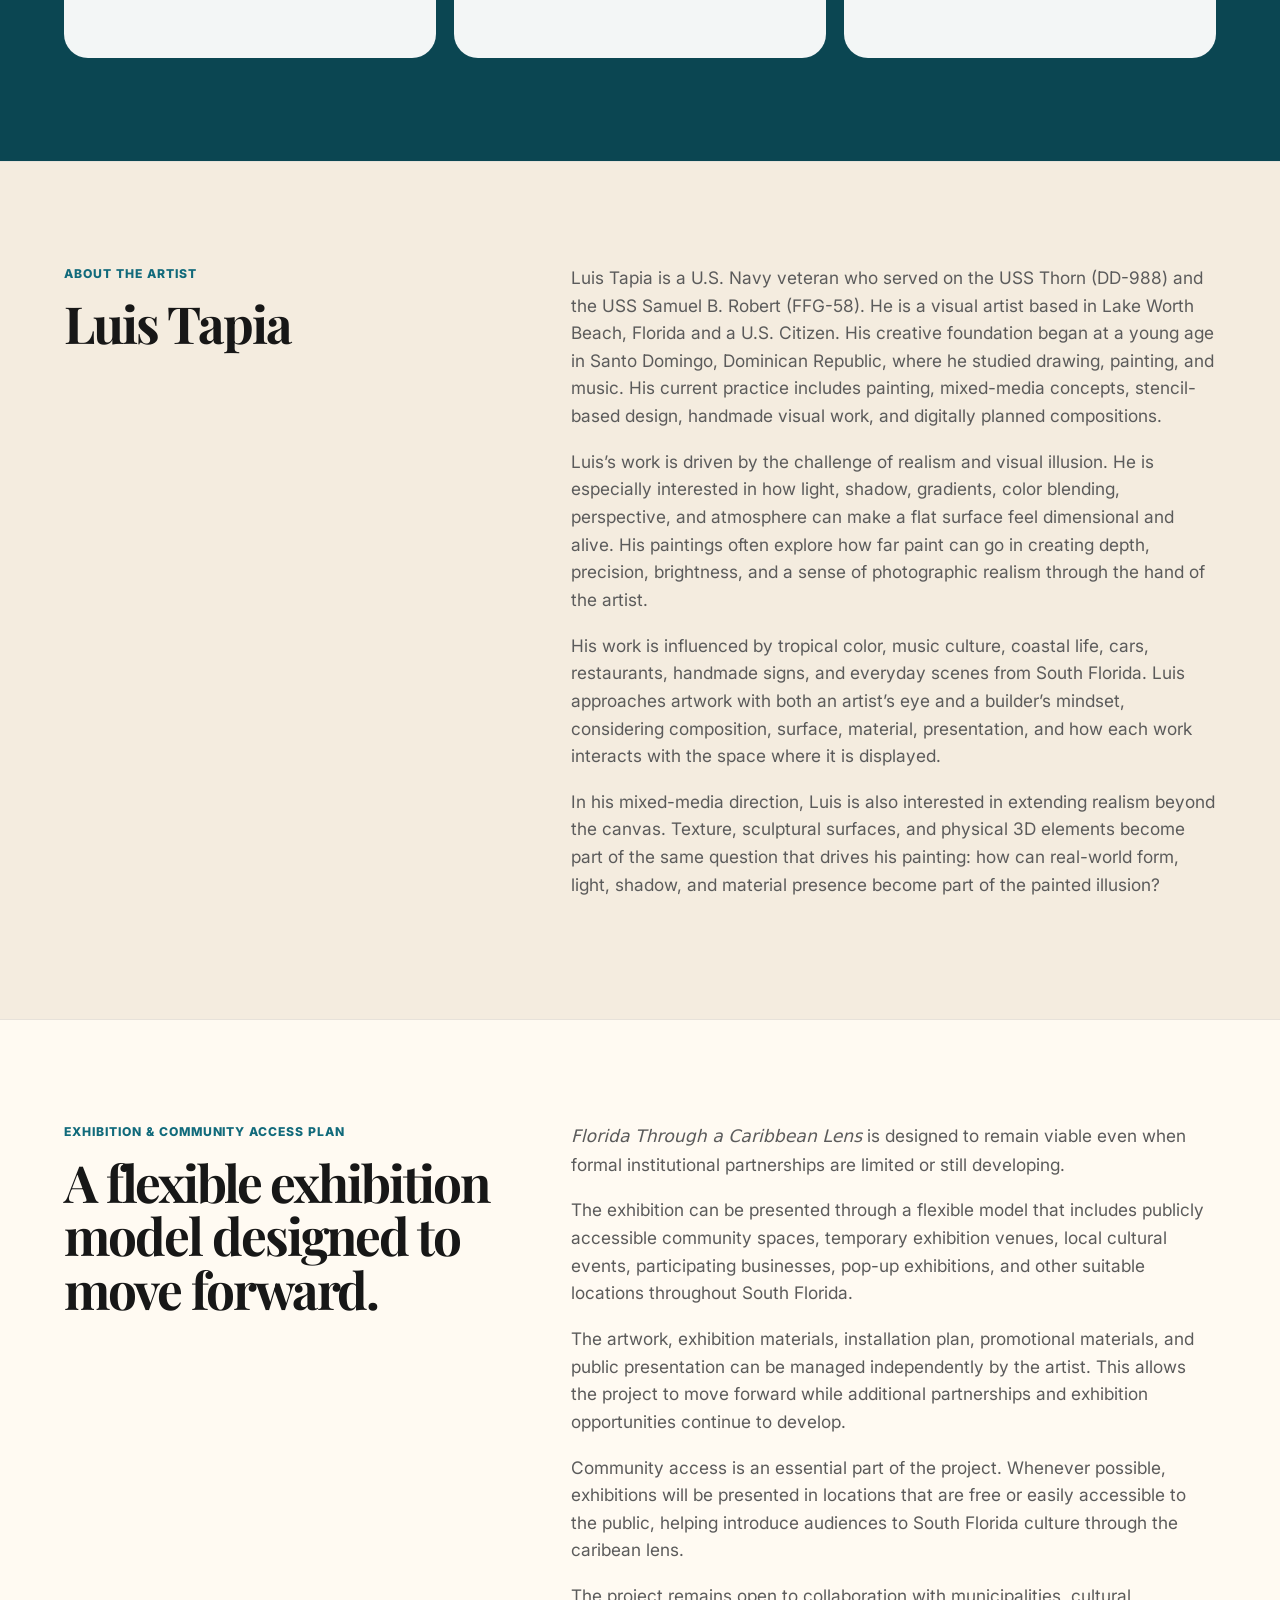
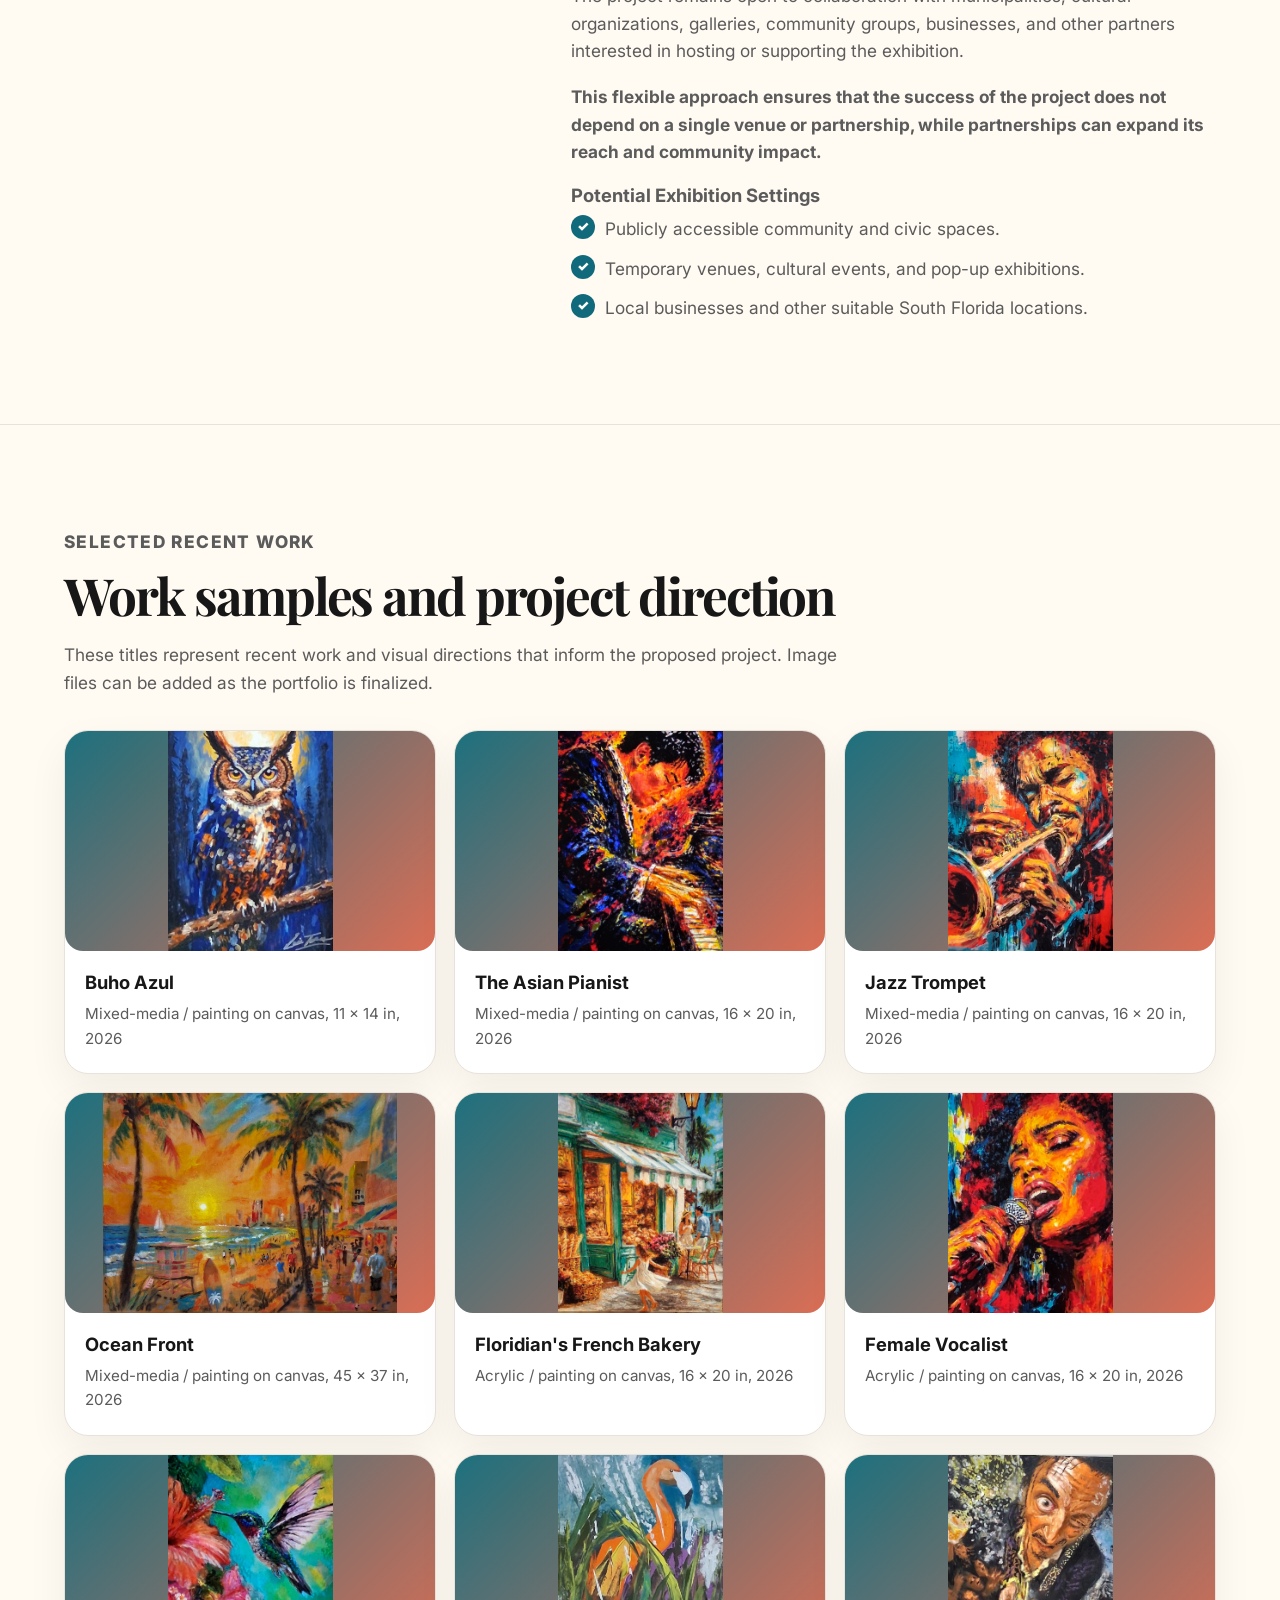
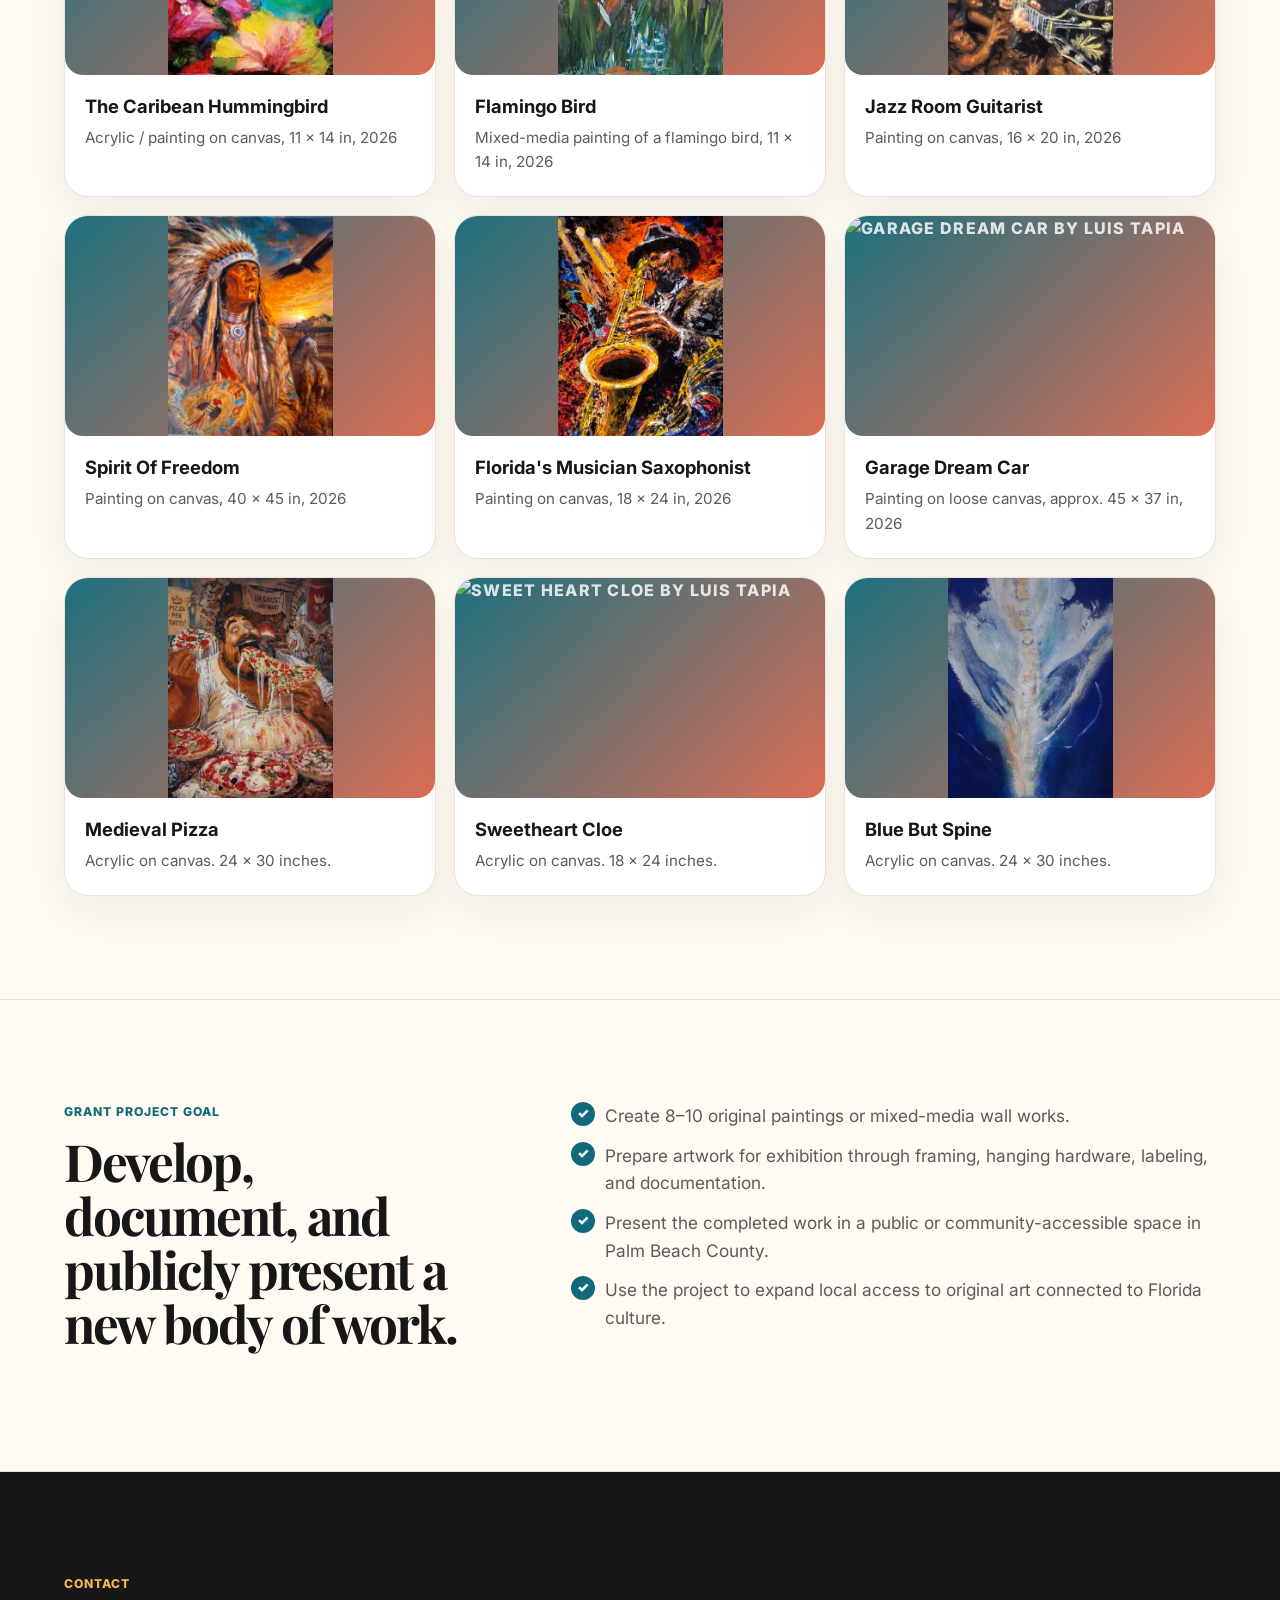
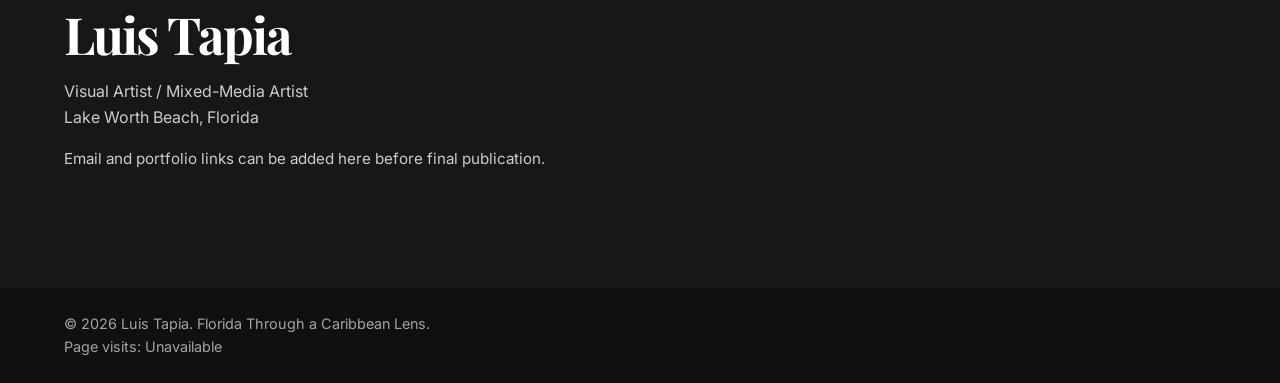
==== commit 6ac91472: "Update index.html" ====
--- a/index.html
+++ b/index.html
@@ -92,7 +92,8 @@
 
       <div class="section-body">
         <p>
-          Luis Tapia is a visual artist based in Lake Worth Beach, Florida. His creative foundation began
+          Luis Tapia is a U.S. Navy veteran who served on the USS Thorn (DD-988) and the USS Samuel B. Robert (FFG-58).
+          He is a visual artist based in Lake Worth Beach, Florida and a U.S. Citizen. His creative foundation began
           at a young age in Santo Domingo, Dominican Republic, where he studied drawing, painting, and music.
           His current practice includes painting, mixed-media concepts, stencil-based design, handmade visual
           work, and digitally planned compositions.
